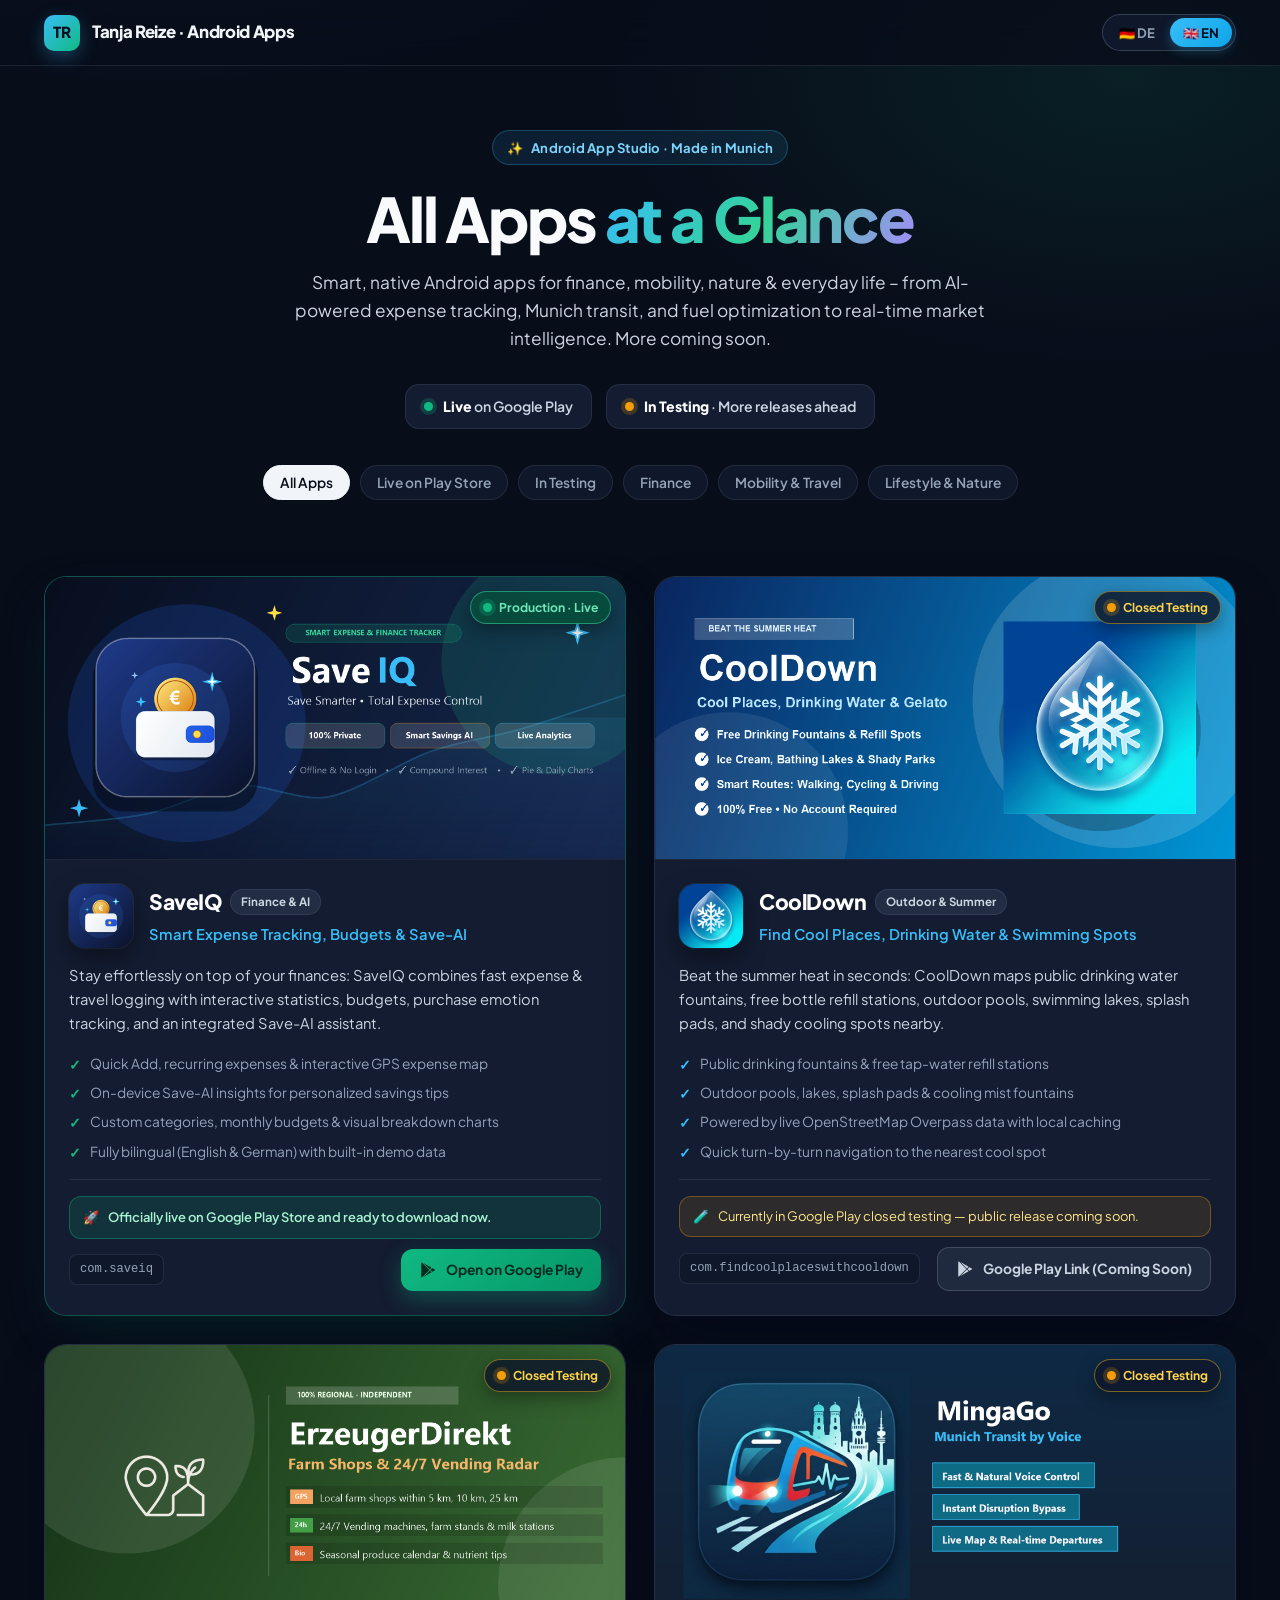
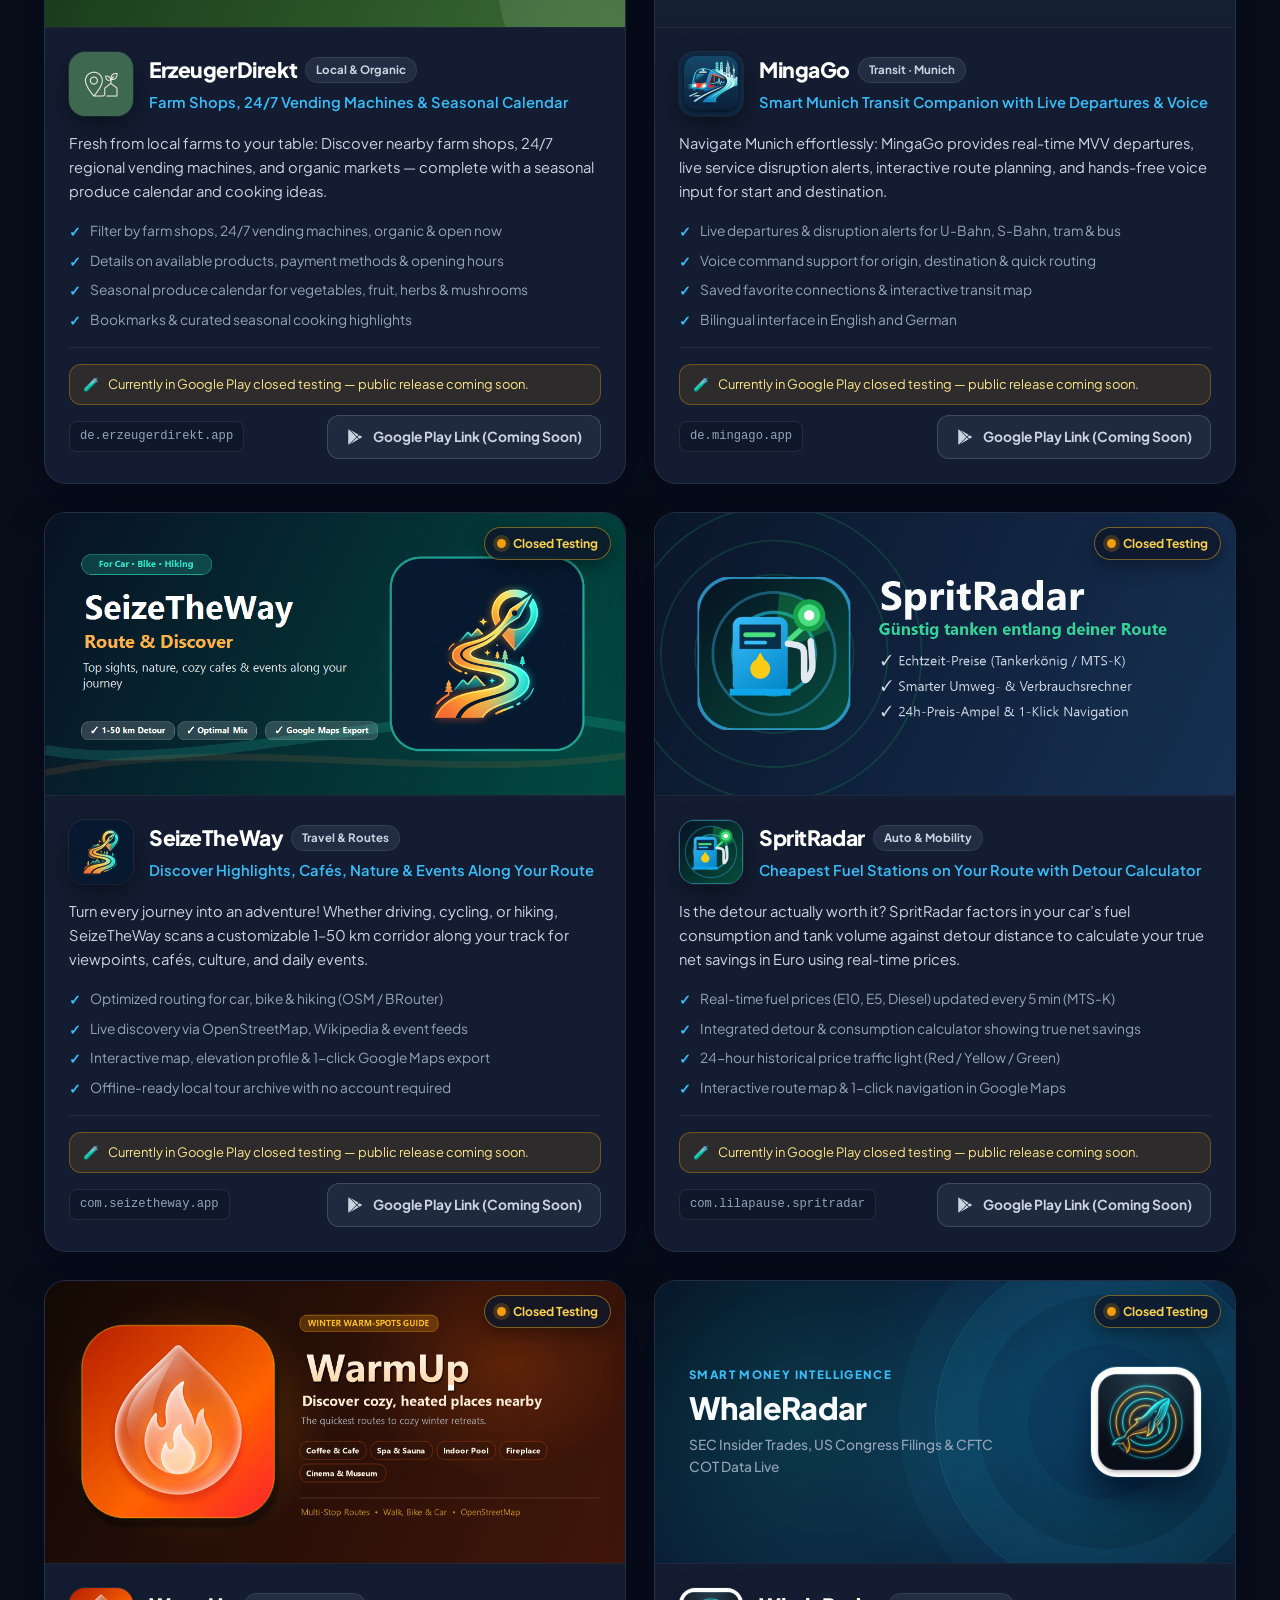
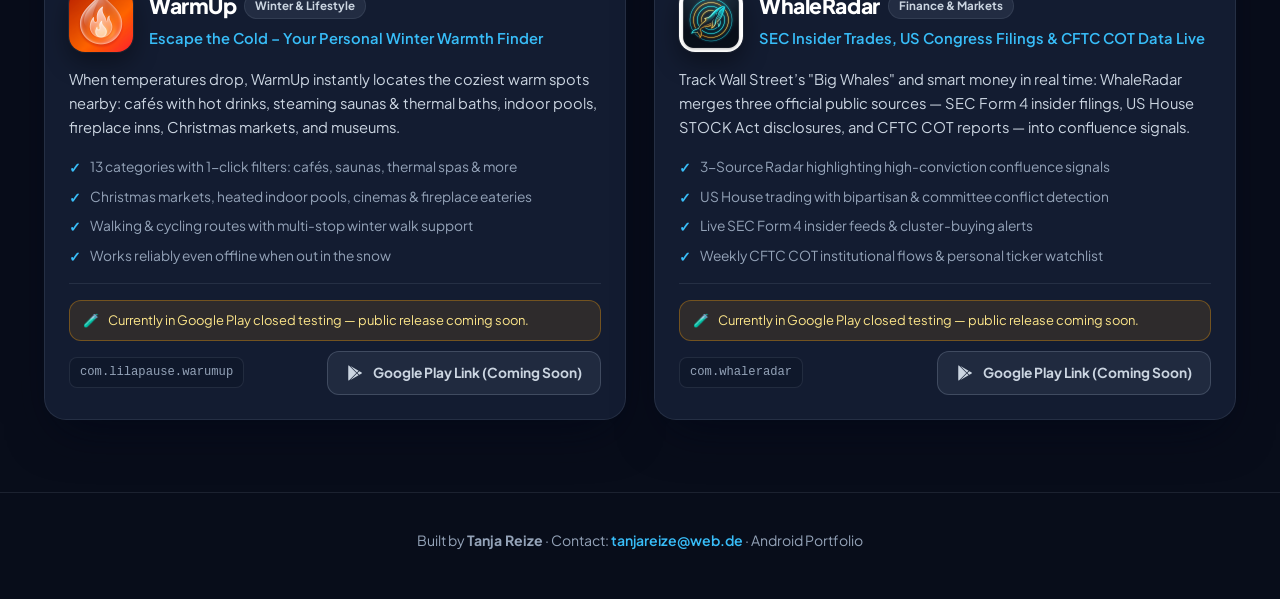
==== index.html @ 57a94c33 "index Webseite hinzugefügt" ====
<!DOCTYPE html>
<html lang="de">
<head>
  <meta charset="UTF-8" />
  <meta name="viewport" content="width=device-width, initial-scale=1.0" />
  <title>Tanja Reize – Android App Studio</title>
  <meta name="description" content="Entdecke native Android-Apps von Tanja Reize: SaveIQ, CoolDown, ErzeugerDirekt, MingaGo, SeizeTheWay, SpritRadar, WarmUp, WhaleRadar und mehr." />
  <link rel="preconnect" href="https://fonts.googleapis.com" />
  <link rel="preconnect" href="https://fonts.gstatic.com" crossorigin />
  <link href="https://fonts.googleapis.com/css2?family=Plus+Jakarta+Sans:wght@400;500;600;700;800&display=swap" rel="stylesheet" />
  <style>
    :root {
      --bg: #080d1a;
      --bg-elevated: #0f172a;
      --card: #131c31;
      --card-hover: #18233d;
      --border: rgba(148, 163, 184, 0.14);
      --border-strong: rgba(148, 163, 184, 0.28);
      --text: #f1f5f9;
      --text-muted: #94a3b8;
      --text-soft: #cbd5e1;
      --primary: #38bdf8;
      --live: #10b981;
      --live-bg: rgba(16, 185, 129, 0.14);
      --live-border: rgba(16, 185, 129, 0.38);
      --testing: #f59e0b;
      --testing-bg: rgba(245, 158, 11, 0.12);
      --testing-border: rgba(245, 158, 11, 0.34);
      --radius: 22px;
      --shadow: 0 20px 50px -15px rgba(2, 6, 23, 0.7);
    }

    * {
      box-sizing: border-box;
      margin: 0;
      padding: 0;
    }

    html {
      scroll-behavior: smooth;
    }

    body {
      font-family: 'Plus Jakarta Sans', -apple-system, BlinkMacSystemFont, 'Segoe UI', Roboto, sans-serif;
      background:
        radial-gradient(1100px 520px at 12% -6%, rgba(56, 189, 248, 0.14), transparent 60%),
        radial-gradient(900px 500px at 88% 2%, rgba(16, 185, 129, 0.11), transparent 58%),
        var(--bg);
      color: var(--text);
      line-height: 1.6;
      min-height: 100vh;
      -webkit-font-smoothing: antialiased;
    }

    a {
      color: inherit;
      text-decoration: none;
    }

    /* Sticky Navbar */
    .navbar {
      position: sticky;
      top: 0;
      z-index: 50;
      backdrop-filter: blur(16px);
      -webkit-backdrop-filter: blur(16px);
      background: rgba(8, 13, 26, 0.78);
      border-bottom: 1px solid var(--border);
    }

    .nav-inner {
      max-width: 1240px;
      margin: 0 auto;
      padding: 14px 24px;
      display: flex;
      align-items: center;
      justify-content: space-between;
      gap: 16px;
    }

    .brand {
      display: flex;
      align-items: center;
      gap: 12px;
      font-weight: 800;
      font-size: 1.05rem;
      letter-spacing: -0.02em;
    }

    .brand-mark {
      width: 36px;
      height: 36px;
      border-radius: 10px;
      background: linear-gradient(135deg, #38bdf8, #10b981);
      display: grid;
      place-items: center;
      color: #04101f;
      font-weight: 800;
      font-size: 0.95rem;
      box-shadow: 0 6px 18px rgba(56, 189, 248, 0.3);
    }

    .nav-controls {
      display: flex;
      align-items: center;
      gap: 12px;
    }

    .lang-switch {
      display: inline-flex;
      background: var(--bg-elevated);
      border: 1px solid var(--border-strong);
      border-radius: 999px;
      padding: 3px;
      gap: 2px;
    }

    .lang-btn {
      border: none;
      background: transparent;
      color: var(--text-muted);
      font-family: inherit;
      font-size: 0.82rem;
      font-weight: 700;
      padding: 6px 13px;
      border-radius: 999px;
      cursor: pointer;
      transition: all 0.2s ease;
      display: inline-flex;
      align-items: center;
      gap: 6px;
    }

    .lang-btn:hover {
      color: var(--text);
    }

    .lang-btn.active {
      background: linear-gradient(135deg, #38bdf8, #0ea5e9);
      color: #04101f;
      box-shadow: 0 4px 12px rgba(56, 189, 248, 0.28);
    }

    /* Container */
    .container {
      max-width: 1240px;
      margin: 0 auto;
      padding: 0 24px;
    }

    /* Hero */
    .hero {
      padding: 64px 0 36px;
      text-align: center;
    }

    .hero-eyebrow {
      display: inline-flex;
      align-items: center;
      gap: 8px;
      padding: 6px 14px;
      border-radius: 999px;
      background: rgba(56, 189, 248, 0.1);
      border: 1px solid rgba(56, 189, 248, 0.26);
      color: #7dd3fc;
      font-size: 0.82rem;
      font-weight: 700;
      letter-spacing: 0.02em;
      margin-bottom: 20px;
    }

    .hero h1 {
      font-size: clamp(2.25rem, 4.8vw, 3.85rem);
      font-weight: 800;
      letter-spacing: -0.035em;
      line-height: 1.08;
      margin-bottom: 18px;
      color: #f8fafc;
    }

    .hero-accent {
      background: linear-gradient(120deg, #38bdf8 0%, #34d399 52%, #a78bfa 100%);
      -webkit-background-clip: text;
      -webkit-text-fill-color: transparent;
    }

    .hero p {
      max-width: 720px;
      margin: 0 auto 32px;
      color: var(--text-soft);
      font-size: 1.08rem;
    }

    .stats-bar {
      display: flex;
      flex-wrap: wrap;
      justify-content: center;
      gap: 14px;
      margin-bottom: 36px;
    }

    .stat-pill {
      display: inline-flex;
      align-items: center;
      gap: 10px;
      padding: 10px 18px;
      border-radius: 14px;
      background: var(--card);
      border: 1px solid var(--border);
      font-size: 0.88rem;
      font-weight: 600;
      color: var(--text-soft);
    }

    .stat-pill strong {
      color: #fff;
      font-weight: 800;
    }

    .dot-live {
      width: 9px;
      height: 9px;
      border-radius: 50%;
      background: var(--live);
      box-shadow: 0 0 0 4px rgba(16, 185, 129, 0.22);
      animation: pulse 2s infinite;
    }

    .dot-testing {
      width: 9px;
      height: 9px;
      border-radius: 50%;
      background: var(--testing);
      box-shadow: 0 0 0 4px rgba(245, 158, 11, 0.2);
    }

    @keyframes pulse {
      0%, 100% { box-shadow: 0 0 0 3px rgba(16, 185, 129, 0.25); }
      50% { box-shadow: 0 0 0 7px rgba(16, 185, 129, 0.08); }
    }

    /* Filter Bar */
    .filter-bar {
      display: flex;
      flex-wrap: wrap;
      justify-content: center;
      gap: 10px;
      margin-bottom: 40px;
    }

    .filter-btn {
      border: 1px solid var(--border);
      background: var(--bg-elevated);
      color: var(--text-muted);
      font-family: inherit;
      font-size: 0.86rem;
      font-weight: 600;
      padding: 8px 16px;
      border-radius: 999px;
      cursor: pointer;
      transition: all 0.2s ease;
    }

    .filter-btn:hover {
      border-color: var(--border-strong);
      color: var(--text);
    }

    .filter-btn.active {
      background: var(--text);
      color: #080d1a;
      border-color: var(--text);
    }

    /* Apps Grid */
    .apps-grid {
      display: grid;
      grid-template-columns: repeat(2, minmax(0, 1fr));
      gap: 28px;
      padding-bottom: 72px;
    }

    @media (max-width: 920px) {
      .apps-grid {
        grid-template-columns: 1fr;
      }
    }

    /* App Card */
    .app-card {
      background: var(--card);
      border: 1px solid var(--border);
      border-radius: var(--radius);
      overflow: hidden;
      display: flex;
      flex-direction: column;
      box-shadow: var(--shadow);
      transition: transform 0.25s ease, border-color 0.25s ease, background 0.25s ease;
      position: relative;
    }

    .app-card:hover {
      transform: translateY(-4px);
      border-color: var(--border-strong);
      background: var(--card-hover);
    }

    .app-card.is-live {
      border-color: rgba(16, 185, 129, 0.35);
      box-shadow: 0 20px 55px -15px rgba(16, 185, 129, 0.16), var(--shadow);
    }

    .app-card.is-live:hover {
      border-color: rgba(16, 185, 129, 0.6);
    }

    /* Feature Graphic Banner */
    .feature-wrap {
      position: relative;
      width: 100%;
      aspect-ratio: 1024 / 500;
      background: #0b1222;
      overflow: hidden;
      border-bottom: 1px solid var(--border);
    }

    .feature-img {
      width: 100%;
      height: 100%;
      object-fit: cover;
      display: block;
      transition: transform 0.45s ease;
    }

    .app-card:hover .feature-img {
      transform: scale(1.025);
    }

    /* Custom Banner for WhaleRadar (no static feature graphic file) */
    .whale-banner {
      width: 100%;
      height: 100%;
      background:
        radial-gradient(circle at 75% 50%, rgba(14, 165, 233, 0.25), transparent 55%),
        radial-gradient(circle at 25% 50%, rgba(20, 184, 166, 0.18), transparent 50%),
        linear-gradient(135deg, #061326 0%, #0b223d 55%, #07172b 100%);
      display: flex;
      align-items: center;
      justify-content: space-between;
      padding: 28px 34px;
      position: relative;
      overflow: hidden;
    }

    .whale-rings {
      position: absolute;
      right: -40px;
      top: 50%;
      transform: translateY(-50%);
      width: 340px;
      height: 340px;
      border-radius: 50%;
      border: 1px solid rgba(56, 189, 248, 0.22);
      box-shadow:
        0 0 0 36px rgba(56, 189, 248, 0.04),
        inset 0 0 0 42px rgba(56, 189, 248, 0.06),
        inset 0 0 0 92px rgba(20, 184, 166, 0.05);
      pointer-events: none;
    }

    .whale-banner-text {
      position: relative;
      z-index: 2;
      max-width: 65%;
    }

    .whale-banner-kicker {
      font-size: 0.72rem;
      font-weight: 800;
      letter-spacing: 0.12em;
      text-transform: uppercase;
      color: #38bdf8;
      margin-bottom: 6px;
    }

    .whale-banner-title {
      font-size: clamp(1.4rem, 2.4vw, 2rem);
      font-weight: 800;
      letter-spacing: -0.02em;
      color: #f8fafc;
      line-height: 1.15;
      margin-bottom: 8px;
    }

    .whale-banner-sub {
      font-size: 0.86rem;
      color: #94a3b8;
      font-weight: 500;
    }

    .whale-banner-icon {
      position: relative;
      z-index: 2;
      width: 110px;
      height: 110px;
      border-radius: 26px;
      box-shadow: 0 18px 36px rgba(2, 6, 23, 0.65), 0 0 0 1px rgba(56, 189, 248, 0.3);
      flex-shrink: 0;
    }

    /* Status Pill on Banner */
    .status-overlay {
      position: absolute;
      top: 14px;
      right: 14px;
      z-index: 5;
      display: inline-flex;
      align-items: center;
      gap: 7px;
      padding: 6px 12px;
      border-radius: 999px;
      font-size: 0.76rem;
      font-weight: 700;
      backdrop-filter: blur(10px);
      -webkit-backdrop-filter: blur(10px);
      box-shadow: 0 6px 18px rgba(0, 0, 0, 0.35);
    }

    .status-overlay.live {
      background: rgba(6, 78, 59, 0.86);
      border: 1px solid rgba(52, 211, 153, 0.55);
      color: #6ee7b7;
    }

    .status-overlay.testing {
      background: rgba(15, 23, 42, 0.84);
      border: 1px solid rgba(251, 191, 36, 0.45);
      color: #fcd34d;
    }

    /* Card Body */
    .card-body {
      padding: 24px;
      display: flex;
      flex-direction: column;
      flex: 1;
      gap: 16px;
    }

    .app-header {
      display: flex;
      align-items: center;
      gap: 16px;
    }

    .app-icon {
      width: 64px;
      height: 64px;
      border-radius: 16px;
      object-fit: cover;
      flex-shrink: 0;
      background: #0b1222;
      box-shadow: 0 10px 24px rgba(0, 0, 0, 0.4), 0 0 0 1px rgba(255, 255, 255, 0.08);
    }

    .app-title-wrap {
      min-width: 0;
      flex: 1;
    }

    .app-title-row {
      display: flex;
      align-items: center;
      flex-wrap: wrap;
      gap: 8px;
      margin-bottom: 4px;
    }

    .app-name {
      font-size: 1.32rem;
      font-weight: 800;
      letter-spacing: -0.02em;
      color: #fff;
    }

    .category-chip {
      font-size: 0.72rem;
      font-weight: 700;
      padding: 3px 10px;
      border-radius: 999px;
      background: rgba(148, 163, 184, 0.12);
      color: var(--text-soft);
      border: 1px solid var(--border);
    }

    .app-tagline {
      font-size: 0.92rem;
      font-weight: 600;
      color: var(--primary);
    }

    .app-desc {
      font-size: 0.92rem;
      color: var(--text-soft);
      line-height: 1.62;
    }

    .feature-list {
      list-style: none;
      display: grid;
      gap: 8px;
      margin-top: 2px;
    }

    .feature-list li {
      font-size: 0.86rem;
      color: var(--text-muted);
      display: flex;
      align-items: flex-start;
      gap: 9px;
      line-height: 1.48;
    }

    .feature-check {
      color: #38bdf8;
      font-weight: 800;
      flex-shrink: 0;
      margin-top: 1px;
    }

    .app-card.is-live .feature-check {
      color: var(--live);
    }

    /* Card Footer */
    .card-footer {
      margin-top: auto;
      padding-top: 16px;
      border-top: 1px solid var(--border);
      display: flex;
      flex-direction: column;
      gap: 10px;
    }

    .testing-note {
      display: flex;
      align-items: flex-start;
      gap: 9px;
      padding: 10px 13px;
      border-radius: 12px;
      background: var(--testing-bg);
      border: 1px solid var(--testing-border);
      color: #fde68a;
      font-size: 0.81rem;
      line-height: 1.45;
    }

    .live-note {
      display: flex;
      align-items: center;
      gap: 9px;
      padding: 10px 13px;
      border-radius: 12px;
      background: var(--live-bg);
      border: 1px solid var(--live-border);
      color: #a7f3d0;
      font-size: 0.81rem;
      font-weight: 600;
    }

    .footer-actions {
      display: flex;
      align-items: center;
      justify-content: space-between;
      gap: 12px;
      flex-wrap: wrap;
    }

    .pkg-id {
      font-family: ui-monospace, SFMono-Regular, Menlo, Consolas, monospace;
      font-size: 0.76rem;
      color: var(--text-muted);
      background: rgba(15, 23, 42, 0.75);
      padding: 5px 10px;
      border-radius: 8px;
      border: 1px solid var(--border);
    }

    .play-btn {
      display: inline-flex;
      align-items: center;
      gap: 9px;
      padding: 10px 18px;
      border-radius: 12px;
      font-size: 0.86rem;
      font-weight: 700;
      transition: all 0.2s ease;
    }

    .play-btn.active-live {
      background: linear-gradient(135deg, #10b981, #059669);
      color: #022c22;
      box-shadow: 0 8px 22px rgba(16, 185, 129, 0.32);
    }

    .play-btn.active-live:hover {
      transform: translateY(-1px);
      box-shadow: 0 12px 26px rgba(16, 185, 129, 0.42);
    }

    .play-btn.pending-test {
      background: rgba(148, 163, 184, 0.1);
      color: var(--text-soft);
      border: 1px solid var(--border-strong);
    }

    .play-btn.pending-test:hover {
      background: rgba(148, 163, 184, 0.18);
      color: #fff;
    }

    .play-icon {
      width: 18px;
      height: 18px;
      flex-shrink: 0;
    }

    /* Footer */
    .site-footer {
      border-top: 1px solid var(--border);
      padding: 36px 24px 48px;
      text-align: center;
      color: var(--text-muted);
      font-size: 0.88rem;
    }

    .site-footer a {
      color: var(--primary);
      font-weight: 600;
    }

    .site-footer a:hover {
      text-decoration: underline;
    }

    @media (max-width: 600px) {
      .hero {
        padding: 44px 0 24px;
      }
      .card-body {
        padding: 18px;
      }
      .whale-banner {
        padding: 18px 20px;
      }
      .whale-banner-icon {
        width: 74px;
        height: 74px;
        border-radius: 18px;
      }
    }
  </style>
</head>
<body>
  <header class="navbar">
    <div class="nav-inner">
      <div class="brand">
        <div class="brand-mark">TR</div>
        <span data-i18n="navTitle">Tanja Reize · Android Apps</span>
      </div>
      <div class="nav-controls">
        <div class="lang-switch" role="group" aria-label="Language switcher">
          <button type="button" class="lang-btn active" data-lang="de">🇩🇪 DE</button>
          <button type="button" class="lang-btn" data-lang="en">🇬🇧 EN</button>
        </div>
      </div>
    </div>
  </header>

  <main class="container">
    <section class="hero">
      <div class="hero-eyebrow">
        <span>✨</span>
        <span data-i18n="heroEyebrow">Android App Studio · Made in Munich</span>
      </div>
      <h1 data-i18n="heroTitle">Alle Apps <span class="hero-accent">auf einen Blick</span></h1>
      <p data-i18n="heroSubtitle">
        Smarte, native Android-Apps für Finanzen, Mobilität, Natur &amp; den Alltag – von KI-gestützter Ausgabenkontrolle über Münchner ÖPNV und Spritpreis-Optimierung bis hin zu Echtzeit-Marktanalysen. Und es kommen bald noch mehr.
      </p>

      <div class="stats-bar">
        <div class="stat-pill">
          <span class="dot-live"></span>
          <span data-i18n="statLive"><strong>Live</strong> im Google Play Store</span>
        </div>
        <div class="stat-pill">
          <span class="dot-testing"></span>
          <span data-i18n="statTesting"><strong>In Testing</strong> · Weitere Releases folgen</span>
        </div>
      </div>

      <div class="filter-bar" id="filterBar">
        <button type="button" class="filter-btn active" data-filter="all" data-i18n="filterAll">Alle Apps</button>
        <button type="button" class="filter-btn" data-filter="live" data-i18n="filterLive">Live im Play Store</button>
        <button type="button" class="filter-btn" data-filter="testing" data-i18n="filterTesting">In Testing</button>
        <button type="button" class="filter-btn" data-filter="finance" data-i18n="filterFinance">Finanzen</button>
        <button type="button" class="filter-btn" data-filter="mobility" data-i18n="filterMobility">Mobilität &amp; Reisen</button>
        <button type="button" class="filter-btn" data-filter="lifestyle" data-i18n="filterLifestyle">Alltag &amp; Natur</button>
      </div>
    </section>

    <section class="apps-grid" id="appsGrid"></section>
  </main>

  <footer class="site-footer">
    <p data-i18n="footerText">
      Entwickelt von <strong>Tanja Reize</strong> · Kontakt: <a href="mailto:tanjareize@web.de">tanjareize@web.de</a> · Alle Apps für Android
    </p>
  </footer>

  <script>
    const uiStrings = {
      de: {
        navTitle: 'Tanja Reize · Android Apps',
        heroEyebrow: 'Android App Studio · Made in Munich',
        heroTitle: 'Alle Apps <span class="hero-accent">auf einen Blick</span>',
        heroSubtitle:
          'Smarte, native Android-Apps für Finanzen, Mobilität, Natur &amp; den Alltag – von KI-gestützter Ausgabenkontrolle über Münchner ÖPNV und Spritpreis-Optimierung bis hin zu Echtzeit-Marktanalysen. Und es kommen bald noch mehr.',
        statLive: '<strong>Live</strong> im Google Play Store',
        statTesting: '<strong>In Testing</strong> · Weitere Releases folgen',
        filterAll: 'Alle Apps',
        filterLive: 'Live im Play Store',
        filterTesting: 'In Testing',
        filterFinance: 'Finanzen',
        filterMobility: 'Mobilität & Reisen',
        filterLifestyle: 'Alltag & Natur',
        badgeLive: 'Produktion · Live',
        badgeTesting: 'Geschlossener Test',
        liveNote: 'Bereits offiziell im Google Play Store verfügbar und direkt installierbar.',
        testingNote: 'Diese App befindet sich aktuell im geschlossenen Google Play Test und erscheint demnächst öffentlich.',
        btnLive: 'Im Google Play Store öffnen',
        btnTesting: 'Google Play Link (Demnächst)',
        footerText: 'Entwickelt von <strong>Tanja Reize</strong> · Kontakt: <a href="mailto:tanjareize@web.de">tanjareize@web.de</a> · Alle Apps für Android'
      },
      en: {
        navTitle: 'Tanja Reize · Android Apps',
        heroEyebrow: 'Android App Studio · Made in Munich',
        heroTitle: 'All Apps <span class="hero-accent">at a Glance</span>',
        heroSubtitle:
          'Smart, native Android apps for finance, mobility, nature &amp; everyday life – from AI-powered expense tracking, Munich transit, and fuel optimization to real-time market intelligence. More coming soon.',
        statLive: '<strong>Live</strong> on Google Play',
        statTesting: '<strong>In Testing</strong> · More releases ahead',
        filterAll: 'All Apps',
        filterLive: 'Live on Play Store',
        filterTesting: 'In Testing',
        filterFinance: 'Finance',
        filterMobility: 'Mobility & Travel',
        filterLifestyle: 'Lifestyle & Nature',
        badgeLive: 'Production · Live',
        badgeTesting: 'Closed Testing',
        liveNote: 'Officially live on Google Play Store and ready to download now.',
        testingNote: 'Currently in Google Play closed testing — public release coming soon.',
        btnLive: 'Open on Google Play',
        btnTesting: 'Google Play Link (Coming Soon)',
        footerText: 'Built by <strong>Tanja Reize</strong> · Contact: <a href="mailto:tanjareize@web.de">tanjareize@web.de</a> · Android Portfolio'
      }
    };

    const apps = [
      {
        id: 'saveiq',
        name: 'SaveIQ',
        packageId: 'com.saveiq',
        status: 'live',
        group: 'finance',
        icon: 'assets/icons/saveiq.png',
        featureDe: 'assets/features/saveiq-de.png',
        featureEn: 'assets/features/saveiq-en.png',
        category: { de: 'Finanzen & KI', en: 'Finance & AI' },
        tagline: {
          de: 'Intelligentes Ausgaben-Tracking, Budgets & Spar-KI',
          en: 'Smart Expense Tracking, Budgets & Save-AI'
        },
        description: {
          de: 'Behalte deine Finanzen mühelos im Griff: SaveIQ kombiniert blitzschnelle Ausgabenerfassung und Reisekosten-Tracking mit interaktiven Statistiken, Budgets, Kaufemotions-Analyse und einer integrierten Spar-KI.',
          en: 'Stay effortlessly on top of your finances: SaveIQ combines fast expense & travel logging with interactive statistics, budgets, purchase emotion tracking, and an integrated Save-AI assistant.'
        },
        features: {
          de: [
            'Schnellbuchung, wiederkehrende Ausgaben & GPS-Ausgabenkarte',
            'Spar-KI (Android AICore) für personalisierte Spartipps',
            'Detaillierte Kategorien, Monatsbudgets & Diagramm-Auswertungen',
            'Vollständig zweisprachig (Deutsch & Englisch) mit Demo-Modus'
          ],
          en: [
            'Quick Add, recurring expenses & interactive GPS expense map',
            'On-device Save-AI insights for personalized savings tips',
            'Custom categories, monthly budgets & visual breakdown charts',
            'Fully bilingual (English & German) with built-in demo data'
          ]
        }
      },
      {
        id: 'cooldown',
        name: 'CoolDown',
        packageId: 'com.findcoolplaceswithcooldown',
        status: 'testing',
        group: 'lifestyle',
        icon: 'assets/icons/cooldown.png',
        featureDe: 'assets/features/cooldown-de.png',
        featureEn: 'assets/features/cooldown-en.png',
        category: { de: 'Outdoor & Sommer', en: 'Outdoor & Summer' },
        tagline: {
          de: 'Finde kühle Orte, Trinkwasser & Badespots an heißen Tagen',
          en: 'Find Cool Places, Drinking Water & Swimming Spots'
        },
        description: {
          de: 'Dein Retter an heißen Sommertagen: CoolDown zeigt dir auf einer interaktiven Karte sofort öffentliche Trinkwasserbrunnen, kostenlose Refill-Stationen, Freibäder, Badeseen, Wasserspielplätze und schattige Oasen in deiner Nähe.',
          en: 'Beat the summer heat in seconds: CoolDown maps public drinking water fountains, free bottle refill stations, outdoor pools, swimming lakes, splash pads, and shady cooling spots nearby.'
        },
        features: {
          de: [
            'Öffentliche Trinkwasserbrunnen & gratis Refill-Stationen',
            'Freibäder, Badeseen, Flussbäder & Wasserspielplätze mit Nebelduschen',
            'Live-Abruf über OpenStreetMap (Overpass) mit Offline-Cache',
            'Direkte Navigation zum nächsten kühlen Ort'
          ],
          en: [
            'Public drinking fountains & free tap-water refill stations',
            'Outdoor pools, lakes, splash pads & cooling mist fountains',
            'Powered by live OpenStreetMap Overpass data with local caching',
            'Quick turn-by-turn navigation to the nearest cool spot'
          ]
        }
      },
      {
        id: 'erzeugerdirekt',
        name: 'ErzeugerDirekt',
        packageId: 'de.erzeugerdirekt.app',
        status: 'testing',
        group: 'lifestyle',
        icon: 'assets/icons/erzeugerdirekt.png',
        featureDe: 'assets/features/erzeugerdirekt-de.png',
        featureEn: 'assets/features/erzeugerdirekt-en.png',
        category: { de: 'Regional & Bio', en: 'Local & Organic' },
        tagline: {
          de: 'Hofläden, 24/7-Regiomaten, Bio-Märkte & Saisonkalender',
          en: 'Farm Shops, 24/7 Vending Machines & Seasonal Calendar'
        },
        description: {
          de: 'Frisch vom Feld direkt auf deinen Tisch: Entdecke regionale Hofläden, rund um die Uhr geöffnete Regiomaten und Bio-Erzeuger in deiner Umgebung – inklusive praktischem Saisonkalender mit Kochideen.',
          en: 'Fresh from local farms to your table: Discover nearby farm shops, 24/7 regional vending machines, and organic markets — complete with a seasonal produce calendar and cooking ideas.'
        },
        features: {
          de: [
            'Filter für Hofläden, 24/7-Automaten, 100% Bio & „Jetzt geöffnet“',
            'Detailinfos zu Produkten, Zahlungsarten & Öffnungszeiten',
            'Interaktiver Saisonkalender für Gemüse, Obst, Kräuter & Pilze',
            'Merkliste & saisonale / festliche Empfehlungen'
          ],
          en: [
            'Filter by farm shops, 24/7 vending machines, organic & open now',
            'Details on available products, payment methods & opening hours',
            'Seasonal produce calendar for vegetables, fruit, herbs & mushrooms',
            'Bookmarks & curated seasonal cooking highlights'
          ]
        }
      },
      {
        id: 'mingago',
        name: 'MingaGo',
        packageId: 'de.mingago.app',
        status: 'testing',
        group: 'mobility',
        icon: 'assets/icons/mingago.png',
        featureDe: 'assets/features/mingago-de.png',
        featureEn: 'assets/features/mingago-en.png',
        category: { de: 'ÖPNV · München', en: 'Transit · Munich' },
        tagline: {
          de: 'Smarter MVV-Begleiter mit Echtzeit-Abfahrten & Spracheingabe',
          en: 'Smart Munich Transit Companion with Live Departures & Voice'
        },
        description: {
          de: 'Schnell und entspannt durch München: MingaGo liefert dir MVV-Echtzeitabfahrten, aktuelle Störungsmeldungen, interaktive Routenplanung und bequeme Spracheingabe für Start und Ziel.',
          en: 'Navigate Munich effortlessly: MingaGo provides real-time MVV departures, live service disruption alerts, interactive route planning, and hands-free voice input for start and destination.'
        },
        features: {
          de: [
            'Echtzeit-Abfahrten & Störungsticker für U-Bahn, S-Bahn, Tram & Bus',
            'Spracheingabe für Start, Ziel und schnelle Verbindungssuche',
            'Gespeicherte Favoriten-Verbindungen & interaktive Navigationskarte',
            'Zweisprachige Oberfläche (Deutsch & Englisch)'
          ],
          en: [
            'Live departures & disruption alerts for U-Bahn, S-Bahn, tram & bus',
            'Voice command support for origin, destination & quick routing',
            'Saved favorite connections & interactive transit map',
            'Bilingual interface in English and German'
          ]
        }
      },
      {
        id: 'seizetheway',
        name: 'SeizeTheWay',
        packageId: 'com.seizetheway.app',
        status: 'testing',
        group: 'mobility',
        icon: 'assets/icons/seizetheway.png',
        featureDe: 'assets/features/seizetheway-de.png',
        featureEn: 'assets/features/seizetheway-en.png',
        category: { de: 'Reisen & Routen', en: 'Travel & Routes' },
        tagline: {
          de: 'Entdecke Highlights, Cafés, Natur & Events entlang deiner Route',
          en: 'Discover Highlights, Cafés, Nature & Events Along Your Route'
        },
        description: {
          de: 'Mach deinen Weg zum Erlebnis! Egal ob Auto, Fahrrad oder Wanderung: SeizeTheWay durchsucht einen wählbaren Korridor (1–50 km) entlang deines Tracks nach Aussichtspunkten, Cafés, Kultur und Tagesevents.',
          en: 'Turn every journey into an adventure! Whether driving, cycling, or hiking, SeizeTheWay scans a customizable 1–50 km corridor along your track for viewpoints, cafés, culture, and daily events.'
        },
        features: {
          de: [
            'Routing für Auto, Rad & Wandern über offizielle OSM/BRouter-Netze',
            'Live-Abgleich mit OpenStreetMap, Wikipedia, Kultur- & Eventdaten',
            'Interaktive Karte mit Höhenprofil & 1-Klick Google Maps Übergabe',
            'Lokales Tour-Archiv mit Notizen – ohne Registrierung oder Cloud-Zwang'
          ],
          en: [
            'Optimized routing for car, bike & hiking (OSM / BRouter)',
            'Live discovery via OpenStreetMap, Wikipedia & event feeds',
            'Interactive map, elevation profile & 1-click Google Maps export',
            'Offline-ready local tour archive with no account required'
          ]
        }
      },
      {
        id: 'spritradar',
        name: 'SpritRadar',
        packageId: 'com.lilapause.spritradar',
        status: 'testing',
        group: 'mobility',
        icon: 'assets/icons/spritradar.png',
        featureDe: 'assets/features/spritradar-de.png',
        featureEn: 'assets/features/spritradar-en.png',
        category: { de: 'Auto & Mobilität', en: 'Auto & Mobility' },
        tagline: {
          de: 'Günstigste Tankstellen auf der Route inkl. Umweg-Rechner',
          en: 'Cheapest Fuel Stations on Your Route with Detour Calculator'
        },
        description: {
          de: 'Lohnt sich der Umweg wirklich? SpritRadar verrechnet deinen Fahrzeugverbrauch und deine Tankmenge automatisch mit den Umwegkosten und zeigt dir deine echte Netto-Ersparnis in Euro – auf Basis von Echtzeitdaten.',
          en: 'Is the detour actually worth it? SpritRadar factors in your car’s fuel consumption and tank volume against detour distance to calculate your true net savings in Euro using real-time prices.'
        },
        features: {
          de: [
            'Echtzeitpreise (Super E10, E5, Diesel) alle 5 Min. via Tankerkönig / MTS-K',
            'Ehrlicher Umweg- & Verbrauchsrechner mit Netto-Ersparnis in Euro',
            'Historische 24h-Preis-Ampel (Rot / Gelb / Grün) für optimales Timing',
            'Routenkarte & 1-Klick-Navigation direkt mit Google Maps'
          ],
          en: [
            'Real-time fuel prices (E10, E5, Diesel) updated every 5 min (MTS-K)',
            'Integrated detour & consumption calculator showing true net savings',
            '24-hour historical price traffic light (Red / Yellow / Green)',
            'Interactive route map & 1-click navigation in Google Maps'
          ]
        }
      },
      {
        id: 'warmup',
        name: 'WarmUp',
        packageId: 'com.lilapause.warumup',
        status: 'testing',
        group: 'lifestyle',
        icon: 'assets/icons/warmup.png',
        featureDe: 'assets/features/warmup-de.png',
        featureEn: 'assets/features/warmup-en.png',
        category: { de: 'Winter & Lifestyle', en: 'Winter & Lifestyle' },
        tagline: {
          de: 'Raus aus der Kälte – dein persönlicher Wärmefinder',
          en: 'Escape the Cold – Your Personal Winter Warmth Finder'
        },
        description: {
          de: 'Wenn es draußen friert, findet WarmUp in Sekunden die gemütlichsten Orte in deiner Nähe: Cafés mit Heißgetränken, Thermen, Saunen, Hallenbäder, Kamin-Lokale, Weihnachtsmärkte und geheizte Museen.',
          en: 'When temperatures drop, WarmUp instantly locates the coziest warm spots nearby: cafés with hot drinks, steaming saunas & thermal baths, indoor pools, fireplace inns, Christmas markets, and museums.'
        },
        features: {
          de: [
            '13 Kategorien mit 1-Klick-Filter: Café, Therme, Sauna, Kamin & Kultur',
            'Weihnachtsmärkte, Hallenbäder, Kinos & Bibliotheken auf einer Karte',
            'Routenberechnung zu Fuß & Rad inklusive Multi-Stopp-Winterspaziergängen',
            'Auch bei Schneegestöber dank Offline-Cache nutzbar'
          ],
          en: [
            '13 categories with 1-click filters: cafés, saunas, thermal spas & more',
            'Christmas markets, heated indoor pools, cinemas & fireplace eateries',
            'Walking & cycling routes with multi-stop winter walk support',
            'Works reliably even offline when out in the snow'
          ]
        }
      },
      {
        id: 'whaleradar',
        name: 'WhaleRadar',
        packageId: 'com.whaleradar',
        status: 'testing',
        group: 'finance',
        icon: 'assets/icons/whaleradar.png',
        featureDe: null,
        featureEn: null,
        category: { de: 'Finanzen & Analyse', en: 'Finance & Markets' },
        tagline: {
          de: 'SEC Insider-Käufe, US-Kongress-Trades & CFTC COT-Daten live',
          en: 'SEC Insider Trades, US Congress Filings & CFTC COT Data Live'
        },
        description: {
          de: 'Schau den „Big Whales“ an der Wall Street auf die Finger: WhaleRadar kombiniert drei unabhängige behördliche Datenquellen (SEC Form 4, US-Repräsentantenhaus STOCK Act und CFTC COT-Berichte) zu klaren Kombi-Signalen.',
          en: 'Track Wall Street’s "Big Whales" and smart money in real time: WhaleRadar merges three official public sources — SEC Form 4 insider filings, US House STOCK Act disclosures, and CFTC COT reports — into confluence signals.'
        },
        features: {
          de: [
            '3-Quellen-Radar & Kombi-Signale bei gleichzeitigen Käufen',
            'US-Kongress-Trades inkl. Überparteilichkeits- & Ausschuss-Konflikt-Check',
            'SEC Form 4 Insider-Monitoring (CEO, CFO, 10%-Eigentümer & Cluster-Käufe)',
            'Wöchentliche CFTC COT Whale-Flows & persönliche Aktien-Watchlist'
          ],
          en: [
            '3-Source Radar highlighting high-conviction confluence signals',
            'US House trading with bipartisan & committee conflict detection',
            'Live SEC Form 4 insider feeds & cluster-buying alerts',
            'Weekly CFTC COT institutional flows & personal ticker watchlist'
          ]
        }
      }
    ];

    let currentLang = localStorage.getItem('portfolio_lang') || (navigator.language.startsWith('de') ? 'de' : 'en');
    let currentFilter = 'all';

    const playSvg = `<svg class="play-icon" viewBox="0 0 24 24" fill="currentColor" aria-hidden="true"><path d="M3.609 1.814L13.792 12 3.61 22.186a1.99 1.99 0 0 1-.61-1.436V3.25c0-.55.22-1.06.609-1.436zm10.89 10.893l2.302 2.302-10.937 6.333 8.635-8.635zm3.199-3.198l2.807 1.626a1 1 0 0 1 0 1.73l-2.808 1.626L15.206 12l2.492-2.491zM5.864 2.658L16.8 8.99l-2.302 2.302-8.634-8.634z"/></svg>`;

    function updateStaticTexts() {
      const t = uiStrings[currentLang];
      document.documentElement.lang = currentLang;
      document.querySelectorAll('[data-i18n]').forEach((el) => {
        const key = el.getAttribute('data-i18n');
        if (t[key]) el.innerHTML = t[key];
      });
      document.querySelectorAll('.lang-btn').forEach((btn) => {
        btn.classList.toggle('active', btn.dataset.lang === currentLang);
      });
    }

    function renderBanner(app, t) {
      const isLive = app.status === 'live';
      const statusBadge = `
        <div class="status-overlay ${isLive ? 'live' : 'testing'}">
          <span class="${isLive ? 'dot-live' : 'dot-testing'}"></span>
          <span>${isLive ? t.badgeLive : t.badgeTesting}</span>
        </div>`;

      if (app.featureDe && app.featureEn) {
        const src = currentLang === 'de' ? app.featureDe : app.featureEn;
        return `
          <div class="feature-wrap">
            ${statusBadge}
            <img class="feature-img" src="${src}" alt="${app.name} Feature Graphic" loading="lazy" />
          </div>`;
      }

      // Custom 1024x500-proportioned radar banner for WhaleRadar
      return `
        <div class="feature-wrap">
          ${statusBadge}
          <div class="whale-banner">
            <div class="whale-rings"></div>
            <div class="whale-banner-text">
              <div class="whale-banner-kicker">SMART MONEY INTELLIGENCE</div>
              <div class="whale-banner-title">WhaleRadar</div>
              <div class="whale-banner-sub">${app.tagline[currentLang]}</div>
            </div>
            <img class="whale-banner-icon" src="${app.icon}" alt="WhaleRadar Icon" loading="lazy" />
          </div>
        </div>`;
    }

    function renderApps() {
      const grid = document.getElementById('appsGrid');
      const t = uiStrings[currentLang];

      const filtered = apps.filter((app) => {
        if (currentFilter === 'all') return true;
        if (currentFilter === 'live') return app.status === 'live';
        if (currentFilter === 'testing') return app.status === 'testing';
        return app.group === currentFilter;
      });

      grid.innerHTML = filtered.map((app) => {
        const isLive = app.status === 'live';
        const playUrl = `https://play.google.com/store/apps/details?id=${app.packageId}`;
        const featuresHtml = app.features[currentLang]
          .map((item) => `<li><span class="feature-check">✓</span><span>${item}</span></li>`)
          .join('');

        return `
          <article class="app-card ${isLive ? 'is-live' : ''}">
            ${renderBanner(app, t)}
            <div class="card-body">
              <div class="app-header">
                <img class="app-icon" src="${app.icon}" alt="${app.name} Icon" loading="lazy" />
                <div class="app-title-wrap">
                  <div class="app-title-row">
                    <h2 class="app-name">${app.name}</h2>
                    <span class="category-chip">${app.category[currentLang]}</span>
                  </div>
                  <div class="app-tagline">${app.tagline[currentLang]}</div>
                </div>
              </div>

              <p class="app-desc">${app.description[currentLang]}</p>

              <ul class="feature-list">
                ${featuresHtml}
              </ul>

              <div class="card-footer">
                ${
                  isLive
                    ? `<div class="live-note"><span>🚀</span><span>${t.liveNote}</span></div>`
                    : `<div class="testing-note"><span>🧪</span><span>${t.testingNote}</span></div>`
                }
                <div class="footer-actions">
                  <span class="pkg-id">${app.packageId}</span>
                  <a
                    href="${playUrl}"
                    target="_blank"
                    rel="noopener noreferrer"
                    class="play-btn ${isLive ? 'active-live' : 'pending-test'}"
                  >
                    ${playSvg}
                    <span>${isLive ? t.btnLive : t.btnTesting}</span>
                  </a>
                </div>
              </div>
            </div>
          </article>
        `;
      }).join('');
    }

    document.querySelectorAll('.lang-btn').forEach((btn) => {
      btn.addEventListener('click', () => {
        currentLang = btn.dataset.lang;
        localStorage.setItem('portfolio_lang', currentLang);
        updateStaticTexts();
        renderApps();
      });
    });

    document.getElementById('filterBar').addEventListener('click', (e) => {
      const btn = e.target.closest('.filter-btn');
      if (!btn) return;
      currentFilter = btn.dataset.filter;
      document.querySelectorAll('.filter-btn').forEach((b) => b.classList.remove('active'));
      btn.classList.add('active');
      renderApps();
    });

    updateStaticTexts();
    renderApps();
  </script>
</body>
</html>
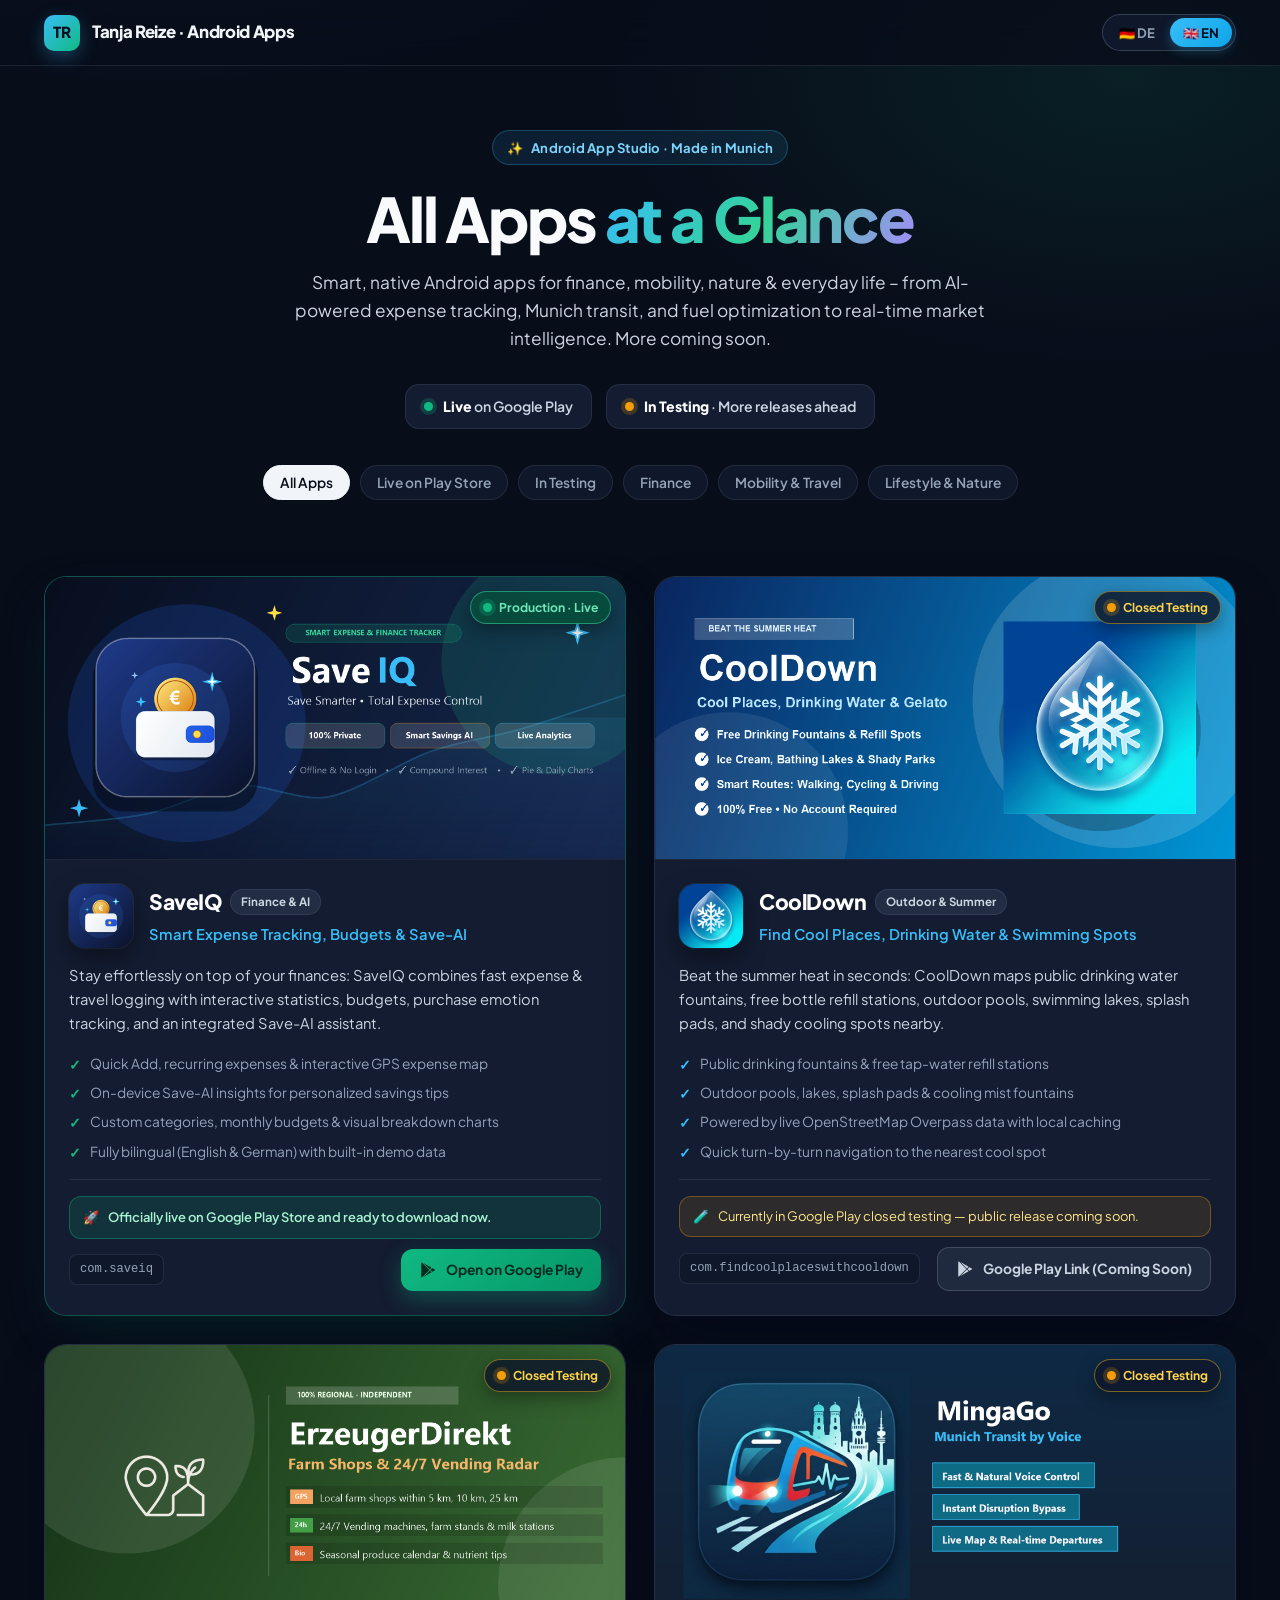
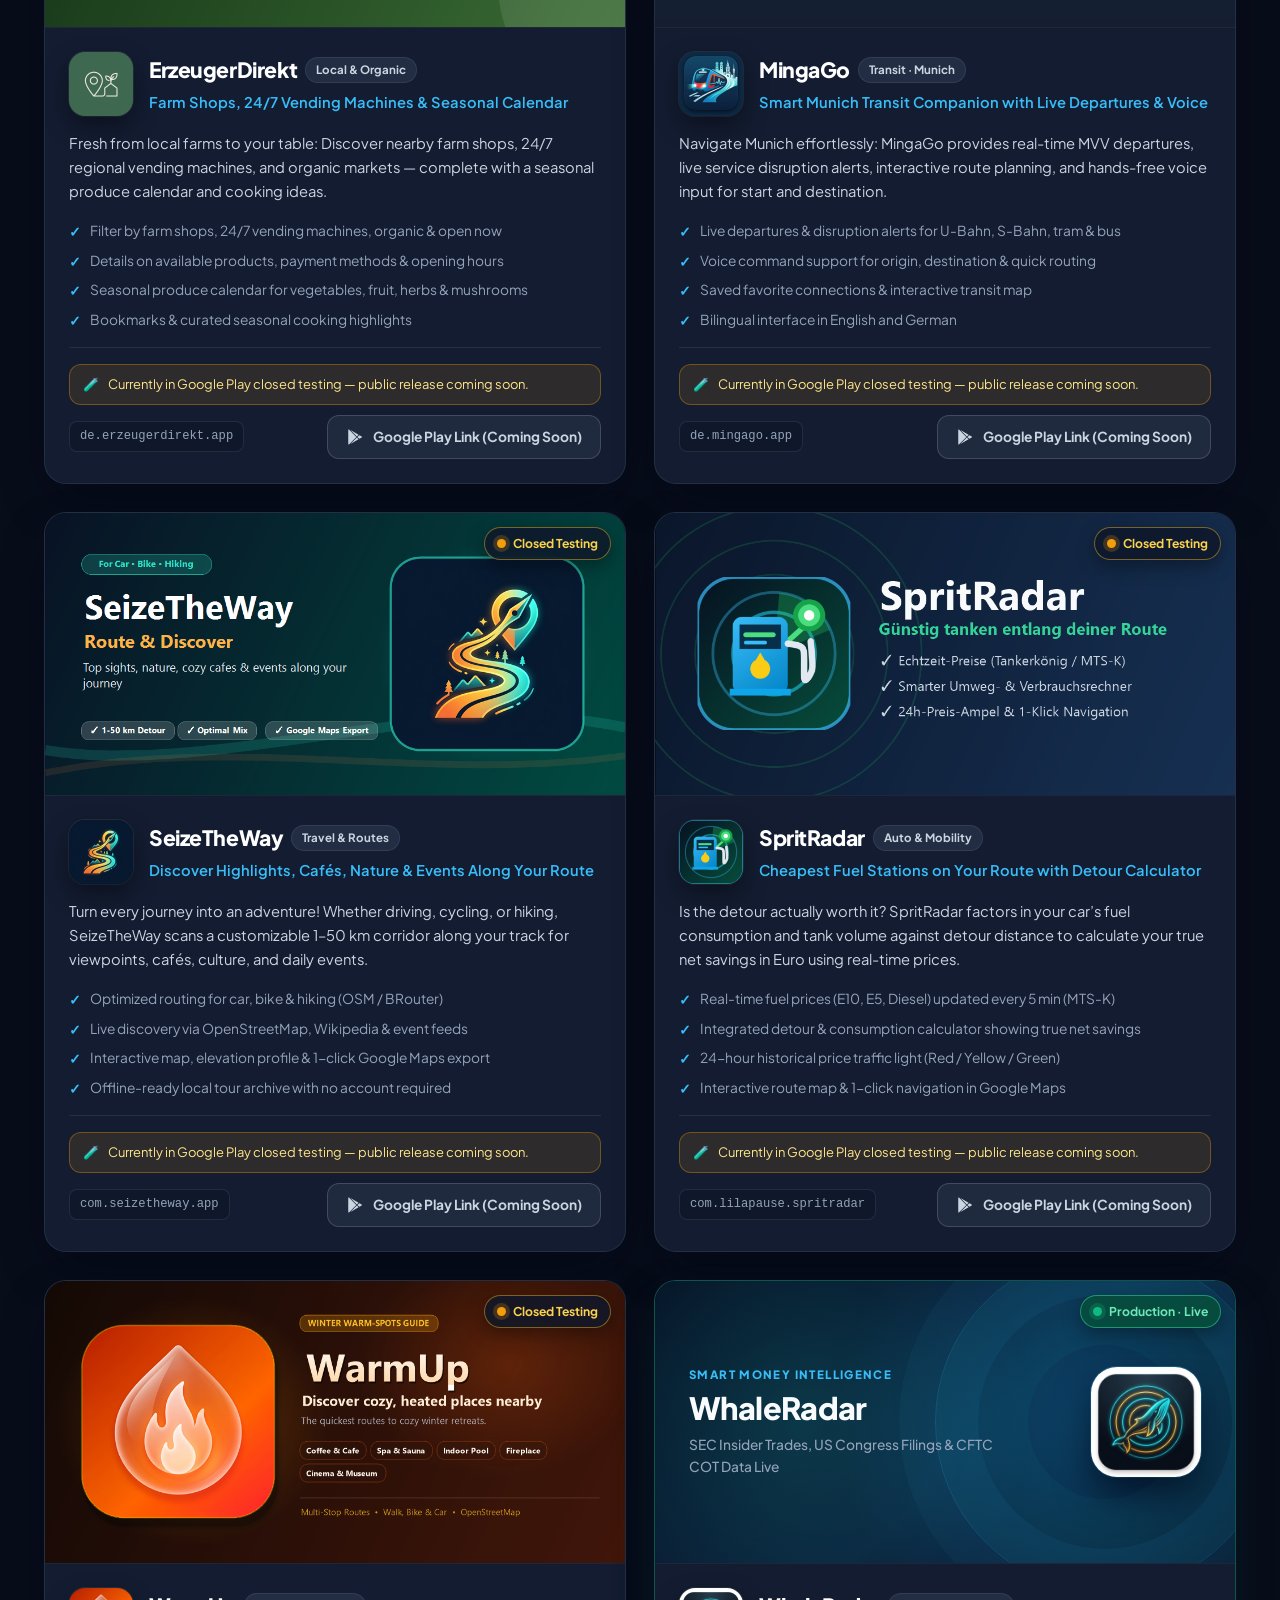
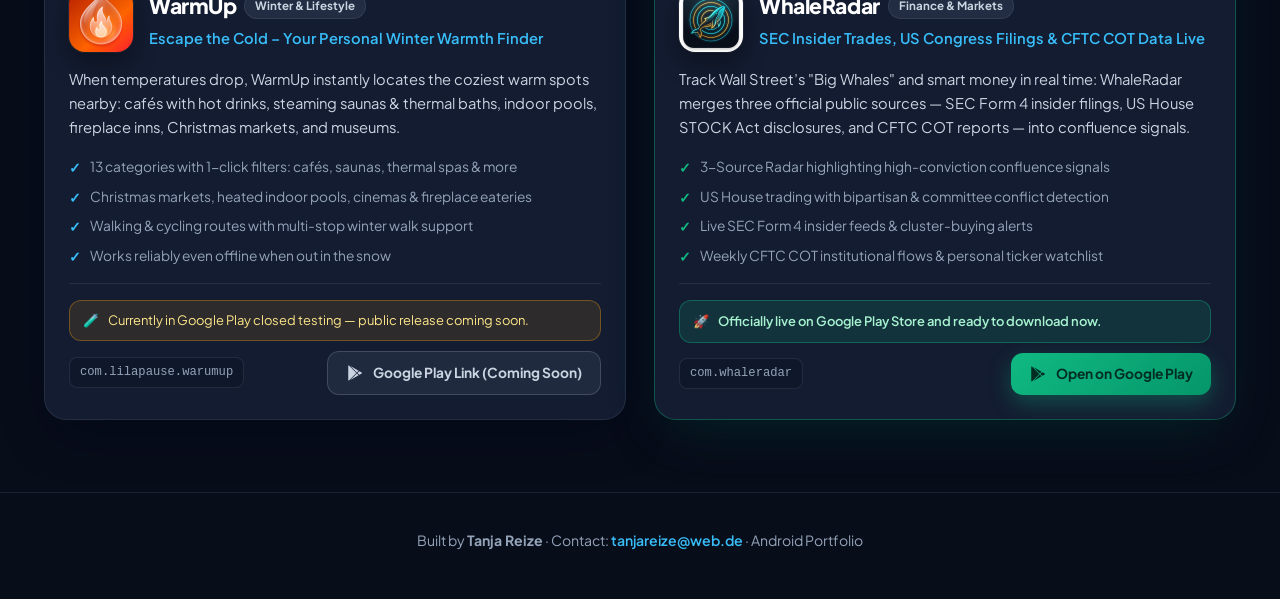
==== commit 7b3ce217: "WhaleRadar live" ====
--- a/index.html
+++ b/index.html
@@ -5,6 +5,15 @@
   <meta name="viewport" content="width=device-width, initial-scale=1.0" />
   <title>Tanja Reize – Android App Studio</title>
   <meta name="description" content="Entdecke native Android-Apps von Tanja Reize: SaveIQ, CoolDown, ErzeugerDirekt, MingaGo, SeizeTheWay, SpritRadar, WarmUp, WhaleRadar und mehr." />
+  
+  <!-- Favicon & App Icons -->
+  <link rel="icon" type="image/svg+xml" href="favicon.svg" />
+  <link rel="icon" type="image/png" sizes="32x32" href="favicon-32x32.png" />
+  <link rel="icon" type="image/png" sizes="16x16" href="favicon-16x16.png" />
+  <link rel="apple-touch-icon" sizes="180x180" href="apple-touch-icon.png" />
+  <link rel="shortcut icon" href="favicon.ico" />
+  <meta name="theme-color" content="#080d1a" />
+
   <link rel="preconnect" href="https://fonts.googleapis.com" />
   <link rel="preconnect" href="https://fonts.gstatic.com" crossorigin />
   <link href="https://fonts.googleapis.com/css2?family=Plus+Jakarta+Sans:wght@400;500;600;700;800&display=swap" rel="stylesheet" />
@@ -1002,7 +1011,7 @@
         id: 'whaleradar',
         name: 'WhaleRadar',
         packageId: 'com.whaleradar',
-        status: 'testing',
+        status: 'live',
         group: 'finance',
         icon: 'assets/icons/whaleradar.png',
         featureDe: null,
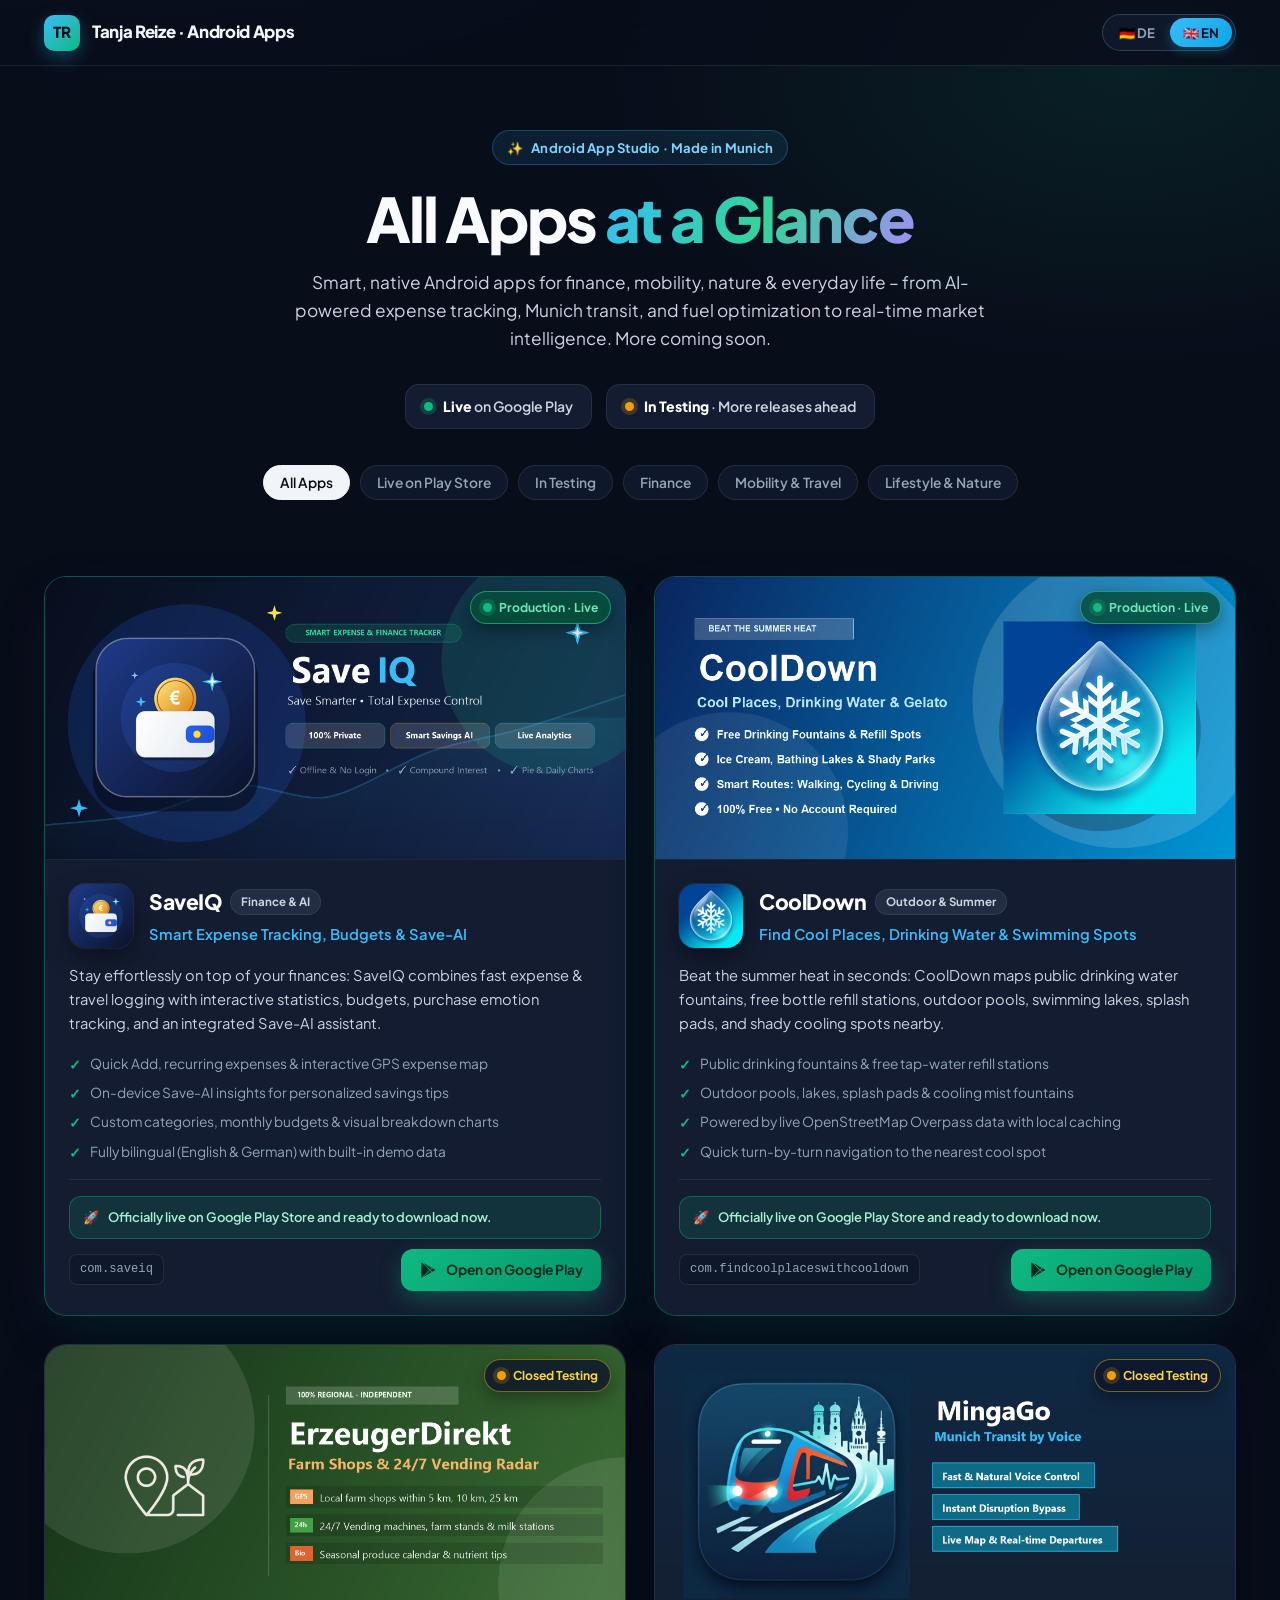
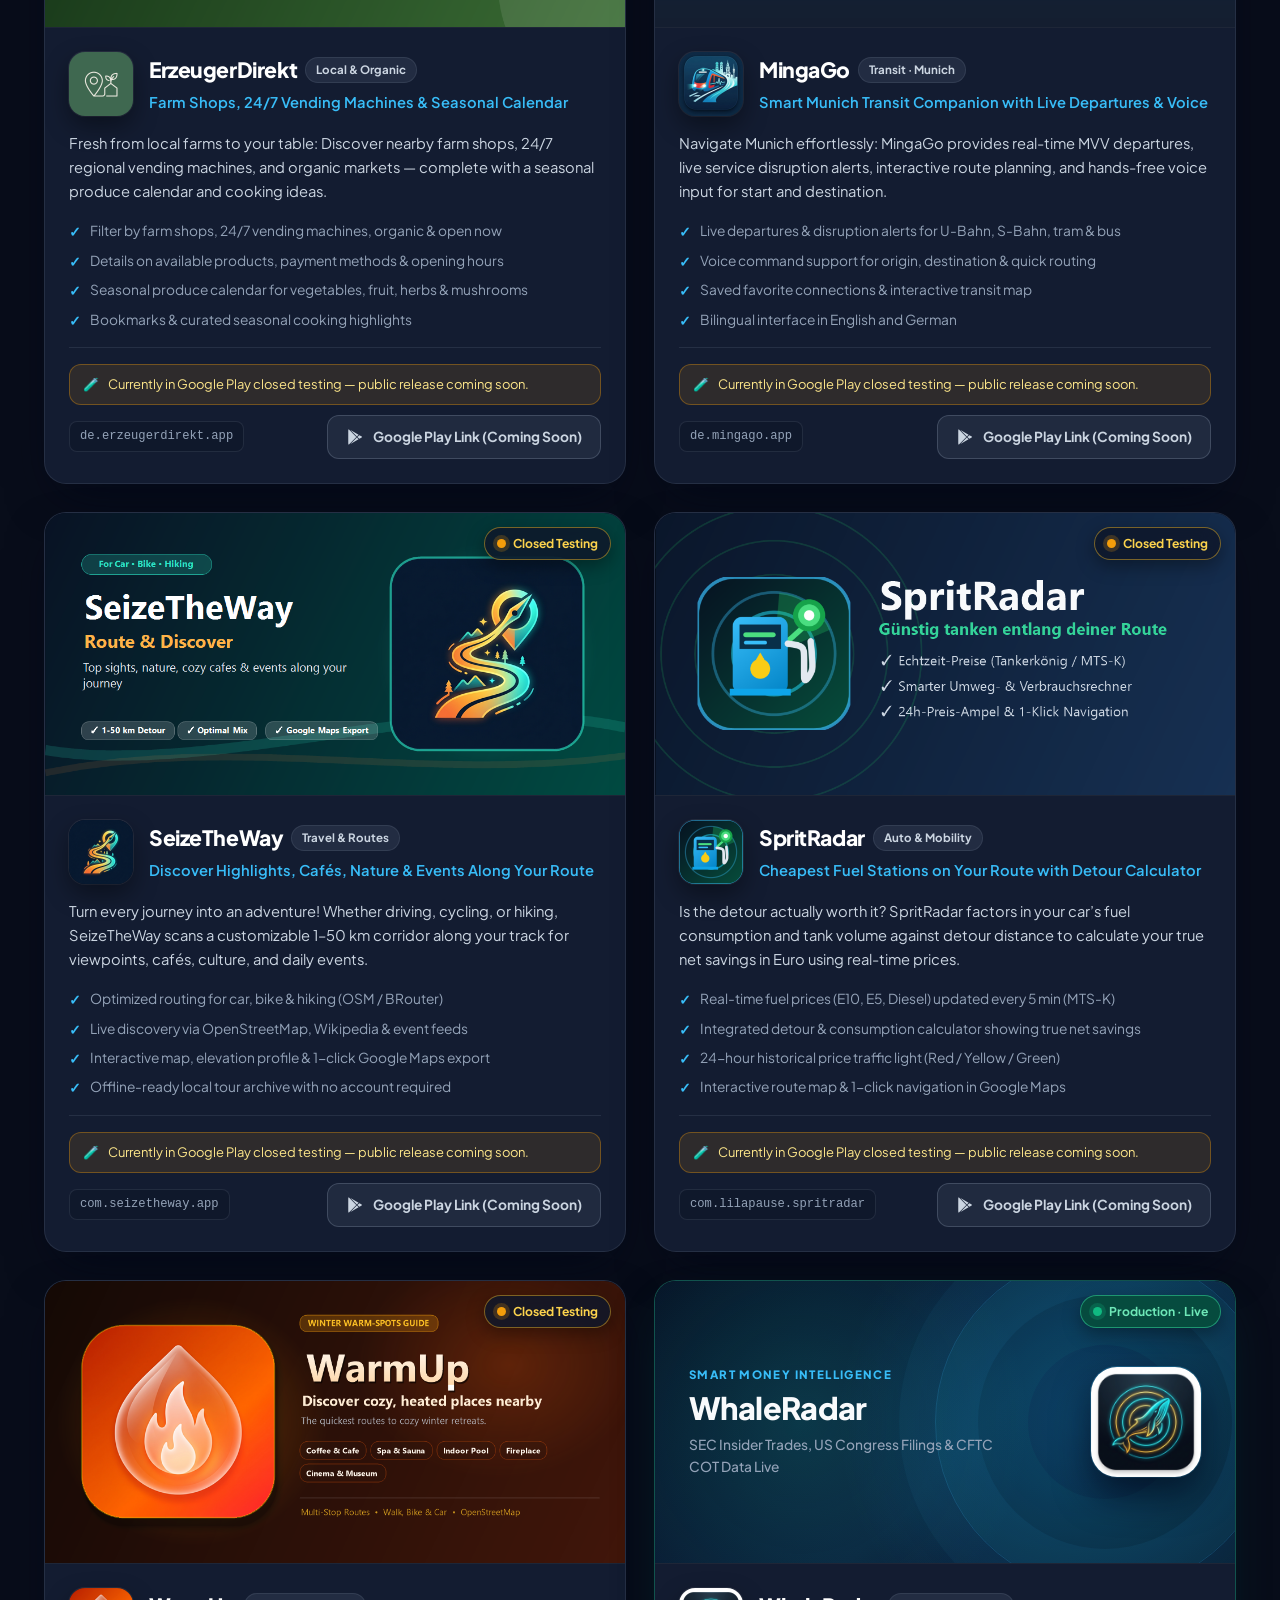
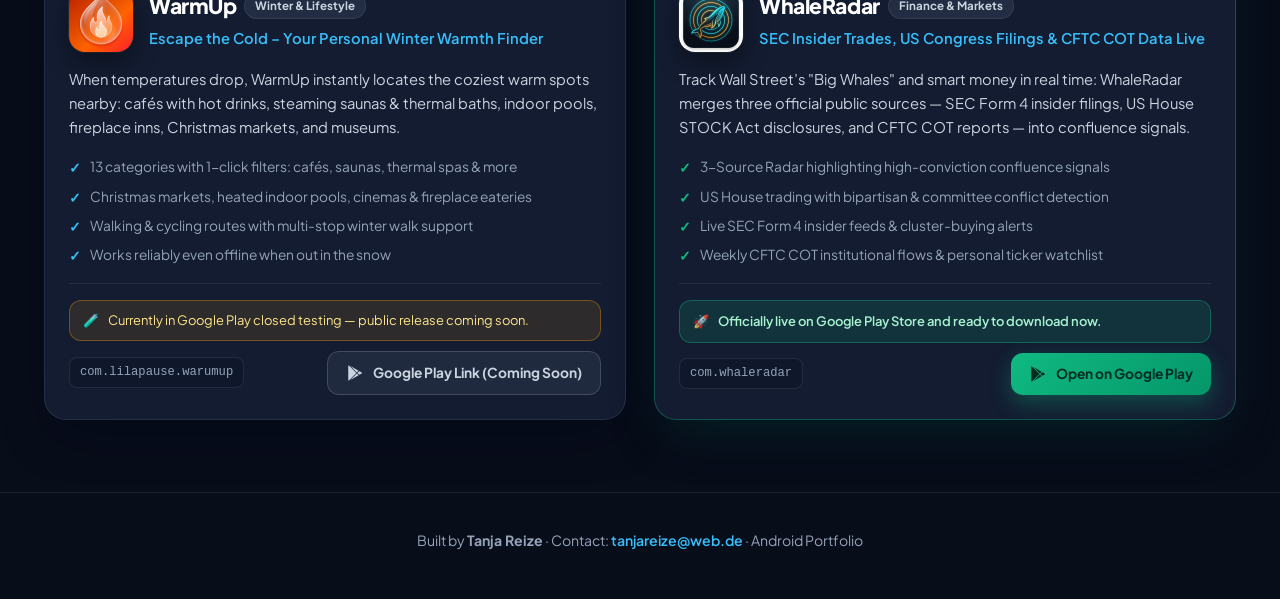
==== commit 808c359d: "CoolDown live" ====
--- a/index.html
+++ b/index.html
@@ -813,7 +813,7 @@
         id: 'cooldown',
         name: 'CoolDown',
         packageId: 'com.findcoolplaceswithcooldown',
-        status: 'testing',
+        status: 'live',
         group: 'lifestyle',
         icon: 'assets/icons/cooldown.png',
         featureDe: 'assets/features/cooldown-de.png',
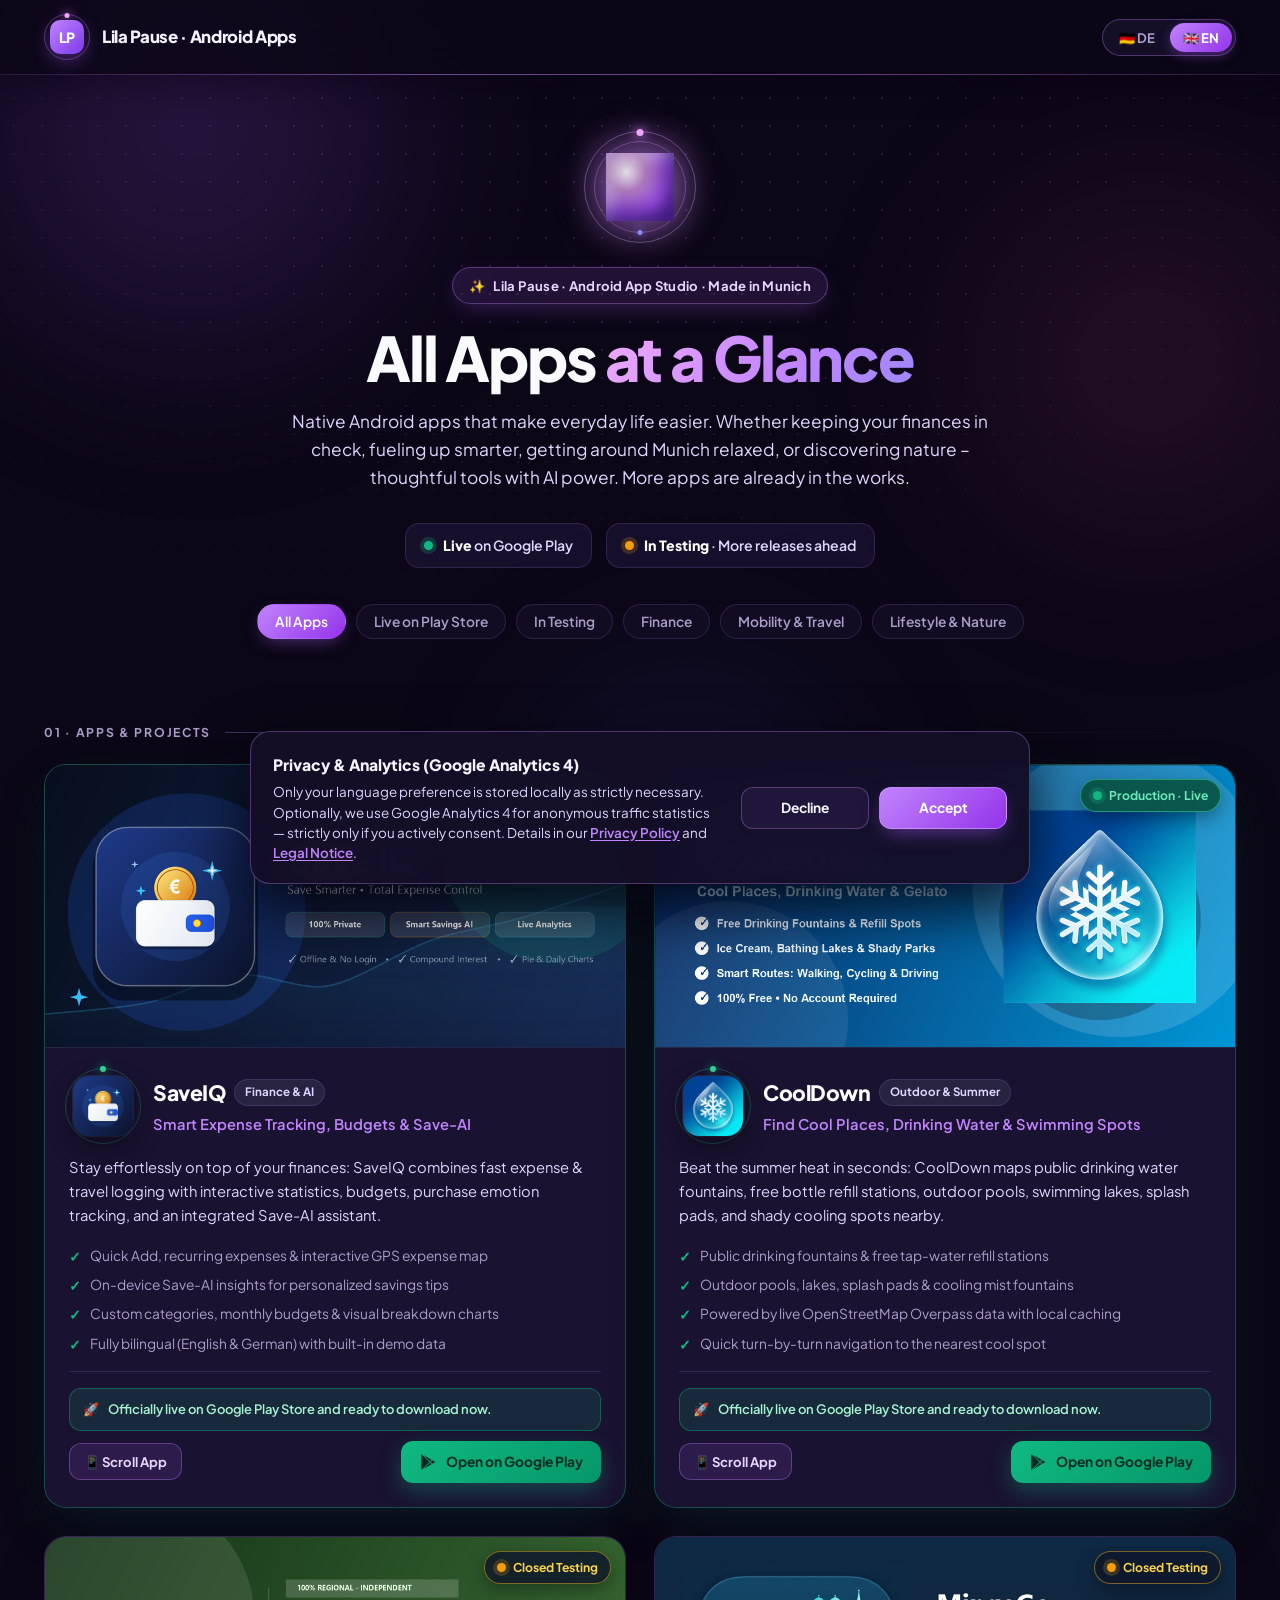
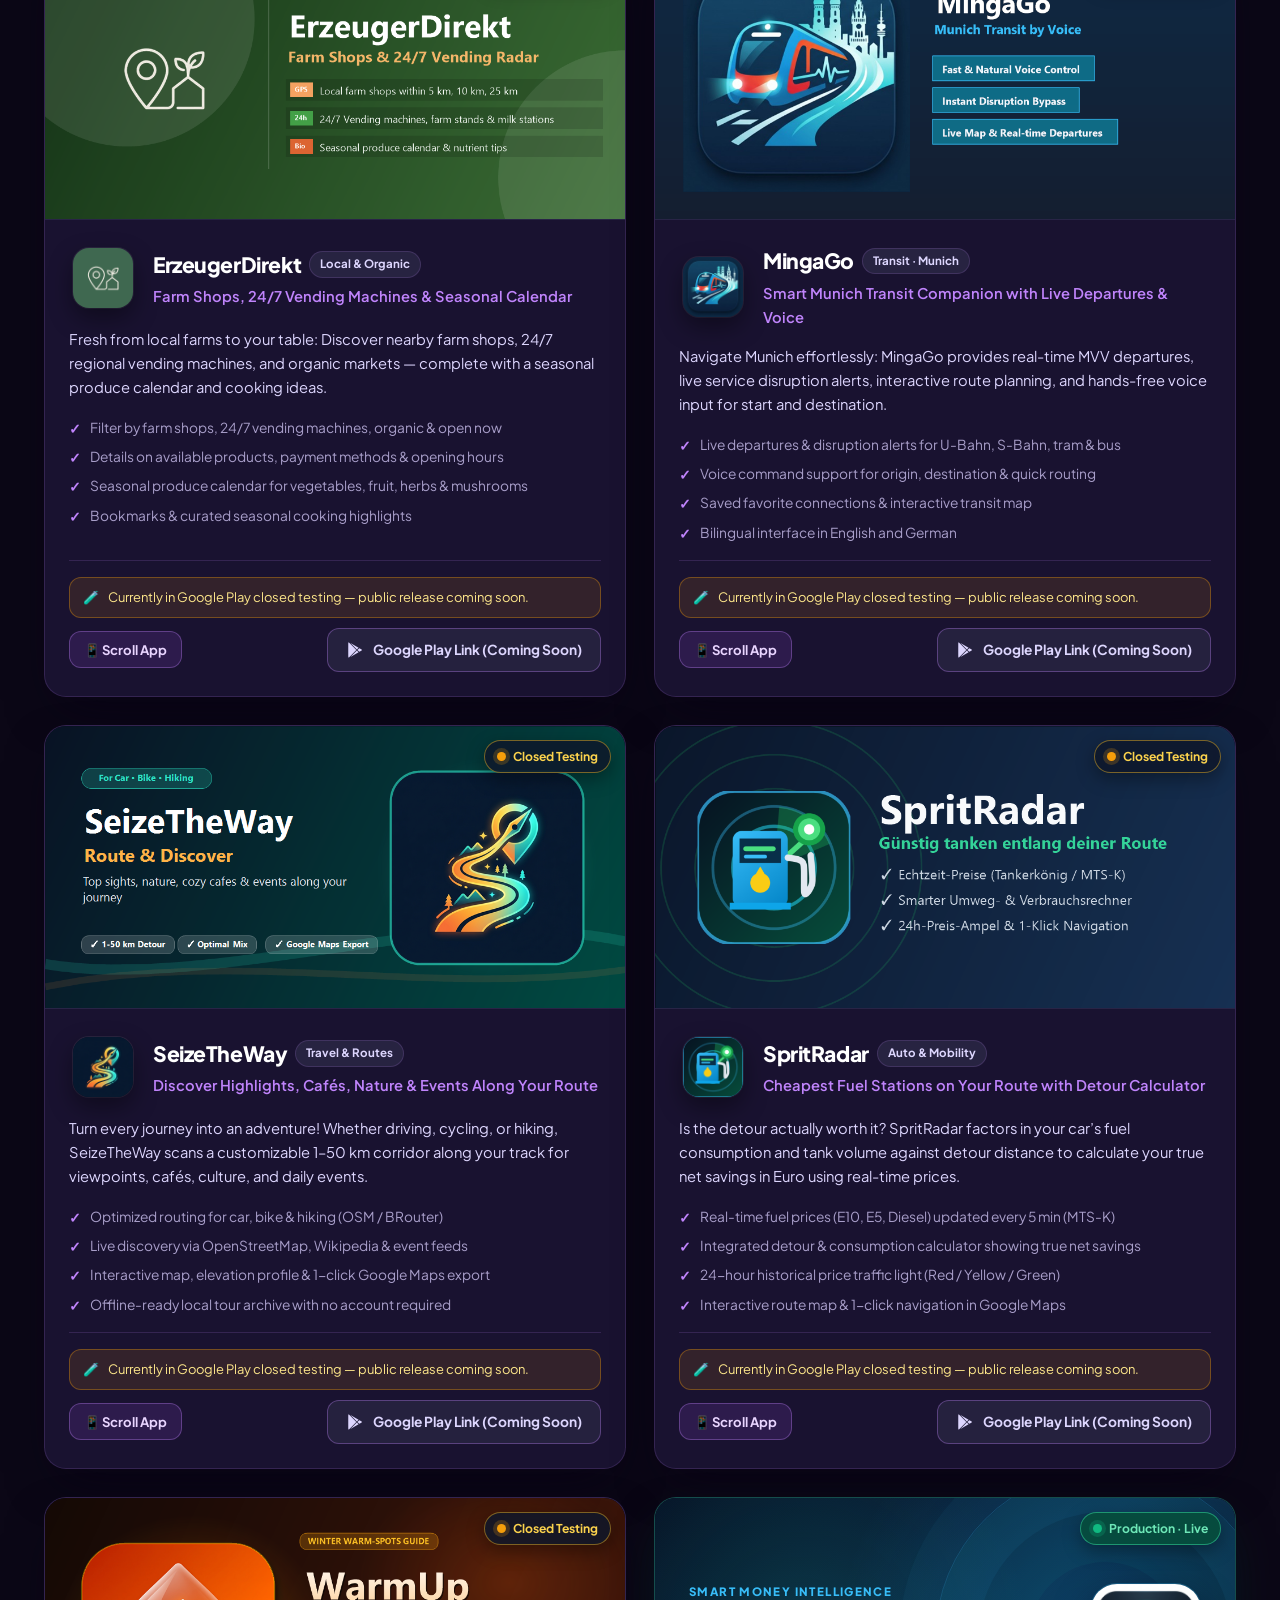
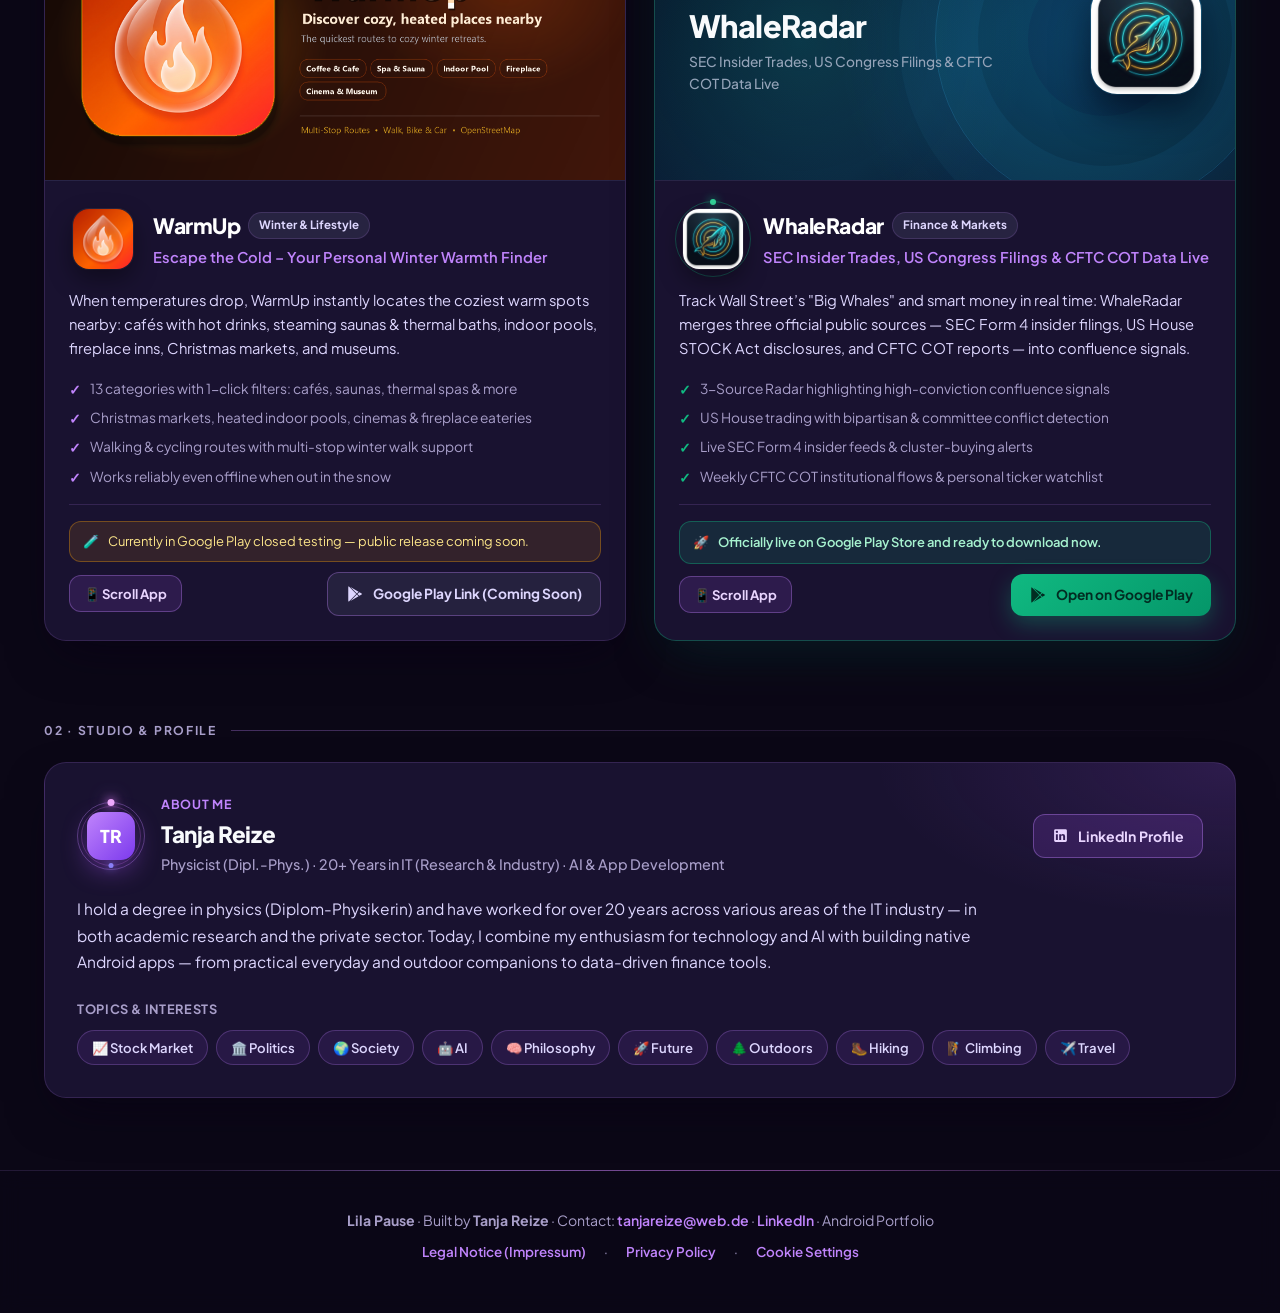
==== commit 0a1ed7fd: "Datenschutz und layout änderung" ====
--- a/index.html
+++ b/index.html
@@ -3,8 +3,8 @@
 <head>
   <meta charset="UTF-8" />
   <meta name="viewport" content="width=device-width, initial-scale=1.0" />
-  <title>Tanja Reize – Android App Studio</title>
-  <meta name="description" content="Entdecke native Android-Apps von Tanja Reize: SaveIQ, CoolDown, ErzeugerDirekt, MingaGo, SeizeTheWay, SpritRadar, WarmUp, WhaleRadar und mehr." />
+  <title>Lila Pause – Android App Studio · Tanja Reize</title>
+  <meta name="description" content="Entdecke native Android-Apps von Lila Pause (Tanja Reize): SaveIQ, CoolDown, ErzeugerDirekt, MingaGo, SeizeTheWay, SpritRadar, WarmUp, WhaleRadar und mehr." />
   
   <!-- Favicon & App Icons -->
   <link rel="icon" type="image/svg+xml" href="favicon.svg" />
@@ -12,23 +12,21 @@
   <link rel="icon" type="image/png" sizes="16x16" href="favicon-16x16.png" />
   <link rel="apple-touch-icon" sizes="180x180" href="apple-touch-icon.png" />
   <link rel="shortcut icon" href="favicon.ico" />
-  <meta name="theme-color" content="#080d1a" />
-
-  <link rel="preconnect" href="https://fonts.googleapis.com" />
-  <link rel="preconnect" href="https://fonts.gstatic.com" crossorigin />
-  <link href="https://fonts.googleapis.com/css2?family=Plus+Jakarta+Sans:wght@400;500;600;700;800&display=swap" rel="stylesheet" />
+  <meta name="theme-color" content="#0b0716" />
+
+  <link rel="stylesheet" href="assets/fonts/fonts.css" />
   <style>
     :root {
-      --bg: #080d1a;
-      --bg-elevated: #0f172a;
-      --card: #131c31;
-      --card-hover: #18233d;
-      --border: rgba(148, 163, 184, 0.14);
-      --border-strong: rgba(148, 163, 184, 0.28);
-      --text: #f1f5f9;
-      --text-muted: #94a3b8;
-      --text-soft: #cbd5e1;
-      --primary: #38bdf8;
+      --bg: #0b0716;
+      --bg-elevated: #140e26;
+      --card: #191230;
+      --card-hover: #21183e;
+      --border: rgba(192, 132, 252, 0.16);
+      --border-strong: rgba(192, 132, 252, 0.34);
+      --text: #f5f3ff;
+      --text-muted: #a89ec9;
+      --text-soft: #ddd6fe;
+      --primary: #c084fc;
       --live: #10b981;
       --live-bg: rgba(16, 185, 129, 0.14);
       --live-border: rgba(16, 185, 129, 0.38);
@@ -36,7 +34,7 @@
       --testing-bg: rgba(245, 158, 11, 0.12);
       --testing-border: rgba(245, 158, 11, 0.34);
       --radius: 22px;
-      --shadow: 0 20px 50px -15px rgba(2, 6, 23, 0.7);
+      --shadow: 0 20px 50px -15px rgba(8, 3, 20, 0.78);
     }
 
     * {
@@ -51,14 +49,113 @@
 
     body {
       font-family: 'Plus Jakarta Sans', -apple-system, BlinkMacSystemFont, 'Segoe UI', Roboto, sans-serif;
-      background:
-        radial-gradient(1100px 520px at 12% -6%, rgba(56, 189, 248, 0.14), transparent 60%),
-        radial-gradient(900px 500px at 88% 2%, rgba(16, 185, 129, 0.11), transparent 58%),
-        var(--bg);
+      background: var(--bg);
       color: var(--text);
       line-height: 1.6;
       min-height: 100vh;
       -webkit-font-smoothing: antialiased;
+      overflow-x: hidden;
+      position: relative;
+    }
+
+    /* Ambient Aurora & Subtle Tech Grid */
+    .bg-aurora {
+      position: fixed;
+      inset: 0;
+      z-index: -1;
+      pointer-events: none;
+      overflow: hidden;
+    }
+
+    .bg-grid {
+      position: absolute;
+      inset: 0;
+      background-image: radial-gradient(rgba(192, 132, 252, 0.16) 1px, transparent 1px);
+      background-size: 28px 28px;
+      mask-image: radial-gradient(ellipse 80% 60% at 50% 15%, #000 30%, transparent 100%);
+      -webkit-mask-image: radial-gradient(ellipse 80% 60% at 50% 15%, #000 30%, transparent 100%);
+    }
+
+    .aurora-orb {
+      position: absolute;
+      border-radius: 50%;
+      filter: blur(90px);
+      opacity: 0.45;
+      will-change: transform;
+    }
+
+    .aurora-orb-1 {
+      width: 620px;
+      height: 620px;
+      top: -180px;
+      left: -120px;
+      background: radial-gradient(circle, rgba(168, 85, 247, 0.55), transparent 70%);
+      animation: auroraDriftA 18s ease-in-out infinite alternate;
+    }
+
+    .aurora-orb-2 {
+      width: 540px;
+      height: 540px;
+      top: 10%;
+      right: -140px;
+      background: radial-gradient(circle, rgba(236, 72, 153, 0.36), transparent 70%);
+      animation: auroraDriftB 22s ease-in-out infinite alternate;
+    }
+
+    .aurora-orb-3 {
+      width: 480px;
+      height: 480px;
+      bottom: -160px;
+      left: 35%;
+      background: radial-gradient(circle, rgba(99, 102, 241, 0.32), transparent 70%);
+      animation: auroraDriftA 25s ease-in-out infinite alternate-reverse;
+    }
+
+    @keyframes auroraDriftA {
+      0% { transform: translate3d(0, 0, 0) scale(1); }
+      100% { transform: translate3d(70px, 45px, 0) scale(1.12); }
+    }
+
+    @keyframes auroraDriftB {
+      0% { transform: translate3d(0, 0, 0) scale(1); }
+      100% { transform: translate3d(-65px, 60px, 0) scale(1.08); }
+    }
+
+    @keyframes gradientFlow {
+      0%, 100% { background-position: 0% 50%; }
+      50% { background-position: 100% 50%; }
+    }
+
+    @keyframes orbitSpin {
+      from { transform: rotate(0deg); }
+      to { transform: rotate(360deg); }
+    }
+
+    @keyframes heroFadeUp {
+      from {
+        opacity: 0;
+        transform: translateY(18px);
+      }
+      to {
+        opacity: 1;
+        transform: translateY(0);
+      }
+    }
+
+    @keyframes brandGlow {
+      0%, 100% { box-shadow: 0 6px 18px rgba(168, 85, 247, 0.36); }
+      50% { box-shadow: 0 6px 26px rgba(232, 121, 249, 0.55); }
+    }
+
+    @keyframes orbMorph {
+      0%, 100% { border-radius: 54% 46% 42% 58% / 46% 52% 48% 54%; transform: rotate(0deg) scale(1); }
+      33% { border-radius: 44% 56% 55% 45% / 56% 44% 52% 48%; transform: rotate(120deg) scale(1.04); }
+      66% { border-radius: 58% 42% 46% 54% / 42% 58% 44% 56%; transform: rotate(240deg) scale(0.97); }
+    }
+
+    @keyframes orbFloat {
+      0%, 100% { transform: translateY(0px); }
+      50% { transform: translateY(-10px); }
     }
 
     a {
@@ -71,10 +168,22 @@
       position: sticky;
       top: 0;
       z-index: 50;
-      backdrop-filter: blur(16px);
-      -webkit-backdrop-filter: blur(16px);
-      background: rgba(8, 13, 26, 0.78);
-      border-bottom: 1px solid var(--border);
+      backdrop-filter: blur(18px);
+      -webkit-backdrop-filter: blur(18px);
+      background: rgba(11, 7, 22, 0.78);
+      border-bottom: 1px solid rgba(192, 132, 252, 0.14);
+      box-shadow: 0 8px 32px rgba(8, 3, 20, 0.45);
+    }
+
+    .navbar::after {
+      content: "";
+      position: absolute;
+      left: 0;
+      right: 0;
+      bottom: -1px;
+      height: 1px;
+      background: linear-gradient(90deg, transparent, rgba(192, 132, 252, 0.45), rgba(232, 121, 249, 0.35), transparent);
+      pointer-events: none;
     }
 
     .nav-inner {
@@ -96,17 +205,45 @@
       letter-spacing: -0.02em;
     }
 
-    .brand-mark {
-      width: 36px;
-      height: 36px;
-      border-radius: 10px;
-      background: linear-gradient(135deg, #38bdf8, #10b981);
+    .brand-mark-wrap {
+      position: relative;
+      width: 46px;
+      height: 46px;
       display: grid;
       place-items: center;
-      color: #04101f;
+      flex-shrink: 0;
+    }
+
+    .brand-mark-wrap .orbit-ring {
+      border-color: rgba(192, 132, 252, 0.36);
+      animation-duration: 7s;
+    }
+
+    .brand-mark-wrap .orbit-ring::before {
+      width: 5px;
+      height: 5px;
+      top: -2.5px;
+    }
+
+    .brand-mark {
+      width: 34px;
+      height: 34px;
+      border-radius: 10px;
+      background: linear-gradient(135deg, #c084fc, #7c3aed);
+      display: grid;
+      place-items: center;
+      color: #ffffff;
       font-weight: 800;
-      font-size: 0.95rem;
-      box-shadow: 0 6px 18px rgba(56, 189, 248, 0.3);
+      font-size: 0.88rem;
+      position: relative;
+      z-index: 1;
+      box-shadow: 0 6px 18px rgba(168, 85, 247, 0.38);
+      animation: brandGlow 4s ease-in-out infinite;
+      transition: transform 0.25s cubic-bezier(0.22, 1, 0.36, 1);
+    }
+
+    .brand:hover .brand-mark {
+      transform: scale(1.08) rotate(-4deg);
     }
 
     .nav-controls {
@@ -145,9 +282,9 @@
     }
 
     .lang-btn.active {
-      background: linear-gradient(135deg, #38bdf8, #0ea5e9);
-      color: #04101f;
-      box-shadow: 0 4px 12px rgba(56, 189, 248, 0.28);
+      background: linear-gradient(135deg, #c084fc, #9333ea);
+      color: #ffffff;
+      box-shadow: 0 4px 12px rgba(168, 85, 247, 0.35);
     }
 
     /* Container */
@@ -159,23 +296,97 @@
 
     /* Hero */
     .hero {
-      padding: 64px 0 36px;
+      padding: 56px 0 36px;
       text-align: center;
+      position: relative;
+    }
+
+    /* Thinking Orb Centerpiece (inspired by viewportui Thinking Orbs) */
+    .thinking-orb-stage {
+      display: flex;
+      justify-content: center;
+      margin-bottom: 24px;
+      animation: heroFadeUp 0.6s cubic-bezier(0.22, 1, 0.36, 1) both;
+    }
+
+    .thinking-orb-wrap {
+      position: relative;
+      width: 112px;
+      height: 112px;
+      display: grid;
+      place-items: center;
+      animation: orbFloat 6s ease-in-out infinite;
+    }
+
+    .thinking-orb-aura {
+      position: absolute;
+      inset: -14px;
+      border-radius: 50%;
+      background: radial-gradient(circle, rgba(192, 132, 252, 0.42), rgba(232, 121, 249, 0.16) 45%, transparent 72%);
+      filter: blur(14px);
+      pointer-events: none;
+    }
+
+    .thinking-orb-core {
+      width: 68px;
+      height: 68px;
+      position: relative;
+      z-index: 1;
+      background:
+        radial-gradient(circle at 30% 28%, rgba(255, 255, 255, 0.85), rgba(240, 171, 252, 0.6) 28%, rgba(168, 85, 247, 0.9) 62%, rgba(76, 29, 149, 0.98) 100%);
+      box-shadow:
+        inset -8px -10px 20px rgba(46, 16, 101, 0.7),
+        inset 6px 6px 14px rgba(255, 255, 255, 0.45),
+        0 0 36px rgba(192, 132, 252, 0.55);
+      animation: orbMorph 9s ease-in-out infinite;
+    }
+
+    .thinking-orb-wrap .orbit-ring {
+      border-color: rgba(216, 180, 254, 0.34);
+      animation-duration: 8s;
+    }
+
+    .thinking-orb-wrap .orbit-ring.ring-2 {
+      inset: 10px;
+      border-color: rgba(240, 171, 252, 0.28);
+      animation-duration: 12s;
+    }
+
+    /* Editorial Section Kicker (Maison Intègre inspired) */
+    .section-kicker {
+      display: flex;
+      align-items: center;
+      gap: 14px;
+      margin: 8px 0 22px;
+      color: var(--text-muted);
+      font-size: 0.76rem;
+      font-weight: 700;
+      letter-spacing: 0.14em;
+      text-transform: uppercase;
+    }
+
+    .section-kicker::after {
+      content: "";
+      flex: 1;
+      height: 1px;
+      background: linear-gradient(90deg, rgba(192, 132, 252, 0.32), transparent);
     }
 
     .hero-eyebrow {
       display: inline-flex;
       align-items: center;
       gap: 8px;
-      padding: 6px 14px;
+      padding: 7px 16px;
       border-radius: 999px;
-      background: rgba(56, 189, 248, 0.1);
-      border: 1px solid rgba(56, 189, 248, 0.26);
-      color: #7dd3fc;
+      background: rgba(168, 85, 247, 0.14);
+      border: 1px solid rgba(192, 132, 252, 0.34);
+      color: #e9d5ff;
       font-size: 0.82rem;
       font-weight: 700;
       letter-spacing: 0.02em;
       margin-bottom: 20px;
+      box-shadow: 0 8px 24px -8px rgba(168, 85, 247, 0.4);
+      animation: heroFadeUp 0.6s cubic-bezier(0.22, 1, 0.36, 1) both;
     }
 
     .hero h1 {
@@ -185,12 +396,15 @@
       line-height: 1.08;
       margin-bottom: 18px;
       color: #f8fafc;
+      animation: heroFadeUp 0.65s cubic-bezier(0.22, 1, 0.36, 1) 0.08s both;
     }
 
     .hero-accent {
-      background: linear-gradient(120deg, #38bdf8 0%, #34d399 52%, #a78bfa 100%);
+      background: linear-gradient(120deg, #f0abfc 0%, #c084fc 30%, #818cf8 65%, #f0abfc 100%);
+      background-size: 220% auto;
       -webkit-background-clip: text;
       -webkit-text-fill-color: transparent;
+      animation: gradientFlow 7s ease infinite;
     }
 
     .hero p {
@@ -198,6 +412,7 @@
       margin: 0 auto 32px;
       color: var(--text-soft);
       font-size: 1.08rem;
+      animation: heroFadeUp 0.7s cubic-bezier(0.22, 1, 0.36, 1) 0.16s both;
     }
 
     .stats-bar {
@@ -206,6 +421,7 @@
       justify-content: center;
       gap: 14px;
       margin-bottom: 36px;
+      animation: heroFadeUp 0.7s cubic-bezier(0.22, 1, 0.36, 1) 0.24s both;
     }
 
     .stat-pill {
@@ -214,11 +430,19 @@
       gap: 10px;
       padding: 10px 18px;
       border-radius: 14px;
-      background: var(--card);
+      background: rgba(25, 18, 48, 0.85);
+      backdrop-filter: blur(10px);
       border: 1px solid var(--border);
       font-size: 0.88rem;
       font-weight: 600;
       color: var(--text-soft);
+      transition: transform 0.25s ease, border-color 0.25s ease, box-shadow 0.25s ease;
+    }
+
+    .stat-pill:hover {
+      transform: translateY(-2px);
+      border-color: var(--border-strong);
+      box-shadow: 0 12px 26px -12px rgba(168, 85, 247, 0.45);
     }
 
     .stat-pill strong {
@@ -255,30 +479,35 @@
       justify-content: center;
       gap: 10px;
       margin-bottom: 40px;
+      animation: heroFadeUp 0.7s cubic-bezier(0.22, 1, 0.36, 1) 0.32s both;
     }
 
     .filter-btn {
       border: 1px solid var(--border);
-      background: var(--bg-elevated);
+      background: rgba(20, 14, 38, 0.8);
+      backdrop-filter: blur(8px);
       color: var(--text-muted);
       font-family: inherit;
       font-size: 0.86rem;
       font-weight: 600;
-      padding: 8px 16px;
+      padding: 8px 17px;
       border-radius: 999px;
       cursor: pointer;
-      transition: all 0.2s ease;
+      transition: transform 0.2s cubic-bezier(0.22, 1, 0.36, 1), border-color 0.2s ease, color 0.2s ease, background 0.2s ease, box-shadow 0.2s ease;
     }
 
     .filter-btn:hover {
       border-color: var(--border-strong);
       color: var(--text);
+      transform: translateY(-2px);
+      box-shadow: 0 8px 18px -10px rgba(168, 85, 247, 0.45);
     }
 
     .filter-btn.active {
-      background: var(--text);
-      color: #080d1a;
-      border-color: var(--text);
+      background: linear-gradient(135deg, #c084fc, #9333ea);
+      color: #ffffff;
+      border-color: transparent;
+      box-shadow: 0 6px 18px -6px rgba(168, 85, 247, 0.55);
     }
 
     /* Apps Grid */
@@ -297,6 +526,10 @@
 
     /* App Card */
     .app-card {
+      --mouse-x: 50%;
+      --mouse-y: 50%;
+      --rx: 0deg;
+      --ry: 0deg;
       background: var(--card);
       border: 1px solid var(--border);
       border-radius: var(--radius);
@@ -304,14 +537,51 @@
       display: flex;
       flex-direction: column;
       box-shadow: var(--shadow);
-      transition: transform 0.25s ease, border-color 0.25s ease, background 0.25s ease;
       position: relative;
+      opacity: 0;
+      transform: translateY(24px) scale(0.98);
+      transition:
+        opacity 0.55s cubic-bezier(0.22, 1, 0.36, 1) calc(var(--i, 0) * 65ms),
+        transform 0.55s cubic-bezier(0.22, 1, 0.36, 1) calc(var(--i, 0) * 65ms),
+        border-color 0.25s ease,
+        background 0.25s ease,
+        box-shadow 0.25s ease;
+      will-change: transform, opacity;
+    }
+
+    .app-card.is-visible {
+      opacity: 1;
+      transform: perspective(1000px) rotateX(var(--rx)) rotateY(var(--ry)) translateY(0) scale(1);
+    }
+
+    .app-card::before {
+      content: "";
+      position: absolute;
+      inset: 0;
+      border-radius: inherit;
+      background: radial-gradient(520px circle at var(--mouse-x) var(--mouse-y), rgba(192, 132, 252, 0.17), transparent 45%);
+      opacity: 0;
+      transition: opacity 0.35s ease;
+      pointer-events: none;
+      z-index: 2;
+    }
+
+    .app-card:hover::before {
+      opacity: 1;
     }
 
     .app-card:hover {
-      transform: translateY(-4px);
-      border-color: var(--border-strong);
+      border-color: rgba(192, 132, 252, 0.45);
       background: var(--card-hover);
+      box-shadow: 0 26px 60px -18px rgba(168, 85, 247, 0.28), var(--shadow);
+    }
+
+    .app-card.is-visible:hover {
+      transition:
+        transform 0.12s ease-out,
+        border-color 0.25s ease,
+        background 0.25s ease,
+        box-shadow 0.25s ease;
     }
 
     .app-card.is-live {
@@ -320,7 +590,8 @@
     }
 
     .app-card.is-live:hover {
-      border-color: rgba(16, 185, 129, 0.6);
+      border-color: rgba(16, 185, 129, 0.62);
+      box-shadow: 0 26px 60px -15px rgba(16, 185, 129, 0.26), var(--shadow);
     }
 
     /* Feature Graphic Banner */
@@ -462,12 +733,36 @@
       gap: 16px;
     }
 
+    .app-icon-wrap {
+      position: relative;
+      width: 68px;
+      height: 68px;
+      display: grid;
+      place-items: center;
+      flex-shrink: 0;
+    }
+
+    .app-icon-wrap .orbit-ring {
+      inset: -4px;
+      border-color: rgba(16, 185, 129, 0.35);
+      animation-duration: 10s;
+    }
+
+    .app-icon-wrap .orbit-ring::before {
+      width: 6px;
+      height: 6px;
+      top: -3px;
+      background: #34d399;
+      box-shadow: 0 0 10px #10b981;
+    }
+
     .app-icon {
-      width: 64px;
-      height: 64px;
+      width: 60px;
+      height: 60px;
       border-radius: 16px;
       object-fit: cover;
-      flex-shrink: 0;
+      position: relative;
+      z-index: 1;
       background: #0b1222;
       box-shadow: 0 10px 24px rgba(0, 0, 0, 0.4), 0 0 0 1px rgba(255, 255, 255, 0.08);
     }
@@ -531,7 +826,7 @@
     }
 
     .feature-check {
-      color: #38bdf8;
+      color: var(--primary);
       font-weight: 800;
       flex-shrink: 0;
       margin-top: 1px;
@@ -585,14 +880,322 @@
       flex-wrap: wrap;
     }
 
-    .pkg-id {
-      font-family: ui-monospace, SFMono-Regular, Menlo, Consolas, monospace;
-      font-size: 0.76rem;
+    .explore-app-btn {
+      display: inline-flex;
+      align-items: center;
+      gap: 7px;
+      padding: 9px 14px;
+      border-radius: 12px;
+      background: rgba(168, 85, 247, 0.14);
+      border: 1px solid rgba(192, 132, 252, 0.34);
+      color: #e9d5ff;
+      font-family: inherit;
+      font-size: 0.82rem;
+      font-weight: 700;
+      cursor: pointer;
+      transition: all 0.2s ease;
+    }
+
+    .explore-app-btn:hover {
+      background: rgba(168, 85, 247, 0.28);
+      border-color: rgba(192, 132, 252, 0.6);
+      color: #ffffff;
+      transform: translateY(-1px);
+      box-shadow: 0 8px 20px -8px rgba(168, 85, 247, 0.55);
+    }
+
+    /* Interactive Scrollable Phone Showcase (Trip-View-in-Transit inspired) */
+    .phone-modal {
+      position: fixed;
+      inset: 0;
+      z-index: 120;
+      display: none;
+      align-items: center;
+      justify-content: center;
+      padding: 20px;
+      background: rgba(6, 3, 14, 0.82);
+      backdrop-filter: blur(18px);
+      -webkit-backdrop-filter: blur(18px);
+    }
+
+    .phone-modal.is-open {
+      display: flex;
+      animation: heroFadeUp 0.28s cubic-bezier(0.22, 1, 0.36, 1) both;
+    }
+
+    .phone-dialog {
+      width: 100%;
+      max-width: 920px;
+      background: rgba(20, 14, 38, 0.94);
+      border: 1px solid rgba(192, 132, 252, 0.3);
+      border-radius: 28px;
+      padding: 28px;
+      box-shadow: 0 32px 90px rgba(0, 0, 0, 0.75);
+      display: grid;
+      grid-template-columns: 330px 1fr;
+      gap: 32px;
+      align-items: center;
+      position: relative;
+    }
+
+    .phone-close {
+      position: absolute;
+      top: 16px;
+      right: 16px;
+      width: 38px;
+      height: 38px;
+      border-radius: 50%;
+      border: 1px solid var(--border-strong);
+      background: rgba(25, 18, 48, 0.9);
+      color: var(--text);
+      font-size: 1.15rem;
+      cursor: pointer;
+      display: grid;
+      place-items: center;
+      transition: all 0.2s ease;
+    }
+
+    .phone-close:hover {
+      background: #7c3aed;
+      border-color: #7c3aed;
+      transform: rotate(90deg);
+    }
+
+    .phone-frame {
+      width: 310px;
+      height: 600px;
+      margin: 0 auto;
+      border-radius: 40px;
+      padding: 10px;
+      background: linear-gradient(145deg, #3b2b66, #140e26);
+      box-shadow:
+        0 25px 60px rgba(0, 0, 0, 0.65),
+        inset 0 0 0 2px rgba(216, 180, 254, 0.22);
+      display: flex;
+      flex-direction: column;
+    }
+
+    .phone-screen {
+      flex: 1;
+      border-radius: 31px;
+      background: #0d0a1a;
+      overflow: hidden;
+      display: flex;
+      flex-direction: column;
+      border: 1px solid rgba(255, 255, 255, 0.06);
+    }
+
+    .phone-statusbar {
+      display: flex;
+      align-items: center;
+      justify-content: space-between;
+      padding: 10px 18px 6px;
+      font-size: 0.7rem;
+      font-weight: 700;
+      color: #cbd5e1;
+      background: rgba(13, 10, 26, 0.95);
+    }
+
+    .phone-notch {
+      width: 66px;
+      height: 16px;
+      border-radius: 999px;
+      background: #05030a;
+    }
+
+    .phone-topbar {
+      padding: 10px 16px 12px;
+      display: flex;
+      align-items: center;
+      gap: 10px;
+      border-bottom: 1px solid rgba(192, 132, 252, 0.14);
+      background: rgba(20, 14, 38, 0.85);
+    }
+
+    .phone-topbar img {
+      width: 28px;
+      height: 28px;
+      border-radius: 8px;
+    }
+
+    .phone-topbar-title {
+      font-size: 0.92rem;
+      font-weight: 800;
+      color: #fff;
+    }
+
+    .phone-topbar-sub {
+      font-size: 0.68rem;
+      color: var(--primary);
+      font-weight: 600;
+    }
+
+    .phone-scroll {
+      flex: 1;
+      overflow-y: auto;
+      padding: 14px;
+      display: flex;
+      flex-direction: column;
+      gap: 12px;
+      scroll-behavior: smooth;
+    }
+
+    .phone-scroll::-webkit-scrollbar {
+      width: 4px;
+    }
+
+    .phone-scroll::-webkit-scrollbar-thumb {
+      background: rgba(192, 132, 252, 0.4);
+      border-radius: 999px;
+    }
+
+    .phone-section-pill {
+      font-size: 0.68rem;
+      font-weight: 800;
+      letter-spacing: 0.08em;
+      text-transform: uppercase;
+      color: var(--primary);
+      margin-top: 4px;
+    }
+
+    .phone-ui-card {
+      background: rgba(29, 21, 56, 0.85);
+      border: 1px solid rgba(192, 132, 252, 0.18);
+      border-radius: 16px;
+      padding: 12px;
+      display: flex;
+      flex-direction: column;
+      gap: 6px;
+    }
+
+    .phone-ui-row {
+      display: flex;
+      align-items: center;
+      justify-content: space-between;
+      gap: 8px;
+      font-size: 0.78rem;
+      color: #f5f3ff;
+      font-weight: 700;
+    }
+
+    .phone-ui-sub {
+      font-size: 0.71rem;
+      color: #a89ec9;
+      line-height: 1.4;
+    }
+
+    .phone-ui-badge {
+      font-size: 0.66rem;
+      font-weight: 800;
+      padding: 2px 8px;
+      border-radius: 999px;
+      background: rgba(16, 185, 129, 0.16);
+      color: #34d399;
+      border: 1px solid rgba(16, 185, 129, 0.35);
+    }
+
+    .phone-ui-bar-wrap {
+      height: 6px;
+      border-radius: 999px;
+      background: rgba(255, 255, 255, 0.08);
+      overflow: hidden;
+      margin-top: 4px;
+    }
+
+    .phone-ui-bar {
+      height: 100%;
+      border-radius: 999px;
+      background: linear-gradient(90deg, #c084fc, #10b981);
+    }
+
+    .phone-bottom-nav {
+      display: grid;
+      grid-template-columns: repeat(4, 1fr);
+      padding: 8px 6px 10px;
+      background: rgba(16, 11, 32, 0.96);
+      border-top: 1px solid rgba(192, 132, 252, 0.14);
+      gap: 4px;
+    }
+
+    .phone-tab-btn {
+      border: none;
+      background: transparent;
+      color: #8b80b0;
+      font-family: inherit;
+      font-size: 0.64rem;
+      font-weight: 700;
+      display: flex;
+      flex-direction: column;
+      align-items: center;
+      gap: 2px;
+      padding: 4px 2px;
+      border-radius: 10px;
+      cursor: pointer;
+      transition: all 0.2s ease;
+    }
+
+    .phone-tab-btn.active {
+      color: #f0abfc;
+      background: rgba(168, 85, 247, 0.16);
+    }
+
+    .phone-info-col {
+      display: flex;
+      flex-direction: column;
+      gap: 16px;
+    }
+
+    .phone-scroll-hint {
+      display: inline-flex;
+      align-items: center;
+      gap: 8px;
+      width: fit-content;
+      padding: 6px 12px;
+      border-radius: 999px;
+      background: rgba(168, 85, 247, 0.14);
+      border: 1px solid rgba(192, 132, 252, 0.32);
+      color: #e9d5ff;
+      font-size: 0.78rem;
+      font-weight: 700;
+    }
+
+    .phone-switcher {
+      display: flex;
+      flex-wrap: wrap;
+      gap: 8px;
+      margin-top: 6px;
+    }
+
+    .phone-switch-chip {
+      border: 1px solid var(--border);
+      background: rgba(25, 18, 48, 0.85);
       color: var(--text-muted);
-      background: rgba(15, 23, 42, 0.75);
-      padding: 5px 10px;
-      border-radius: 8px;
-      border: 1px solid var(--border);
+      font-family: inherit;
+      font-size: 0.78rem;
+      font-weight: 700;
+      padding: 6px 12px;
+      border-radius: 999px;
+      cursor: pointer;
+      transition: all 0.2s ease;
+    }
+
+    .phone-switch-chip.active,
+    .phone-switch-chip:hover {
+      border-color: rgba(192, 132, 252, 0.55);
+      color: #fff;
+      background: rgba(168, 85, 247, 0.25);
+    }
+
+    @media (max-width: 820px) {
+      .phone-dialog {
+        grid-template-columns: 1fr;
+        max-height: 92vh;
+        overflow-y: auto;
+        padding: 20px;
+      }
+      .phone-frame {
+        height: 480px;
+      }
     }
 
     .play-btn {
@@ -607,9 +1210,27 @@
     }
 
     .play-btn.active-live {
+      position: relative;
+      overflow: hidden;
       background: linear-gradient(135deg, #10b981, #059669);
       color: #022c22;
       box-shadow: 0 8px 22px rgba(16, 185, 129, 0.32);
+    }
+
+    .play-btn.active-live::after {
+      content: "";
+      position: absolute;
+      top: 0;
+      left: -120%;
+      width: 60%;
+      height: 100%;
+      background: linear-gradient(110deg, transparent, rgba(255, 255, 255, 0.42), transparent);
+      transform: skewX(-20deg);
+      transition: left 0.55s ease;
+    }
+
+    .play-btn.active-live:hover::after {
+      left: 140%;
     }
 
     .play-btn.active-live:hover {
@@ -634,22 +1255,446 @@
       flex-shrink: 0;
     }
 
+    /* About Section */
+    .about-section {
+      margin-bottom: 72px;
+    }
+
+    .about-card {
+      --mouse-x: 50%;
+      --mouse-y: 50%;
+      position: relative;
+      overflow: hidden;
+      background:
+        radial-gradient(600px 260px at 100% 0%, rgba(168, 85, 247, 0.14), transparent 60%),
+        var(--card);
+      border: 1px solid var(--border);
+      border-radius: var(--radius);
+      padding: 32px;
+      box-shadow: var(--shadow);
+      display: flex;
+      flex-direction: column;
+      gap: 20px;
+      opacity: 0;
+      transform: translateY(24px);
+      transition:
+        opacity 0.6s cubic-bezier(0.22, 1, 0.36, 1),
+        transform 0.6s cubic-bezier(0.22, 1, 0.36, 1),
+        border-color 0.25s ease,
+        box-shadow 0.25s ease;
+    }
+
+    .about-card.is-visible {
+      opacity: 1;
+      transform: translateY(0);
+    }
+
+    .about-card::before {
+      content: "";
+      position: absolute;
+      inset: 0;
+      border-radius: inherit;
+      background: radial-gradient(600px circle at var(--mouse-x) var(--mouse-y), rgba(192, 132, 252, 0.14), transparent 45%);
+      opacity: 0;
+      transition: opacity 0.35s ease;
+      pointer-events: none;
+    }
+
+    .about-card:hover::before {
+      opacity: 1;
+    }
+
+    .about-card:hover {
+      border-color: rgba(192, 132, 252, 0.4);
+      box-shadow: 0 24px 55px -18px rgba(168, 85, 247, 0.26), var(--shadow);
+    }
+
+    .about-header {
+      display: flex;
+      align-items: center;
+      justify-content: space-between;
+      gap: 18px;
+      flex-wrap: wrap;
+    }
+
+    .about-identity {
+      display: flex;
+      align-items: center;
+      gap: 16px;
+    }
+
+    .about-avatar-wrap {
+      position: relative;
+      width: 68px;
+      height: 68px;
+      display: grid;
+      place-items: center;
+      flex-shrink: 0;
+    }
+
+    .orbit-ring {
+      position: absolute;
+      inset: 0;
+      border-radius: 50%;
+      border: 1.5px solid rgba(192, 132, 252, 0.35);
+      animation: orbitSpin 9s linear infinite;
+      pointer-events: none;
+    }
+
+    .orbit-ring::before {
+      content: "";
+      position: absolute;
+      top: -3.5px;
+      left: 50%;
+      transform: translateX(-50%);
+      width: 7px;
+      height: 7px;
+      border-radius: 50%;
+      background: #f0abfc;
+      box-shadow: 0 0 10px #e879f9, 0 0 18px rgba(192, 132, 252, 0.8);
+    }
+
+    .orbit-ring.ring-2 {
+      inset: 4px;
+      border-color: rgba(232, 121, 249, 0.22);
+      animation: orbitSpin 14s linear infinite reverse;
+    }
+
+    .orbit-ring.ring-2::before {
+      width: 5px;
+      height: 5px;
+      background: #818cf8;
+      box-shadow: 0 0 8px #818cf8;
+      top: auto;
+      bottom: -3px;
+    }
+
+    .about-avatar {
+      width: 48px;
+      height: 48px;
+      border-radius: 14px;
+      background: linear-gradient(135deg, #c084fc, #7c3aed);
+      display: grid;
+      place-items: center;
+      color: #ffffff;
+      font-weight: 800;
+      font-size: 1.1rem;
+      position: relative;
+      z-index: 1;
+      box-shadow: 0 10px 24px rgba(168, 85, 247, 0.38);
+    }
+
+    .about-kicker {
+      font-size: 0.78rem;
+      font-weight: 700;
+      text-transform: uppercase;
+      letter-spacing: 0.06em;
+      color: var(--primary);
+      margin-bottom: 2px;
+    }
+
+    .about-title {
+      font-size: 1.4rem;
+      font-weight: 800;
+      letter-spacing: -0.02em;
+      color: #f8fafc;
+    }
+
+    .about-subtitle {
+      font-size: 0.9rem;
+      color: var(--text-muted);
+      font-weight: 500;
+    }
+
+    .linkedin-btn {
+      position: relative;
+      overflow: hidden;
+      display: inline-flex;
+      align-items: center;
+      gap: 9px;
+      padding: 10px 18px;
+      border-radius: 12px;
+      background: rgba(168, 85, 247, 0.16);
+      border: 1px solid rgba(192, 132, 252, 0.38);
+      color: #e9d5ff;
+      font-size: 0.88rem;
+      font-weight: 700;
+      transition: all 0.25s ease;
+    }
+
+    .linkedin-btn::after {
+      content: "";
+      position: absolute;
+      top: 0;
+      left: -120%;
+      width: 60%;
+      height: 100%;
+      background: linear-gradient(110deg, transparent, rgba(255, 255, 255, 0.35), transparent);
+      transform: skewX(-20deg);
+      transition: left 0.55s ease;
+    }
+
+    .linkedin-btn:hover::after {
+      left: 140%;
+    }
+
+    .linkedin-btn:hover {
+      background: #7c3aed;
+      border-color: #7c3aed;
+      color: #ffffff;
+      transform: translateY(-2px);
+      box-shadow: 0 12px 24px -8px rgba(124, 58, 237, 0.65);
+    }
+
+    .linkedin-icon {
+      width: 17px;
+      height: 17px;
+      flex-shrink: 0;
+    }
+
+    .about-bio {
+      color: var(--text-soft);
+      font-size: 0.97rem;
+      line-height: 1.7;
+      max-width: 82ch;
+    }
+
+    .about-interests-wrap {
+      display: flex;
+      flex-direction: column;
+      gap: 10px;
+      padding-top: 4px;
+    }
+
+    .about-interests-label {
+      font-size: 0.8rem;
+      font-weight: 700;
+      text-transform: uppercase;
+      letter-spacing: 0.05em;
+      color: var(--text-muted);
+    }
+
+    .interest-tags {
+      display: flex;
+      flex-wrap: wrap;
+      gap: 8px;
+    }
+
+    .interest-tag {
+      display: inline-flex;
+      align-items: center;
+      padding: 6px 14px;
+      border-radius: 999px;
+      background: rgba(168, 85, 247, 0.1);
+      border: 1px solid rgba(192, 132, 252, 0.25);
+      color: var(--text-soft);
+      font-size: 0.82rem;
+      font-weight: 600;
+      transition: transform 0.2s cubic-bezier(0.22, 1, 0.36, 1), background 0.2s ease, border-color 0.2s ease, color 0.2s ease, box-shadow 0.2s ease;
+    }
+
+    .interest-tag:hover {
+      transform: translateY(-2px) scale(1.03);
+      background: rgba(168, 85, 247, 0.22);
+      border-color: rgba(192, 132, 252, 0.55);
+      color: #ffffff;
+      box-shadow: 0 8px 18px -8px rgba(168, 85, 247, 0.55);
+    }
+
     /* Footer */
     .site-footer {
-      border-top: 1px solid var(--border);
-      padding: 36px 24px 48px;
+      position: relative;
+      border-top: 1px solid rgba(192, 132, 252, 0.14);
+      background: rgba(11, 7, 22, 0.5);
+      backdrop-filter: blur(10px);
+      padding: 38px 24px 50px;
       text-align: center;
       color: var(--text-muted);
       font-size: 0.88rem;
     }
 
+    .site-footer::before {
+      content: "";
+      position: absolute;
+      top: -1px;
+      left: 15%;
+      right: 15%;
+      height: 1px;
+      background: linear-gradient(90deg, transparent, rgba(192, 132, 252, 0.5), rgba(232, 121, 249, 0.4), transparent);
+      pointer-events: none;
+    }
+
     .site-footer a {
       color: var(--primary);
       font-weight: 600;
+      transition: color 0.2s ease, text-shadow 0.2s ease;
     }
 
     .site-footer a:hover {
+      color: #f0abfc;
       text-decoration: underline;
+      text-shadow: 0 0 12px rgba(192, 132, 252, 0.45);
+    }
+
+    .footer-legal {
+      margin-top: 10px;
+      display: flex;
+      flex-wrap: wrap;
+      justify-content: center;
+      align-items: center;
+      gap: 10px 18px;
+      font-size: 0.84rem;
+    }
+
+    .footer-link-btn {
+      background: none;
+      border: none;
+      padding: 0;
+      font: inherit;
+      color: var(--primary);
+      font-weight: 600;
+      cursor: pointer;
+      transition: color 0.2s ease, text-shadow 0.2s ease;
+    }
+
+    .footer-link-btn:hover {
+      color: #f0abfc;
+      text-decoration: underline;
+      text-shadow: 0 0 12px rgba(192, 132, 252, 0.45);
+    }
+
+    /* EU/TDDDG Opt-In Cookie Banner */
+    .cookie-banner {
+      position: fixed;
+      left: 16px;
+      right: 16px;
+      bottom: 16px;
+      z-index: 120;
+      max-width: 780px;
+      margin: 0 auto;
+      padding: 20px 22px;
+      border-radius: 20px;
+      background: rgba(20, 14, 38, 0.96);
+      backdrop-filter: blur(18px);
+      -webkit-backdrop-filter: blur(18px);
+      border: 1px solid var(--border-strong);
+      box-shadow: 0 24px 60px rgba(4, 2, 12, 0.85);
+      display: flex;
+      align-items: center;
+      justify-content: space-between;
+      gap: 20px;
+    }
+
+    .cookie-banner.is-hidden {
+      display: none;
+    }
+
+    .cookie-copy {
+      flex: 1;
+      min-width: 0;
+    }
+
+    .cookie-title {
+      font-size: 0.98rem;
+      font-weight: 800;
+      color: var(--text);
+      margin-bottom: 5px;
+    }
+
+    .cookie-text {
+      font-size: 0.84rem;
+      line-height: 1.5;
+      color: var(--text-soft);
+    }
+
+    .cookie-text a {
+      color: var(--primary);
+      font-weight: 600;
+      text-decoration: underline;
+      text-underline-offset: 2px;
+    }
+
+    .cookie-actions {
+      display: flex;
+      align-items: center;
+      gap: 10px;
+      flex-shrink: 0;
+    }
+
+    .cookie-btn {
+      min-width: 128px;
+      height: 42px;
+      padding: 0 18px;
+      border-radius: 12px;
+      font-family: inherit;
+      font-size: 0.86rem;
+      font-weight: 700;
+      cursor: pointer;
+      transition: transform 0.18s ease, box-shadow 0.2s ease, border-color 0.2s ease, background 0.2s ease;
+    }
+
+    .cookie-btn:hover {
+      transform: translateY(-1px);
+    }
+
+    .cookie-btn-decline {
+      background: rgba(33, 24, 62, 0.95);
+      color: var(--text);
+      border: 1px solid var(--border-strong);
+    }
+
+    .cookie-btn-decline:hover {
+      border-color: rgba(240, 171, 252, 0.55);
+      background: rgba(44, 32, 82, 0.95);
+    }
+
+    .cookie-btn-accept {
+      background: linear-gradient(135deg, #c084fc, #9333ea);
+      color: #ffffff;
+      border: 1px solid rgba(216, 180, 254, 0.5);
+      box-shadow: 0 8px 20px -6px rgba(168, 85, 247, 0.55);
+    }
+
+    .cookie-btn-accept:hover {
+      box-shadow: 0 10px 24px -6px rgba(192, 132, 252, 0.72);
+    }
+
+    .cookie-toast {
+      position: fixed;
+      left: 50%;
+      bottom: 22px;
+      transform: translateX(-50%);
+      z-index: 125;
+      padding: 10px 18px;
+      border-radius: 999px;
+      background: rgba(25, 18, 48, 0.96);
+      border: 1px solid var(--border-strong);
+      color: var(--text);
+      font-size: 0.84rem;
+      font-weight: 600;
+      box-shadow: 0 14px 34px rgba(4, 2, 12, 0.75);
+      opacity: 0;
+      pointer-events: none;
+      transition: opacity 0.25s ease;
+    }
+
+    .cookie-toast.is-visible {
+      opacity: 1;
+    }
+
+    @media (max-width: 720px) {
+      .cookie-banner {
+        flex-direction: column;
+        align-items: stretch;
+        gap: 14px;
+        padding: 18px;
+      }
+      .cookie-actions {
+        width: 100%;
+      }
+      .cookie-btn {
+        flex: 1;
+      }
     }
 
     @media (max-width: 600px) {
@@ -658,6 +1703,9 @@
       }
       .card-body {
         padding: 18px;
+      }
+      .about-card {
+        padding: 22px;
       }
       .whale-banner {
         padding: 18px 20px;
@@ -668,14 +1716,35 @@
         border-radius: 18px;
       }
     }
+
+    @media (prefers-reduced-motion: reduce) {
+      *, *::before, *::after {
+        animation-duration: 0.01ms !important;
+        animation-iteration-count: 1 !important;
+        transition-duration: 0.01ms !important;
+      }
+      .app-card, .about-card {
+        opacity: 1;
+        transform: none;
+      }
+    }
   </style>
 </head>
 <body>
+  <div class="bg-aurora" aria-hidden="true">
+    <div class="bg-grid"></div>
+    <div class="aurora-orb aurora-orb-1"></div>
+    <div class="aurora-orb aurora-orb-2"></div>
+    <div class="aurora-orb aurora-orb-3"></div>
+  </div>
   <header class="navbar">
     <div class="nav-inner">
       <div class="brand">
-        <div class="brand-mark">TR</div>
-        <span data-i18n="navTitle">Tanja Reize · Android Apps</span>
+        <div class="brand-mark-wrap">
+          <span class="orbit-ring" aria-hidden="true"></span>
+          <div class="brand-mark">LP</div>
+        </div>
+        <span data-i18n="navTitle">Lila Pause · Android Apps</span>
       </div>
       <div class="nav-controls">
         <div class="lang-switch" role="group" aria-label="Language switcher">
@@ -688,13 +1757,21 @@
 
   <main class="container">
     <section class="hero">
+      <div class="thinking-orb-stage" aria-hidden="true">
+        <div class="thinking-orb-wrap">
+          <div class="thinking-orb-aura"></div>
+          <span class="orbit-ring"></span>
+          <span class="orbit-ring ring-2"></span>
+          <div class="thinking-orb-core"></div>
+        </div>
+      </div>
       <div class="hero-eyebrow">
         <span>✨</span>
-        <span data-i18n="heroEyebrow">Android App Studio · Made in Munich</span>
+        <span data-i18n="heroEyebrow">Lila Pause · Android App Studio · Made in Munich</span>
       </div>
       <h1 data-i18n="heroTitle">Alle Apps <span class="hero-accent">auf einen Blick</span></h1>
       <p data-i18n="heroSubtitle">
-        Smarte, native Android-Apps für Finanzen, Mobilität, Natur &amp; den Alltag – von KI-gestützter Ausgabenkontrolle über Münchner ÖPNV und Spritpreis-Optimierung bis hin zu Echtzeit-Marktanalysen. Und es kommen bald noch mehr.
+        Native Android-Apps, die den Alltag leichter machen. Ob Finanzen im Blick behalten, smarter tanken, entspannt durch München fahren oder die Natur entdecken – durchdachte Tools mit KI-Power. Weitere Apps sind bereits in Arbeit.
       </p>
 
       <div class="stats-bar">
@@ -718,23 +1795,127 @@
       </div>
     </section>
 
+    <div class="section-kicker" data-i18n="kickerApps">01 · Apps &amp; Projekte</div>
     <section class="apps-grid" id="appsGrid"></section>
+
+    <div class="section-kicker" data-i18n="kickerAbout">02 · Studio &amp; Profil</div>
+    <section class="about-section" id="about">
+      <div class="about-card">
+        <div class="about-header">
+          <div class="about-identity">
+            <div class="about-avatar-wrap">
+              <span class="orbit-ring" aria-hidden="true"></span>
+              <span class="orbit-ring ring-2" aria-hidden="true"></span>
+              <div class="about-avatar">TR</div>
+            </div>
+            <div>
+              <div class="about-kicker" data-i18n="aboutKicker">Über mich</div>
+              <h2 class="about-title" data-i18n="aboutTitle">Tanja Reize</h2>
+              <div class="about-subtitle" data-i18n="aboutSubtitle">Diplom-Physikerin · 20+ Jahre IT (Forschung &amp; Wirtschaft) · KI &amp; App-Entwicklung</div>
+            </div>
+          </div>
+          <a
+            href="https://www.linkedin.com/in/tanja-r-58177376"
+            target="_blank"
+            rel="noopener noreferrer"
+            class="linkedin-btn"
+          >
+            <svg class="linkedin-icon" viewBox="0 0 24 24" fill="currentColor" aria-hidden="true">
+              <path d="M19 3a2 2 0 0 1 2 2v14a2 2 0 0 1-2 2H5a2 2 0 0 1-2-2V5a2 2 0 0 1 2-2h14m-.5 15.5v-5.3a3.26 3.26 0 0 0-3.26-3.26c-.85 0-1.84.52-2.28 1.3v-1.11h-2.79v8.37h2.79v-4.93c0-.77.62-1.4 1.39-1.4a1.4 1.4 0 0 1 1.4 1.4v4.93h2.75M6.88 8.56a1.68 1.68 0 0 0 1.68-1.68c0-.93-.75-1.69-1.68-1.69a1.69 1.69 0 0 0-1.69 1.69c0 .93.76 1.68 1.69 1.68m1.39 9.94v-8.37H5.5v8.37h2.77z"/>
+            </svg>
+            <span data-i18n="aboutLinkedIn">Profil auf LinkedIn</span>
+          </a>
+        </div>
+
+        <p class="about-bio" data-i18n="aboutBio">
+          Ich bin Diplom-Physikerin und habe über 20 Jahre in verschiedenen Bereichen der IT-Branche gearbeitet – sowohl in der Forschung als auch in der Wirtschaft. Heute verbinde ich meine Begeisterung für Technologie und KI mit der Entwicklung eigener Android-Apps – von nützlichen Alltags- und Outdoor-Helfern bis zu datengetriebenen Finanz-Tools.
+        </p>
+
+        <div class="about-interests-wrap">
+          <div class="about-interests-label" data-i18n="aboutInterestsLabel">Themen &amp; Interessen</div>
+          <div class="interest-tags" data-i18n="aboutInterests">
+            <span class="interest-tag">📈 Börse</span>
+            <span class="interest-tag">🏛️ Politik</span>
+            <span class="interest-tag">🌍 Gesellschaft</span>
+            <span class="interest-tag">🤖 KI</span>
+            <span class="interest-tag">🧠 Philosophie</span>
+            <span class="interest-tag">🚀 Zukunft</span>
+            <span class="interest-tag">🌲 Outdoor</span>
+            <span class="interest-tag">🥾 Wandern</span>
+            <span class="interest-tag">🧗 Klettern</span>
+            <span class="interest-tag">✈️ Reisen</span>
+          </div>
+        </div>
+      </div>
+    </section>
   </main>
 
   <footer class="site-footer">
     <p data-i18n="footerText">
-      Entwickelt von <strong>Tanja Reize</strong> · Kontakt: <a href="mailto:tanjareize@web.de">tanjareize@web.de</a> · Alle Apps für Android
+      <strong>Lila Pause</strong> · Entwickelt von <strong>Tanja Reize</strong> · Kontakt: <a href="mailto:tanjareize@web.de">tanjareize@web.de</a> · <a href="https://www.linkedin.com/in/tanja-r-58177376" target="_blank" rel="noopener noreferrer">LinkedIn</a> · Alle Apps für Android
+    </p>
+    <p class="footer-legal" data-i18n="footerLegal">
+      <a href="impressum.html">Impressum</a> ·
+      <a href="datenschutz.html">Datenschutz</a> ·
+      <button type="button" class="footer-link-btn" data-open-cookie-settings>Cookie-Einstellungen</button>
     </p>
   </footer>
+
+  <!-- Interactive Scrollable Phone Showcase Modal -->
+  <div class="phone-modal" id="phoneModal" role="dialog" aria-modal="true" aria-labelledby="phoneModalTitle">
+    <div class="phone-dialog">
+      <button type="button" class="phone-close" id="phoneClose" aria-label="Close preview">✕</button>
+      <div class="phone-frame">
+        <div class="phone-screen">
+          <div class="phone-statusbar">
+            <span>09:41</span>
+            <div class="phone-notch"></div>
+            <span>5G · 98%</span>
+          </div>
+          <div class="phone-topbar" id="phoneTopbar"></div>
+          <div class="phone-scroll" id="phoneScroll"></div>
+          <div class="phone-bottom-nav" id="phoneBottomNav"></div>
+        </div>
+      </div>
+      <div class="phone-info-col">
+        <div class="phone-scroll-hint" data-i18n="scrollHint">↕️ Direkt im Smartphone-Screen scrollen &amp; Tabs wechseln</div>
+        <div>
+          <div class="about-kicker" id="phoneModalCategory"></div>
+          <h2 class="about-title" id="phoneModalTitle"></h2>
+          <p class="app-tagline" id="phoneModalTagline" style="margin-top: 4px;"></p>
+        </div>
+        <p class="about-bio" id="phoneModalDesc"></p>
+        <div id="phoneModalActions"></div>
+        <div>
+          <div class="about-interests-label" data-i18n="switchAppLabel" style="margin-bottom: 8px;">Weitere App ansehen</div>
+          <div class="phone-switcher" id="phoneSwitcher"></div>
+        </div>
+      </div>
+    </div>
+  </div>
+
+  <div class="cookie-banner is-hidden" id="cookieBanner" role="dialog" aria-labelledby="cookieBannerTitle" aria-live="polite">
+    <div class="cookie-copy">
+      <div class="cookie-title" id="cookieBannerTitle" data-i18n="cookieTitle">Datenschutz &amp; Statistik (Google Analytics 4)</div>
+      <p class="cookie-text" data-i18n="cookieText">
+        Wir speichern technisch notwendig nur deine gewählte Sprache lokal im Browser. Optional nutzen wir Google Analytics 4 zur anonymisierten Reichweitenmessung – ausschließlich, wenn du aktiv einwilligst. Weitere Infos in der <a href="datenschutz.html">Datenschutzerklärung</a> und im <a href="impressum.html">Impressum</a>.
+      </p>
+    </div>
+    <div class="cookie-actions">
+      <button type="button" class="cookie-btn cookie-btn-decline" id="cookieDeclineBtn" data-i18n="cookieDecline">Ablehnen</button>
+      <button type="button" class="cookie-btn cookie-btn-accept" id="cookieAcceptBtn" data-i18n="cookieAccept">Akzeptieren</button>
+    </div>
+  </div>
+  <div class="cookie-toast" id="cookieToast" role="status" aria-live="polite"></div>
 
   <script>
     const uiStrings = {
       de: {
-        navTitle: 'Tanja Reize · Android Apps',
-        heroEyebrow: 'Android App Studio · Made in Munich',
+        navTitle: 'Lila Pause · Android Apps',
+        heroEyebrow: 'Lila Pause · Android App Studio · Made in Munich',
         heroTitle: 'Alle Apps <span class="hero-accent">auf einen Blick</span>',
         heroSubtitle:
-          'Smarte, native Android-Apps für Finanzen, Mobilität, Natur &amp; den Alltag – von KI-gestützter Ausgabenkontrolle über Münchner ÖPNV und Spritpreis-Optimierung bis hin zu Echtzeit-Marktanalysen. Und es kommen bald noch mehr.',
+          'Native Android-Apps, die den Alltag leichter machen. Ob Finanzen im Blick behalten, smarter tanken, entspannt durch München fahren oder die Natur entdecken – durchdachte Tools mit KI-Power. Weitere Apps sind bereits in Arbeit.',
         statLive: '<strong>Live</strong> im Google Play Store',
         statTesting: '<strong>In Testing</strong> · Weitere Releases folgen',
         filterAll: 'Alle Apps',
@@ -749,14 +1930,38 @@
         testingNote: 'Diese App befindet sich aktuell im geschlossenen Google Play Test und erscheint demnächst öffentlich.',
         btnLive: 'Im Google Play Store öffnen',
         btnTesting: 'Google Play Link (Demnächst)',
-        footerText: 'Entwickelt von <strong>Tanja Reize</strong> · Kontakt: <a href="mailto:tanjareize@web.de">tanjareize@web.de</a> · Alle Apps für Android'
+        btnExplore: '📱 App durchscrollen',
+        kickerApps: '01 · Apps &amp; Projekte',
+        kickerAbout: '02 · Studio &amp; Profil',
+        scrollHint: '↕️ Direkt im Smartphone-Screen scrollen &amp; Tabs wechseln',
+        switchAppLabel: 'Weitere App ansehen',
+        aboutKicker: 'Über mich',
+        aboutTitle: 'Tanja Reize',
+        aboutSubtitle: 'Diplom-Physikerin · 20+ Jahre IT (Forschung &amp; Wirtschaft) · KI &amp; App-Entwicklung',
+        aboutLinkedIn: 'Profil auf LinkedIn',
+        aboutBio:
+          'Ich bin Diplom-Physikerin und habe über 20 Jahre in verschiedenen Bereichen der IT-Branche gearbeitet – sowohl in der Forschung als auch in der Wirtschaft. Heute verbinde ich meine Begeisterung für Technologie und KI mit der Entwicklung eigener Android-Apps – von nützlichen Alltags- und Outdoor-Helfern bis zu datengetriebenen Finanz-Tools.',
+        aboutInterestsLabel: 'Themen &amp; Interessen',
+        aboutInterests:
+          '<span class="interest-tag">📈 Börse</span><span class="interest-tag">🏛️ Politik</span><span class="interest-tag">🌍 Gesellschaft</span><span class="interest-tag">🤖 KI</span><span class="interest-tag">🧠 Philosophie</span><span class="interest-tag">🚀 Zukunft</span><span class="interest-tag">🌲 Outdoor</span><span class="interest-tag">🥾 Wandern</span><span class="interest-tag">🧗 Klettern</span><span class="interest-tag">✈️ Reisen</span>',
+        footerText:
+          '<strong>Lila Pause</strong> · Entwickelt von <strong>Tanja Reize</strong> · Kontakt: <a href="mailto:tanjareize@web.de">tanjareize@web.de</a> · <a href="https://www.linkedin.com/in/tanja-r-58177376" target="_blank" rel="noopener noreferrer">LinkedIn</a> · Alle Apps für Android',
+        footerLegal:
+          '<a href="impressum.html">Impressum</a> · <a href="datenschutz.html">Datenschutz</a> · <button type="button" class="footer-link-btn" data-open-cookie-settings>Cookie-Einstellungen</button>',
+        cookieTitle: 'Datenschutz & Statistik (Google Analytics 4)',
+        cookieText:
+          'Wir speichern technisch notwendig nur deine gewählte Sprache lokal im Browser. Optional nutzen wir Google Analytics 4 zur anonymisierten Reichweitenmessung – ausschließlich, wenn du aktiv einwilligst. Weitere Infos in der <a href="datenschutz.html">Datenschutzerklärung</a> und im <a href="impressum.html">Impressum</a>.',
+        cookieDecline: 'Ablehnen',
+        cookieAccept: 'Akzeptieren',
+        cookieSavedAccepted: 'Einwilligung gespeichert – Google Analytics aktiviert.',
+        cookieSavedDeclined: 'Auswahl gespeichert – Google Analytics bleibt deaktiviert.'
       },
       en: {
-        navTitle: 'Tanja Reize · Android Apps',
-        heroEyebrow: 'Android App Studio · Made in Munich',
+        navTitle: 'Lila Pause · Android Apps',
+        heroEyebrow: 'Lila Pause · Android App Studio · Made in Munich',
         heroTitle: 'All Apps <span class="hero-accent">at a Glance</span>',
         heroSubtitle:
-          'Smart, native Android apps for finance, mobility, nature &amp; everyday life – from AI-powered expense tracking, Munich transit, and fuel optimization to real-time market intelligence. More coming soon.',
+          'Native Android apps that make everyday life easier. Whether keeping your finances in check, fueling up smarter, getting around Munich relaxed, or discovering nature – thoughtful tools with AI power. More apps are already in the works.',
         statLive: '<strong>Live</strong> on Google Play',
         statTesting: '<strong>In Testing</strong> · More releases ahead',
         filterAll: 'All Apps',
@@ -771,7 +1976,31 @@
         testingNote: 'Currently in Google Play closed testing — public release coming soon.',
         btnLive: 'Open on Google Play',
         btnTesting: 'Google Play Link (Coming Soon)',
-        footerText: 'Built by <strong>Tanja Reize</strong> · Contact: <a href="mailto:tanjareize@web.de">tanjareize@web.de</a> · Android Portfolio'
+        btnExplore: '📱 Scroll App',
+        kickerApps: '01 · Apps &amp; Projects',
+        kickerAbout: '02 · Studio &amp; Profile',
+        scrollHint: '↕️ Scroll directly inside the phone &amp; switch tabs',
+        switchAppLabel: 'Switch App',
+        aboutKicker: 'About Me',
+        aboutTitle: 'Tanja Reize',
+        aboutSubtitle: 'Physicist (Dipl.-Phys.) · 20+ Years in IT (Research &amp; Industry) · AI &amp; App Development',
+        aboutLinkedIn: 'LinkedIn Profile',
+        aboutBio:
+          'I hold a degree in physics (Diplom-Physikerin) and have worked for over 20 years across various areas of the IT industry — in both academic research and the private sector. Today, I combine my enthusiasm for technology and AI with building native Android apps — from practical everyday and outdoor companions to data-driven finance tools.',
+        aboutInterestsLabel: 'Topics &amp; Interests',
+        aboutInterests:
+          '<span class="interest-tag">📈 Stock Market</span><span class="interest-tag">🏛️ Politics</span><span class="interest-tag">🌍 Society</span><span class="interest-tag">🤖 AI</span><span class="interest-tag">🧠 Philosophy</span><span class="interest-tag">🚀 Future</span><span class="interest-tag">🌲 Outdoors</span><span class="interest-tag">🥾 Hiking</span><span class="interest-tag">🧗 Climbing</span><span class="interest-tag">✈️ Travel</span>',
+        footerText:
+          '<strong>Lila Pause</strong> · Built by <strong>Tanja Reize</strong> · Contact: <a href="mailto:tanjareize@web.de">tanjareize@web.de</a> · <a href="https://www.linkedin.com/in/tanja-r-58177376" target="_blank" rel="noopener noreferrer">LinkedIn</a> · Android Portfolio',
+        footerLegal:
+          '<a href="impressum.html">Legal Notice (Impressum)</a> · <a href="datenschutz.html">Privacy Policy</a> · <button type="button" class="footer-link-btn" data-open-cookie-settings>Cookie Settings</button>',
+        cookieTitle: 'Privacy & Analytics (Google Analytics 4)',
+        cookieText:
+          'Only your language preference is stored locally as strictly necessary. Optionally, we use Google Analytics 4 for anonymous traffic statistics — strictly only if you actively consent. Details in our <a href="datenschutz.html">Privacy Policy</a> and <a href="impressum.html">Legal Notice</a>.',
+        cookieDecline: 'Decline',
+        cookieAccept: 'Accept',
+        cookieSavedAccepted: 'Consent saved — Google Analytics enabled.',
+        cookieSavedDeclined: 'Choice saved — Google Analytics stays disabled.'
       }
     };
 
@@ -1103,7 +2332,7 @@
         return app.group === currentFilter;
       });
 
-      grid.innerHTML = filtered.map((app) => {
+      grid.innerHTML = filtered.map((app, index) => {
         const isLive = app.status === 'live';
         const playUrl = `https://play.google.com/store/apps/details?id=${app.packageId}`;
         const featuresHtml = app.features[currentLang]
@@ -1111,11 +2340,14 @@
           .join('');
 
         return `
-          <article class="app-card ${isLive ? 'is-live' : ''}">
+          <article class="app-card ${isLive ? 'is-live' : ''}" style="--i: ${index}">
             ${renderBanner(app, t)}
             <div class="card-body">
               <div class="app-header">
-                <img class="app-icon" src="${app.icon}" alt="${app.name} Icon" loading="lazy" />
+                <div class="app-icon-wrap">
+                  ${isLive ? '<span class="orbit-ring" aria-hidden="true"></span>' : ''}
+                  <img class="app-icon" src="${app.icon}" alt="${app.name} Icon" loading="lazy" />
+                </div>
                 <div class="app-title-wrap">
                   <div class="app-title-row">
                     <h2 class="app-name">${app.name}</h2>
@@ -1138,7 +2370,7 @@
                     : `<div class="testing-note"><span>🧪</span><span>${t.testingNote}</span></div>`
                 }
                 <div class="footer-actions">
-                  <span class="pkg-id">${app.packageId}</span>
+                  <button type="button" class="explore-app-btn" data-explore="${app.id}">${t.btnExplore}</button>
                   <a
                     href="${playUrl}"
                     target="_blank"
@@ -1154,7 +2386,464 @@
           </article>
         `;
       }).join('');
-    }
+
+      revealCards();
+      attachCardEffects();
+    }
+
+    const prefersReducedMotion = window.matchMedia('(prefers-reduced-motion: reduce)').matches;
+    const isFinePointer = window.matchMedia('(pointer: fine)').matches;
+
+    function revealCards() {
+      const cards = document.querySelectorAll('.app-card, .about-card');
+      if (prefersReducedMotion || !('IntersectionObserver' in window)) {
+        cards.forEach((card) => card.classList.add('is-visible'));
+        return;
+      }
+
+      const observer = new IntersectionObserver(
+        (entries, obs) => {
+          entries.forEach((entry) => {
+            if (entry.isIntersecting) {
+              entry.target.classList.add('is-visible');
+              obs.unobserve(entry.target);
+            }
+          });
+        },
+        { threshold: 0.08, rootMargin: '0px 0px -24px 0px' }
+      );
+
+      cards.forEach((card) => observer.observe(card));
+    }
+
+    function attachCardEffects() {
+      if (prefersReducedMotion || !isFinePointer) return;
+
+      document.querySelectorAll('.app-card').forEach((card) => {
+        card.addEventListener('pointermove', (e) => {
+          const rect = card.getBoundingClientRect();
+          const x = e.clientX - rect.left;
+          const y = e.clientY - rect.top;
+          const rx = ((y / rect.height) - 0.5) * -4;
+          const ry = ((x / rect.width) - 0.5) * 4;
+
+          card.style.setProperty('--mouse-x', `${x}px`);
+          card.style.setProperty('--mouse-y', `${y}px`);
+          card.style.setProperty('--rx', `${rx.toFixed(2)}deg`);
+          card.style.setProperty('--ry', `${ry.toFixed(2)}deg`);
+        });
+
+        card.addEventListener('pointerleave', () => {
+          card.style.setProperty('--rx', '0deg');
+          card.style.setProperty('--ry', '0deg');
+        });
+      });
+
+      const aboutCard = document.querySelector('.about-card');
+      if (aboutCard && !aboutCard.dataset.spotlightBound) {
+        aboutCard.dataset.spotlightBound = '1';
+        aboutCard.addEventListener('pointermove', (e) => {
+          const rect = aboutCard.getBoundingClientRect();
+          aboutCard.style.setProperty('--mouse-x', `${e.clientX - rect.left}px`);
+          aboutCard.style.setProperty('--mouse-y', `${e.clientY - rect.top}px`);
+        });
+      }
+    }
+
+    const appScreens = {
+      saveiq: {
+        tabs: { de: ['Ausgaben', 'Budgets', 'Statistik', 'Spar-KI'], en: ['Expenses', 'Budgets', 'Stats', 'Save-AI'] },
+        icons: ['💳', '🎯', '📊', '✨'],
+        sections: {
+          de: [
+            { tag: 'Ausgaben · Heute', cards: [
+              { title: '🛒 Biomarkt München', badge: '-42,80 €', sub: 'Kategorie: Lebensmittel · GPS erfasst', bar: 38 },
+              { title: '🚄 DB Bahn Ticket', badge: '-29,90 €', sub: 'Reisekosten · Wiederkehrend', bar: 62 }
+            ]},
+            { tag: 'Budgets · November', cards: [
+              { title: 'Monatsbudget Gesamt', badge: '64% genutzt', sub: '1.280 € von 2.000 € verbraucht', bar: 64 },
+              { title: 'Reisen & Freizeit', badge: '310 € frei', sub: 'Kaufemotions-Check: 92% zufrieden', bar: 45 }
+            ]},
+            { tag: 'Statistik & GPS-Karte', cards: [
+              { title: 'Top-Kategorien', badge: '-12% vs. Okt', sub: 'Wohnen 41% · Mobilität 18% · Alltag 41%', bar: 72 }
+            ]},
+            { tag: 'Spar-KI (Android AICore)', cards: [
+              { title: '✨ Personalisierter Spartipp', badge: '+85 €/Monat', sub: 'On-Device KI erkennt 2 doppelte Abos & schlägt Wochenlimit vor.', bar: 88 }
+            ]}
+          ],
+          en: [
+            { tag: 'Expenses · Today', cards: [
+              { title: '🛒 Organic Market Munich', badge: '-€42.80', sub: 'Category: Groceries · GPS tagged', bar: 38 },
+              { title: '🚄 DB Train Ticket', badge: '-€29.90', sub: 'Travel · Recurring', bar: 62 }
+            ]},
+            { tag: 'Budgets · November', cards: [
+              { title: 'Monthly Budget Total', badge: '64% used', sub: '€1,280 of €2,000 spent', bar: 64 },
+              { title: 'Travel & Leisure', badge: '€310 left', sub: 'Purchase emotion check: 92% happy', bar: 45 }
+            ]},
+            { tag: 'Stats & GPS Map', cards: [
+              { title: 'Top Categories', badge: '-12% vs. Oct', sub: 'Housing 41% · Mobility 18% · Daily 41%', bar: 72 }
+            ]},
+            { tag: 'Save-AI (On-Device)', cards: [
+              { title: '✨ Personalized Savings Tip', badge: '+€85/mo', sub: 'On-device AI spotted 2 overlapping subscriptions & suggests a weekly cap.', bar: 88 }
+            ]}
+          ]
+        }
+      },
+      whaleradar: {
+        tabs: { de: ['Radar', 'Kongress', 'SEC Form 4', 'COT'], en: ['Radar', 'Congress', 'SEC Form 4', 'COT'] },
+        icons: ['🐋', '🏛️', '📄', '📈'],
+        sections: {
+          de: [
+            { tag: '3-Quellen-Kombi-Radar', cards: [
+              { title: 'NVDA · Confluence Signal', badge: '3/3 Quellen', sub: 'SEC Insider-Kauf + Kongress-Filing + COT Long-Flow', bar: 94 },
+              { title: 'MSFT · Cluster-Kauf', badge: '2/3 Quellen', sub: '2 Executive-Käufe innerhalb von 72 Stunden', bar: 76 }
+            ]},
+            { tag: 'US-Kongress (STOCK Act)', cards: [
+              { title: 'Überparteilicher Kauf', badge: 'Tech-Ausschuss', sub: 'Ausschuss-Konflikt-Check: Aktiv · Gemeldet vor 4 Std.', bar: 82 }
+            ]},
+            { tag: 'SEC Form 4 Live-Feed', cards: [
+              { title: 'CEO & CFO Open-Market Buy', badge: '+1,4 Mio. $', sub: 'Direkter Aktienkauf ohne Optionsausübung', bar: 79 }
+            ]},
+            { tag: 'CFTC COT Whale-Flows', cards: [
+              { title: 'S&P 500 & Gold Futures', badge: 'Net Long ↑', sub: 'Wöchentliche Institutional-Positionierung im Trend', bar: 68 }
+            ]}
+          ],
+          en: [
+            { tag: '3-Source Confluence Radar', cards: [
+              { title: 'NVDA · Confluence Signal', badge: '3/3 Sources', sub: 'SEC Insider Buy + Congress Filing + COT Long Flow', bar: 94 },
+              { title: 'MSFT · Cluster Buying', badge: '2/3 Sources', sub: '2 executive purchases within 72 hours', bar: 76 }
+            ]},
+            { tag: 'US Congress (STOCK Act)', cards: [
+              { title: 'Bipartisan Disclosure', badge: 'Tech Committee', sub: 'Committee conflict check: Flagged · Filed 4h ago', bar: 82 }
+            ]},
+            { tag: 'SEC Form 4 Live Feed', cards: [
+              { title: 'CEO & CFO Open-Market Buy', badge: '+$1.4M', sub: 'Direct open-market acquisition (non-option)', bar: 79 }
+            ]},
+            { tag: 'CFTC COT Whale Flows', cards: [
+              { title: 'S&P 500 & Gold Futures', badge: 'Net Long ↑', sub: 'Weekly institutional positioning trend', bar: 68 }
+            ]}
+          ]
+        }
+      },
+      cooldown: {
+        tabs: { de: ['Karte', 'Wasser', 'Baden', 'Route'], en: ['Map', 'Water', 'Swim', 'Route'] },
+        icons: ['🗺️', '💧', '🏊', '🧭'],
+        sections: {
+          de: [
+            { tag: 'Interaktive Kälte-Karte', cards: [
+              { title: '💧 Trinkwasserbrunnen Marienplatz', badge: '180 m', sub: 'OpenStreetMap Live · Kostenloses Leitungswasser', bar: 92 },
+              { title: '🌳 Schatten-Oase Hofgarten', badge: '420 m', sub: 'Kühle Sitzplätze & Nebeldusche in der Nähe', bar: 78 }
+            ]},
+            { tag: 'Refill & Brunnen', cards: [
+              { title: 'Refill-Stationen aktiv', badge: '14 im Umkreis', sub: 'Auch offline im Cache verfügbar', bar: 85 }
+            ]},
+            { tag: 'Freibäder & Badeseen', cards: [
+              { title: '🏖️ Eisbach & Flaucher', badge: '19 °C', sub: 'Flussbad · Direkt navigierbar', bar: 74 }
+            ]},
+            { tag: 'Schnell-Navigation', cards: [
+              { title: '🧭 3 Min. zu Fuß', badge: 'Starten', sub: 'Direkte Übergabe an deine Karten-App', bar: 95 }
+            ]}
+          ],
+          en: [
+            { tag: 'Interactive Cooling Map', cards: [
+              { title: '💧 Drinking Fountain Marienplatz', badge: '180 m', sub: 'OpenStreetMap Live · Free tap water', bar: 92 },
+              { title: '🌳 Shady Oasis Hofgarten', badge: '420 m', sub: 'Cool seating & misting station nearby', bar: 78 }
+            ]},
+            { tag: 'Refill & Fountains', cards: [
+              { title: 'Active Refill Stations', badge: '14 nearby', sub: 'Available offline via local cache', bar: 85 }
+            ]},
+            { tag: 'Pools & Swimming Lakes', cards: [
+              { title: '🏖️ Eisbach & Flaucher', badge: '19 °C', sub: 'River spot · Ready for navigation', bar: 74 }
+            ]},
+            { tag: 'Turn-by-Turn Navigation', cards: [
+              { title: '🧭 3 min walk', badge: 'Go', sub: '1-tap handoff to your maps app', bar: 95 }
+            ]}
+          ]
+        }
+      },
+      erzeugerdirekt: {
+        tabs: { de: ['Karte', 'Saison', 'Festlich', 'Merkliste'], en: ['Map', 'Season', 'Festive', 'Saved'] },
+        icons: ['🚜', '🥕', '✨', '🔖'],
+        sections: {
+          de: [
+            { tag: 'Hofläden & 24/7-Regiomaten', cards: [
+              { title: '🥛 Bio-Hofbauer Huber', badge: 'Jetzt offen', sub: '24/7-Automat · Rohmilch, Eier, Käse · Bar & Karte', bar: 90 },
+              { title: '🍎 Obstgut Starnberg', badge: '100% Bio', sub: 'Eigene Ernte · 3,4 km entfernt', bar: 72 }
+            ]},
+            { tag: 'Saisonkalender · November', cards: [
+              { title: '🥬 Grünkohl, Feldsalat & Kürbis', badge: 'Hochsaison', sub: 'Inkl. schneller Kochideen für regionale Küche', bar: 86 }
+            ]},
+            { tag: 'Festliche Empfehlungen', cards: [
+              { title: '🎄 Winter- & Feiertags-Specials', badge: 'Regional', sub: 'Kuratiert nach aktuellem Monat', bar: 68 }
+            ]},
+            { tag: 'Deine Merkliste', cards: [
+              { title: '⭐ 5 gespeicherte Erzeuger', badge: 'Offline', sub: 'Öffnungszeiten & Zahlungsarten immer griffbereit', bar: 80 }
+            ]}
+          ],
+          en: [
+            { tag: 'Farm Shops & 24/7 Vending', cards: [
+              { title: '🥛 Organic Farm Huber', badge: 'Open now', sub: '24/7 Vending · Raw milk, eggs, cheese · Cash & Card', bar: 90 },
+              { title: '🍎 Orchard Starnberg', badge: '100% Bio', sub: 'Local harvest · 3.4 km away', bar: 72 }
+            ]},
+            { tag: 'Seasonal Calendar · November', cards: [
+              { title: '🥬 Kale, Lamb’s Lettuce & Pumpkin', badge: 'Peak Season', sub: 'Includes quick seasonal cooking ideas', bar: 86 }
+            ]},
+            { tag: 'Festive Highlights', cards: [
+              { title: '🎄 Winter & Holiday Picks', badge: 'Local', sub: 'Curated for the current month', bar: 68 }
+            ]},
+            { tag: 'Saved Bookmarks', cards: [
+              { title: '⭐ 5 Saved Farms', badge: 'Offline', sub: 'Opening hours & payment methods always ready', bar: 80 }
+            ]}
+          ]
+        }
+      },
+      mingago: {
+        tabs: { de: ['Abfahrten', 'Routen', 'Störungen', 'Favoriten'], en: ['Departures', 'Routes', 'Alerts', 'Saved'] },
+        icons: ['🚇', '🎙️', '⚠️', '⭐'],
+        sections: {
+          de: [
+            { tag: 'MVV Echtzeit-Abfahrten', cards: [
+              { title: 'U3 Olympiazentrum', badge: 'in 2 Min', sub: 'Gleis 1 · Pünktlich (Echtzeit)', bar: 94 },
+              { title: 'S1 Flughafen / Freising', badge: '+3 Min', sub: 'Stammstrecke · Live-Ticker aktiv', bar: 66 }
+            ]},
+            { tag: 'Routen mit Spracheingabe', cards: [
+              { title: '🎙️ „Von Sendlinger Tor zum Ostbahnhof“', badge: '11 Min', sub: 'U3/U6 + S-Bahn · Interaktive Navigationskarte', bar: 88 }
+            ]},
+            { tag: 'Aktuelle Störungsmeldungen', cards: [
+              { title: 'Tram 19 · Umleitung', badge: 'Live-Ticker', sub: 'Ersatzbusse im 5-Minuten-Takt', bar: 52 }
+            ]},
+            { tag: 'Gespeicherte Verbindungen', cards: [
+              { title: '🏠 Arbeit ↔ Zuhause', badge: '1-Tap', sub: 'Sofortige Abfahrtszeiten beim App-Start', bar: 90 }
+            ]}
+          ],
+          en: [
+            { tag: 'MVV Live Departures', cards: [
+              { title: 'U3 Olympiazentrum', badge: 'in 2 min', sub: 'Platform 1 · On time (Real-time)', bar: 94 },
+              { title: 'S1 Airport / Freising', badge: '+3 min', sub: 'Core line · Live ticker active', bar: 66 }
+            ]},
+            { tag: 'Voice-Powered Routing', cards: [
+              { title: '🎙️ “Sendlinger Tor to Ostbahnhof”', badge: '11 min', sub: 'U-Bahn + S-Bahn · Interactive transit map', bar: 88 }
+            ]},
+            { tag: 'Service Disruptions', cards: [
+              { title: 'Tram 19 · Diversion', badge: 'Live Alert', sub: 'Replacement buses every 5 minutes', bar: 52 }
+            ]},
+            { tag: 'Saved Connections', cards: [
+              { title: '🏠 Work ↔ Home', badge: '1-Tap', sub: 'Instant departures on launch', bar: 90 }
+            ]}
+          ]
+        }
+      },
+      seizetheway: {
+        tabs: { de: ['Route', 'Highlights', 'Höhe', 'Archiv'], en: ['Route', 'Highlights', 'Elevation', 'Archive'] },
+        icons: ['🛣️', '📸', '⛰️', '🗂️'],
+        sections: {
+          de: [
+            { tag: 'Korridor-Suche (1–50 km)', cards: [
+              { title: '🚲 Isar-Radweg → Bad Tölz', badge: '48 km · 5 km Korridor', sub: 'BRouter Fahrrad-Profil · 14 Highlights gefunden', bar: 84 }
+            ]},
+            { tag: 'Entdeckungen entlang des Wegs', cards: [
+              { title: '☕ Café am Kloster Schäftlarn', badge: '+400 m', sub: 'Kultur & Pause · Wikipedia-Info verfügbar', bar: 90 },
+              { title: '🌄 Aussichtspunkt Pupplinger Au', badge: 'Natur', sub: '1-Klick Übergabe an Google Maps', bar: 76 }
+            ]},
+            { tag: 'Höhenprofil', cards: [
+              { title: '↗️ +340 hm · ↘️ -180 hm', badge: 'Moderat', sub: 'Interaktives Profil entlang der gesamten Strecke', bar: 68 }
+            ]},
+            { tag: 'Lokales Tour-Archiv', cards: [
+              { title: '📝 6 gespeicherte Touren', badge: 'Ohne Cloud', sub: 'Mit eigenen Notizen – komplett lokal & privat', bar: 95 }
+            ]}
+          ],
+          en: [
+            { tag: 'Corridor Scan (1–50 km)', cards: [
+              { title: '🚲 Isar Trail → Bad Tölz', badge: '48 km · 5 km Corridor', sub: 'BRouter bike profile · 14 highlights found', bar: 84 }
+            ]},
+            { tag: 'Discoveries Along the Track', cards: [
+              { title: '☕ Café at Schäftlarn Abbey', badge: '+400 m', sub: 'Culture & break · Wikipedia summary', bar: 90 },
+              { title: '🌄 Viewpoint Pupplinger Au', badge: 'Nature', sub: '1-click Google Maps export', bar: 76 }
+            ]},
+            { tag: 'Elevation Profile', cards: [
+              { title: '↗️ +340 m · ↘️ -180 m', badge: 'Moderate', sub: 'Interactive profile across the full route', bar: 68 }
+            ]},
+            { tag: 'Local Tour Archive', cards: [
+              { title: '📝 6 Saved Tours', badge: 'No Cloud', sub: 'With personal notes — 100% local & private', bar: 95 }
+            ]}
+          ]
+        }
+      },
+      spritradar: {
+        tabs: { de: ['Preise', 'Umweg', 'Ampel', 'Route'], en: ['Prices', 'Detour', 'Timing', 'Route'] },
+        icons: ['⛽', '💶', '🚦', '🧭'],
+        sections: {
+          de: [
+            { tag: 'Echtzeitpreise (MTS-K)', cards: [
+              { title: 'Jet Landsberger Str.', badge: '1,68⁹ € E10', sub: 'Aktualisiert vor 2 Min · 1,8 km Umweg', bar: 92 },
+              { title: 'Aral Autobahn-Nähe', badge: '1,79⁹ € E10', sub: 'Direkt auf der Route · Kein Umweg', bar: 55 }
+            ]},
+            { tag: 'Ehrlicher Umweg-Rechner', cards: [
+              { title: '💶 Echte Netto-Ersparnis: +4,12 €', badge: 'Lohnt sich!', sub: '45 L Tank · 6,5 L/100 km · Umwegkosten bereits abgezogen', bar: 88 }
+            ]},
+            { tag: '24h-Preis-Ampel', cards: [
+              { title: '🟢 Grünes Zeitfenster: 19:00 – 21:00', badge: 'Optimal', sub: 'Historisch günstigste Tankzeit des Tages', bar: 85 }
+            ]},
+            { tag: '1-Klick-Navigation', cards: [
+              { title: '🧭 Direkt zu Jet Landsberger Str.', badge: 'Starten', sub: 'Übergabe an Google Maps', bar: 95 }
+            ]}
+          ],
+          en: [
+            { tag: 'Real-Time Prices (MTS-K)', cards: [
+              { title: 'Jet Landsberger Str.', badge: '€1.68⁹ E10', sub: 'Updated 2 min ago · 1.8 km detour', bar: 92 },
+              { title: 'Aral Highway Exit', badge: '€1.79⁹ E10', sub: 'Right on your route · 0 km detour', bar: 55 }
+            ]},
+            { tag: 'True Detour Calculator', cards: [
+              { title: '💶 Net Savings: +€4.12', badge: 'Worth it!', sub: '45 L fill-up · 6.5 L/100 km · Detour cost subtracted', bar: 88 }
+            ]},
+            { tag: '24h Price Traffic Light', cards: [
+              { title: '🟢 Green Window: 19:00 – 21:00', badge: 'Best Time', sub: 'Historically cheapest time to refuel today', bar: 85 }
+            ]},
+            { tag: '1-Click Navigation', cards: [
+              { title: '🧭 Route to Jet Landsberger Str.', badge: 'Start', sub: 'Handoff to Google Maps', bar: 95 }
+            ]}
+          ]
+        }
+      },
+      warmup: {
+        tabs: { de: ['Orte', '13 Filter', 'Spaziergang', 'Offline'], en: ['Spots', '13 Filters', 'Walks', 'Offline'] },
+        icons: ['🔥', '☕', '🧣', '❄️'],
+        sections: {
+          de: [
+            { tag: 'Gemütliche Orte in der Nähe', cards: [
+              { title: '☕ Rösterei Kaminfeuer', badge: '260 m', sub: 'Heißgetränke & Kamin · Jetzt geöffnet', bar: 92 },
+              { title: '🧖 Müller’sches Volksbad', badge: '1,1 km', sub: 'Sauna, Dampfbad & Hallenbad', bar: 84 }
+            ]},
+            { tag: '13 Winter-Kategorien', cards: [
+              { title: '🎄 Christkindlmarkt · Therme · Kino · Museum', badge: '1-Klick', sub: 'Sofort filterbar nach Lust & Temperatur', bar: 88 }
+            ]},
+            { tag: 'Multi-Stopp-Winterspaziergang', cards: [
+              { title: '🧣 3 Stopps · 3,2 km', badge: '42 Min', sub: 'Café → Weihnachtsmarkt → Geheizte Galerie', bar: 76 }
+            ]},
+            { tag: 'Offline-Cache', cards: [
+              { title: '❄️ Zuverlässig auch bei Schneegestöber', badge: 'Bereit', sub: 'Zwischengespeicherte Orte jederzeit abrufbar', bar: 95 }
+            ]}
+          ],
+          en: [
+            { tag: 'Cozy Warm Spots Nearby', cards: [
+              { title: '☕ Fireplace Roastery', badge: '260 m', sub: 'Hot drinks & fireplace · Open now', bar: 92 },
+              { title: '🧖 Müller’sches Volksbad', badge: '1.1 km', sub: 'Sauna, thermal bath & indoor pool', bar: 84 }
+            ]},
+            { tag: '13 Winter Categories', cards: [
+              { title: '🎄 Christmas Market · Spa · Cinema · Museum', badge: '1-Click', sub: 'Instant filtering by mood & weather', bar: 88 }
+            ]},
+            { tag: 'Multi-Stop Winter Walk', cards: [
+              { title: '🧣 3 Stops · 3.2 km', badge: '42 min', sub: 'Café → Christmas Market → Heated Gallery', bar: 76 }
+            ]},
+            { tag: 'Offline Cache', cards: [
+              { title: '❄️ Reliable Even in Snowstorms', badge: 'Ready', sub: 'Cached warm spots always accessible', bar: 95 }
+            ]}
+          ]
+        }
+      }
+    };
+
+    let activeModalAppId = null;
+
+    function openPhoneShowcase(appId) {
+      const app = apps.find((a) => a.id === appId);
+      const screen = appScreens[appId];
+      if (!app || !screen) return;
+
+      activeModalAppId = appId;
+      const modal = document.getElementById('phoneModal');
+      const t = uiStrings[currentLang];
+      const isLive = app.status === 'live';
+      const playUrl = `https://play.google.com/store/apps/details?id=${app.packageId}`;
+
+      document.getElementById('phoneTopbar').innerHTML = `
+        <img src="${app.icon}" alt="${app.name}" />
+        <div>
+          <div class="phone-topbar-title">${app.name}</div>
+          <div class="phone-topbar-sub">${app.category[currentLang]}</div>
+        </div>
+      `;
+
+      const sections = screen.sections[currentLang];
+      const scrollEl = document.getElementById('phoneScroll');
+      scrollEl.innerHTML = sections.map((sec, idx) => `
+        <div class="phone-section-pill" data-phone-sec="${idx}">${sec.tag}</div>
+        ${sec.cards.map((c) => `
+          <div class="phone-ui-card">
+            <div class="phone-ui-row">
+              <span>${c.title}</span>
+              <span class="phone-ui-badge">${c.badge}</span>
+            </div>
+            <div class="phone-ui-sub">${c.sub}</div>
+            <div class="phone-ui-bar-wrap">
+              <div class="phone-ui-bar" style="width: ${c.bar}%"></div>
+            </div>
+          </div>
+        `).join('')}
+      `).join('');
+      scrollEl.scrollTop = 0;
+
+      const tabs = screen.tabs[currentLang];
+      const navEl = document.getElementById('phoneBottomNav');
+      navEl.innerHTML = tabs.map((label, idx) => `
+        <button type="button" class="phone-tab-btn ${idx === 0 ? 'active' : ''}" data-tab-idx="${idx}">
+          <span>${screen.icons[idx]}</span>
+          <span>${label}</span>
+        </button>
+      `).join('');
+
+      document.getElementById('phoneModalCategory').textContent = app.category[currentLang];
+      document.getElementById('phoneModalTitle').textContent = app.name;
+      document.getElementById('phoneModalTagline').textContent = app.tagline[currentLang];
+      document.getElementById('phoneModalDesc').textContent = app.description[currentLang];
+      document.getElementById('phoneModalActions').innerHTML = `
+        <a href="${playUrl}" target="_blank" rel="noopener noreferrer" class="play-btn ${isLive ? 'active-live' : 'pending-test'}">
+          ${playSvg}
+          <span>${isLive ? t.btnLive : t.btnTesting}</span>
+        </a>
+      `;
+
+      document.getElementById('phoneSwitcher').innerHTML = apps.map((a) => `
+        <button type="button" class="phone-switch-chip ${a.id === appId ? 'active' : ''}" data-switch-app="${a.id}">${a.name}</button>
+      `).join('');
+
+      modal.classList.add('is-open');
+      document.body.style.overflow = 'hidden';
+    }
+
+    function closePhoneShowcase() {
+      document.getElementById('phoneModal').classList.remove('is-open');
+      document.body.style.overflow = '';
+      activeModalAppId = null;
+    }
+
+    document.getElementById('appsGrid').addEventListener('click', (e) => {
+      const btn = e.target.closest('[data-explore]');
+      if (btn) openPhoneShowcase(btn.dataset.explore);
+    });
+
+    document.getElementById('phoneBottomNav').addEventListener('click', (e) => {
+      const tab = e.target.closest('.phone-tab-btn');
+      if (!tab) return;
+      const idx = tab.dataset.tabIdx;
+      document.querySelectorAll('.phone-tab-btn').forEach((b) => b.classList.remove('active'));
+      tab.classList.add('active');
+      const target = document.querySelector(`[data-phone-sec="${idx}"]`);
+      if (target) target.scrollIntoView({ behavior: 'smooth', block: 'start' });
+    });
+
+    document.getElementById('phoneSwitcher').addEventListener('click', (e) => {
+      const chip = e.target.closest('[data-switch-app]');
+      if (chip) openPhoneShowcase(chip.dataset.switchApp);
+    });
+
+    document.getElementById('phoneClose').addEventListener('click', closePhoneShowcase);
+    document.getElementById('phoneModal').addEventListener('click', (e) => {
+      if (e.target.id === 'phoneModal') closePhoneShowcase();
+    });
+    document.addEventListener('keydown', (e) => {
+      if (e.key === 'Escape' && activeModalAppId) closePhoneShowcase();
+    });
 
     document.querySelectorAll('.lang-btn').forEach((btn) => {
       btn.addEventListener('click', () => {
@@ -1162,6 +2851,7 @@
         localStorage.setItem('portfolio_lang', currentLang);
         updateStaticTexts();
         renderApps();
+        if (activeModalAppId) openPhoneShowcase(activeModalAppId);
       });
     });
 
@@ -1176,6 +2866,94 @@
 
     updateStaticTexts();
     renderApps();
+
+    // --- EU / TDDDG Opt-In Consent for Google Analytics 4 ---
+    const GA_MEASUREMENT_ID = 'G-D05V5PBYYV';
+    const CONSENT_KEY = 'lp_cookie_consent';
+    const CONSENT_TS_KEY = 'lp_cookie_consent_ts';
+    window[`ga-disable-${GA_MEASUREMENT_ID}`] = true;
+
+    let gaLoaded = false;
+    let toastTimer = null;
+
+    function loadGoogleAnalytics() {
+      window[`ga-disable-${GA_MEASUREMENT_ID}`] = false;
+      if (gaLoaded) return;
+      gaLoaded = true;
+
+      window.dataLayer = window.dataLayer || [];
+      window.gtag = function gtag() {
+        window.dataLayer.push(arguments);
+      };
+      window.gtag('js', new Date());
+      window.gtag('config', GA_MEASUREMENT_ID, { anonymize_ip: true });
+
+      const script = document.createElement('script');
+      script.async = true;
+      script.src = `https://www.googletagmanager.com/gtag/js?id=${GA_MEASUREMENT_ID}`;
+      document.head.appendChild(script);
+    }
+
+    function clearGoogleAnalyticsCookies() {
+      window[`ga-disable-${GA_MEASUREMENT_ID}`] = true;
+      const hostParts = window.location.hostname.split('.');
+      const domainCandidates = [''];
+      for (let i = 0; i < hostParts.length - 1; i++) {
+        domainCandidates.push(`; domain=.${hostParts.slice(i).join('.')}`);
+      }
+      const cookieNames = document.cookie
+        .split(';')
+        .map((c) => c.split('=')[0].trim())
+        .filter((name) => name === '_ga' || name === '_gid' || name === '_gat' || name.startsWith('_ga_'));
+
+      cookieNames.forEach((name) => {
+        domainCandidates.forEach((dom) => {
+          document.cookie = `${name}=; expires=Thu, 01 Jan 1970 00:00:00 GMT; path=/${dom}; SameSite=Lax`;
+        });
+      });
+    }
+
+    function showCookieToast(message) {
+      const toast = document.getElementById('cookieToast');
+      if (!toast) return;
+      toast.textContent = message;
+      toast.classList.add('is-visible');
+      clearTimeout(toastTimer);
+      toastTimer = setTimeout(() => {
+        toast.classList.remove('is-visible');
+      }, 3200);
+    }
+
+    const cookieBanner = document.getElementById('cookieBanner');
+    const savedConsent = localStorage.getItem(CONSENT_KEY);
+
+    if (savedConsent === 'accepted') {
+      loadGoogleAnalytics();
+    } else if (savedConsent !== 'rejected') {
+      cookieBanner.classList.remove('is-hidden');
+    }
+
+    document.getElementById('cookieAcceptBtn').addEventListener('click', () => {
+      localStorage.setItem(CONSENT_KEY, 'accepted');
+      localStorage.setItem(CONSENT_TS_KEY, new Date().toISOString());
+      cookieBanner.classList.add('is-hidden');
+      loadGoogleAnalytics();
+      showCookieToast(uiStrings[currentLang].cookieSavedAccepted);
+    });
+
+    document.getElementById('cookieDeclineBtn').addEventListener('click', () => {
+      localStorage.setItem(CONSENT_KEY, 'rejected');
+      localStorage.setItem(CONSENT_TS_KEY, new Date().toISOString());
+      cookieBanner.classList.add('is-hidden');
+      clearGoogleAnalyticsCookies();
+      showCookieToast(uiStrings[currentLang].cookieSavedDeclined);
+    });
+
+    document.addEventListener('click', (e) => {
+      if (e.target.closest('[data-open-cookie-settings]')) {
+        cookieBanner.classList.remove('is-hidden');
+      }
+    });
   </script>
 </body>
 </html>
--- a/assets/fonts/fonts.css
+++ b/assets/fonts/fonts.css
@@ -0,0 +1,180 @@
+/* cyrillic-ext */
+@font-face {
+  font-family: 'Plus Jakarta Sans';
+  font-style: normal;
+  font-weight: 400;
+  font-display: swap;
+  src: url(./plus-jakarta-sans-1.woff2) format('woff2');
+  unicode-range: U+0460-052F, U+1C80-1C8A, U+20B4, U+2DE0-2DFF, U+A640-A69F, U+FE2E-FE2F;
+}
+/* vietnamese */
+@font-face {
+  font-family: 'Plus Jakarta Sans';
+  font-style: normal;
+  font-weight: 400;
+  font-display: swap;
+  src: url(./plus-jakarta-sans-2.woff2) format('woff2');
+  unicode-range: U+0102-0103, U+0110-0111, U+0128-0129, U+0168-0169, U+01A0-01A1, U+01AF-01B0, U+0300-0301, U+0303-0304, U+0308-0309, U+0323, U+0329, U+1EA0-1EF9, U+20AB;
+}
+/* latin-ext */
+@font-face {
+  font-family: 'Plus Jakarta Sans';
+  font-style: normal;
+  font-weight: 400;
+  font-display: swap;
+  src: url(./plus-jakarta-sans-3.woff2) format('woff2');
+  unicode-range: U+0100-02BA, U+02BD-02C5, U+02C7-02CC, U+02CE-02D7, U+02DD-02FF, U+0304, U+0308, U+0329, U+1D00-1DBF, U+1E00-1E9F, U+1EF2-1EFF, U+2020, U+20A0-20AB, U+20AD-20C4, U+2113, U+2C60-2C7F, U+A720-A7FF;
+}
+/* latin */
+@font-face {
+  font-family: 'Plus Jakarta Sans';
+  font-style: normal;
+  font-weight: 400;
+  font-display: swap;
+  src: url(./plus-jakarta-sans-4.woff2) format('woff2');
+  unicode-range: U+0000-00FF, U+0131, U+0152-0153, U+02BB-02BC, U+02C6, U+02DA, U+02DC, U+0304, U+0308, U+0329, U+2000-206F, U+20AC, U+2122, U+2191, U+2193, U+2212, U+2215, U+FEFF, U+FFFD;
+}
+/* cyrillic-ext */
+@font-face {
+  font-family: 'Plus Jakarta Sans';
+  font-style: normal;
+  font-weight: 500;
+  font-display: swap;
+  src: url(./plus-jakarta-sans-1.woff2) format('woff2');
+  unicode-range: U+0460-052F, U+1C80-1C8A, U+20B4, U+2DE0-2DFF, U+A640-A69F, U+FE2E-FE2F;
+}
+/* vietnamese */
+@font-face {
+  font-family: 'Plus Jakarta Sans';
+  font-style: normal;
+  font-weight: 500;
+  font-display: swap;
+  src: url(./plus-jakarta-sans-2.woff2) format('woff2');
+  unicode-range: U+0102-0103, U+0110-0111, U+0128-0129, U+0168-0169, U+01A0-01A1, U+01AF-01B0, U+0300-0301, U+0303-0304, U+0308-0309, U+0323, U+0329, U+1EA0-1EF9, U+20AB;
+}
+/* latin-ext */
+@font-face {
+  font-family: 'Plus Jakarta Sans';
+  font-style: normal;
+  font-weight: 500;
+  font-display: swap;
+  src: url(./plus-jakarta-sans-3.woff2) format('woff2');
+  unicode-range: U+0100-02BA, U+02BD-02C5, U+02C7-02CC, U+02CE-02D7, U+02DD-02FF, U+0304, U+0308, U+0329, U+1D00-1DBF, U+1E00-1E9F, U+1EF2-1EFF, U+2020, U+20A0-20AB, U+20AD-20C4, U+2113, U+2C60-2C7F, U+A720-A7FF;
+}
+/* latin */
+@font-face {
+  font-family: 'Plus Jakarta Sans';
+  font-style: normal;
+  font-weight: 500;
+  font-display: swap;
+  src: url(./plus-jakarta-sans-4.woff2) format('woff2');
+  unicode-range: U+0000-00FF, U+0131, U+0152-0153, U+02BB-02BC, U+02C6, U+02DA, U+02DC, U+0304, U+0308, U+0329, U+2000-206F, U+20AC, U+2122, U+2191, U+2193, U+2212, U+2215, U+FEFF, U+FFFD;
+}
+/* cyrillic-ext */
+@font-face {
+  font-family: 'Plus Jakarta Sans';
+  font-style: normal;
+  font-weight: 600;
+  font-display: swap;
+  src: url(./plus-jakarta-sans-1.woff2) format('woff2');
+  unicode-range: U+0460-052F, U+1C80-1C8A, U+20B4, U+2DE0-2DFF, U+A640-A69F, U+FE2E-FE2F;
+}
+/* vietnamese */
+@font-face {
+  font-family: 'Plus Jakarta Sans';
+  font-style: normal;
+  font-weight: 600;
+  font-display: swap;
+  src: url(./plus-jakarta-sans-2.woff2) format('woff2');
+  unicode-range: U+0102-0103, U+0110-0111, U+0128-0129, U+0168-0169, U+01A0-01A1, U+01AF-01B0, U+0300-0301, U+0303-0304, U+0308-0309, U+0323, U+0329, U+1EA0-1EF9, U+20AB;
+}
+/* latin-ext */
+@font-face {
+  font-family: 'Plus Jakarta Sans';
+  font-style: normal;
+  font-weight: 600;
+  font-display: swap;
+  src: url(./plus-jakarta-sans-3.woff2) format('woff2');
+  unicode-range: U+0100-02BA, U+02BD-02C5, U+02C7-02CC, U+02CE-02D7, U+02DD-02FF, U+0304, U+0308, U+0329, U+1D00-1DBF, U+1E00-1E9F, U+1EF2-1EFF, U+2020, U+20A0-20AB, U+20AD-20C4, U+2113, U+2C60-2C7F, U+A720-A7FF;
+}
+/* latin */
+@font-face {
+  font-family: 'Plus Jakarta Sans';
+  font-style: normal;
+  font-weight: 600;
+  font-display: swap;
+  src: url(./plus-jakarta-sans-4.woff2) format('woff2');
+  unicode-range: U+0000-00FF, U+0131, U+0152-0153, U+02BB-02BC, U+02C6, U+02DA, U+02DC, U+0304, U+0308, U+0329, U+2000-206F, U+20AC, U+2122, U+2191, U+2193, U+2212, U+2215, U+FEFF, U+FFFD;
+}
+/* cyrillic-ext */
+@font-face {
+  font-family: 'Plus Jakarta Sans';
+  font-style: normal;
+  font-weight: 700;
+  font-display: swap;
+  src: url(./plus-jakarta-sans-1.woff2) format('woff2');
+  unicode-range: U+0460-052F, U+1C80-1C8A, U+20B4, U+2DE0-2DFF, U+A640-A69F, U+FE2E-FE2F;
+}
+/* vietnamese */
+@font-face {
+  font-family: 'Plus Jakarta Sans';
+  font-style: normal;
+  font-weight: 700;
+  font-display: swap;
+  src: url(./plus-jakarta-sans-2.woff2) format('woff2');
+  unicode-range: U+0102-0103, U+0110-0111, U+0128-0129, U+0168-0169, U+01A0-01A1, U+01AF-01B0, U+0300-0301, U+0303-0304, U+0308-0309, U+0323, U+0329, U+1EA0-1EF9, U+20AB;
+}
+/* latin-ext */
+@font-face {
+  font-family: 'Plus Jakarta Sans';
+  font-style: normal;
+  font-weight: 700;
+  font-display: swap;
+  src: url(./plus-jakarta-sans-3.woff2) format('woff2');
+  unicode-range: U+0100-02BA, U+02BD-02C5, U+02C7-02CC, U+02CE-02D7, U+02DD-02FF, U+0304, U+0308, U+0329, U+1D00-1DBF, U+1E00-1E9F, U+1EF2-1EFF, U+2020, U+20A0-20AB, U+20AD-20C4, U+2113, U+2C60-2C7F, U+A720-A7FF;
+}
+/* latin */
+@font-face {
+  font-family: 'Plus Jakarta Sans';
+  font-style: normal;
+  font-weight: 700;
+  font-display: swap;
+  src: url(./plus-jakarta-sans-4.woff2) format('woff2');
+  unicode-range: U+0000-00FF, U+0131, U+0152-0153, U+02BB-02BC, U+02C6, U+02DA, U+02DC, U+0304, U+0308, U+0329, U+2000-206F, U+20AC, U+2122, U+2191, U+2193, U+2212, U+2215, U+FEFF, U+FFFD;
+}
+/* cyrillic-ext */
+@font-face {
+  font-family: 'Plus Jakarta Sans';
+  font-style: normal;
+  font-weight: 800;
+  font-display: swap;
+  src: url(./plus-jakarta-sans-1.woff2) format('woff2');
+  unicode-range: U+0460-052F, U+1C80-1C8A, U+20B4, U+2DE0-2DFF, U+A640-A69F, U+FE2E-FE2F;
+}
+/* vietnamese */
+@font-face {
+  font-family: 'Plus Jakarta Sans';
+  font-style: normal;
+  font-weight: 800;
+  font-display: swap;
+  src: url(./plus-jakarta-sans-2.woff2) format('woff2');
+  unicode-range: U+0102-0103, U+0110-0111, U+0128-0129, U+0168-0169, U+01A0-01A1, U+01AF-01B0, U+0300-0301, U+0303-0304, U+0308-0309, U+0323, U+0329, U+1EA0-1EF9, U+20AB;
+}
+/* latin-ext */
+@font-face {
+  font-family: 'Plus Jakarta Sans';
+  font-style: normal;
+  font-weight: 800;
+  font-display: swap;
+  src: url(./plus-jakarta-sans-3.woff2) format('woff2');
+  unicode-range: U+0100-02BA, U+02BD-02C5, U+02C7-02CC, U+02CE-02D7, U+02DD-02FF, U+0304, U+0308, U+0329, U+1D00-1DBF, U+1E00-1E9F, U+1EF2-1EFF, U+2020, U+20A0-20AB, U+20AD-20C4, U+2113, U+2C60-2C7F, U+A720-A7FF;
+}
+/* latin */
+@font-face {
+  font-family: 'Plus Jakarta Sans';
+  font-style: normal;
+  font-weight: 800;
+  font-display: swap;
+  src: url(./plus-jakarta-sans-4.woff2) format('woff2');
+  unicode-range: U+0000-00FF, U+0131, U+0152-0153, U+02BB-02BC, U+02C6, U+02DA, U+02DC, U+0304, U+0308, U+0329, U+2000-206F, U+20AC, U+2122, U+2191, U+2193, U+2212, U+2215, U+FEFF, U+FFFD;
+}
